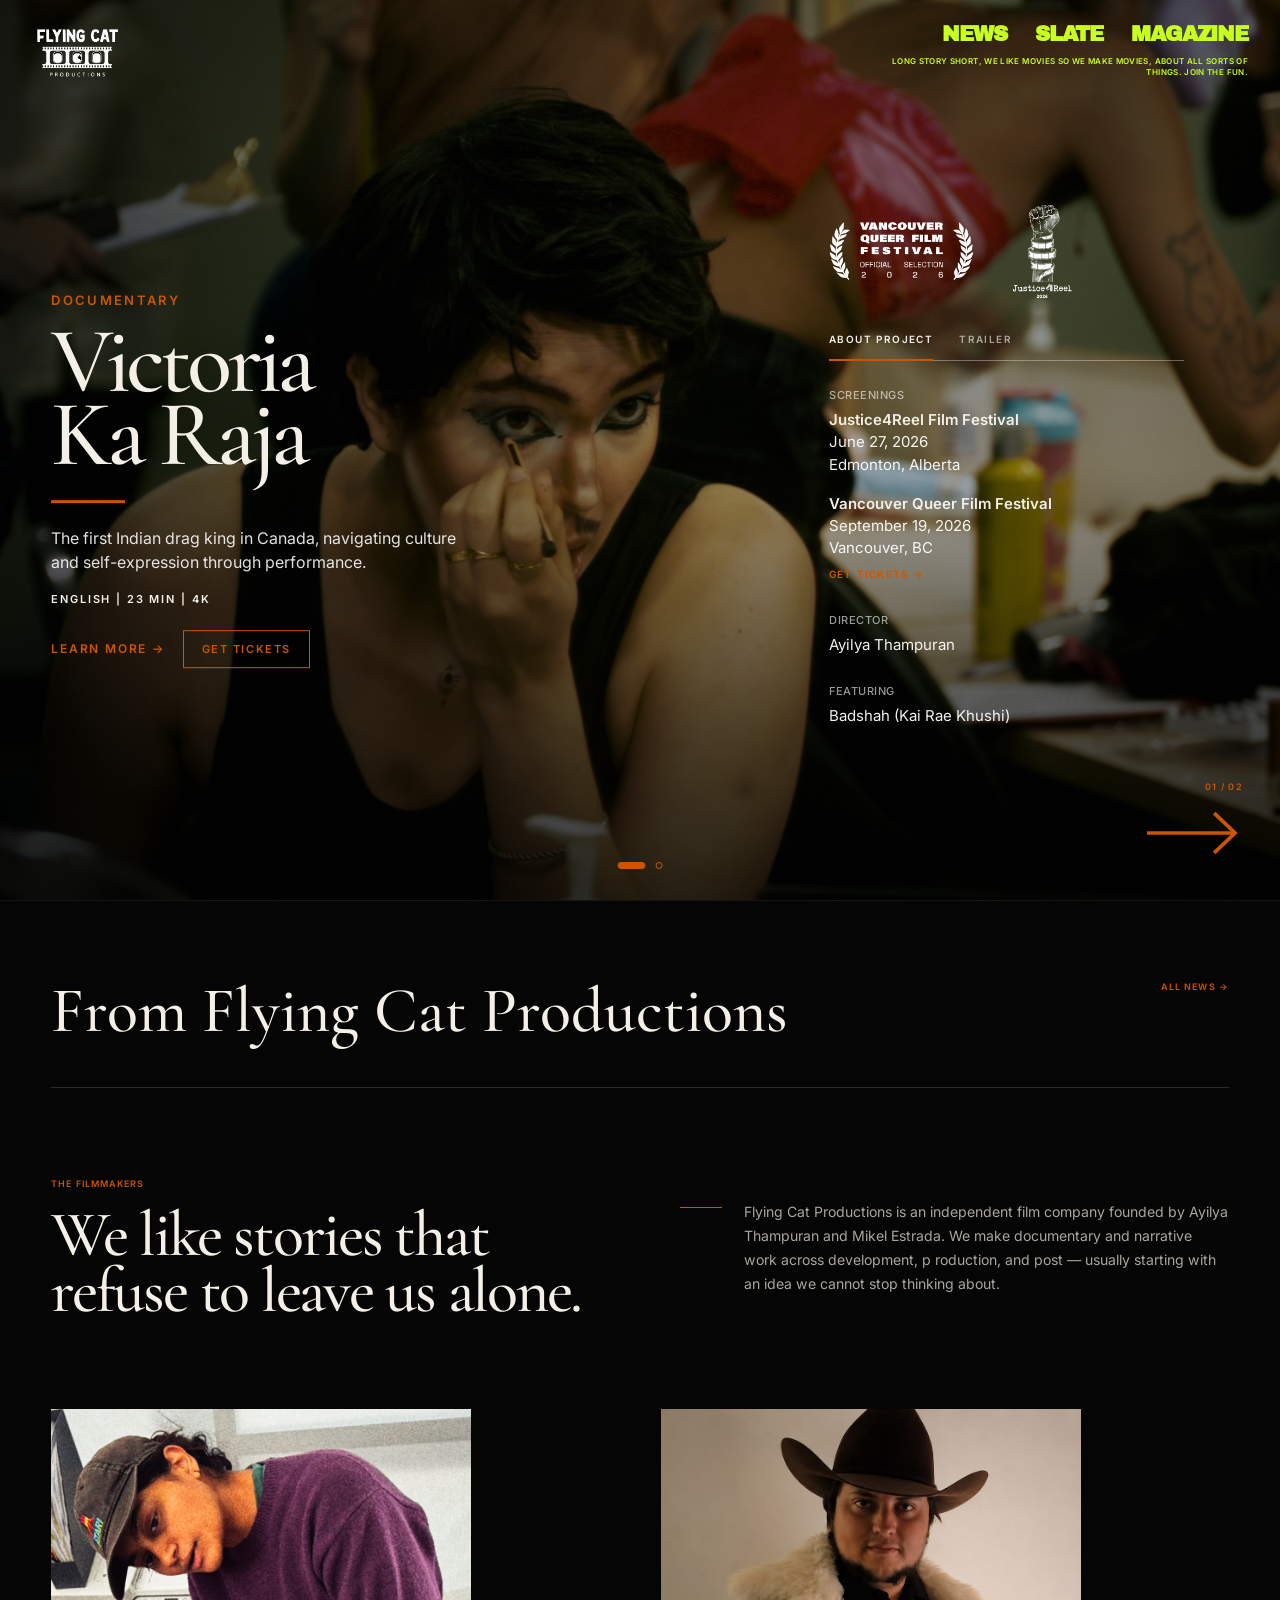
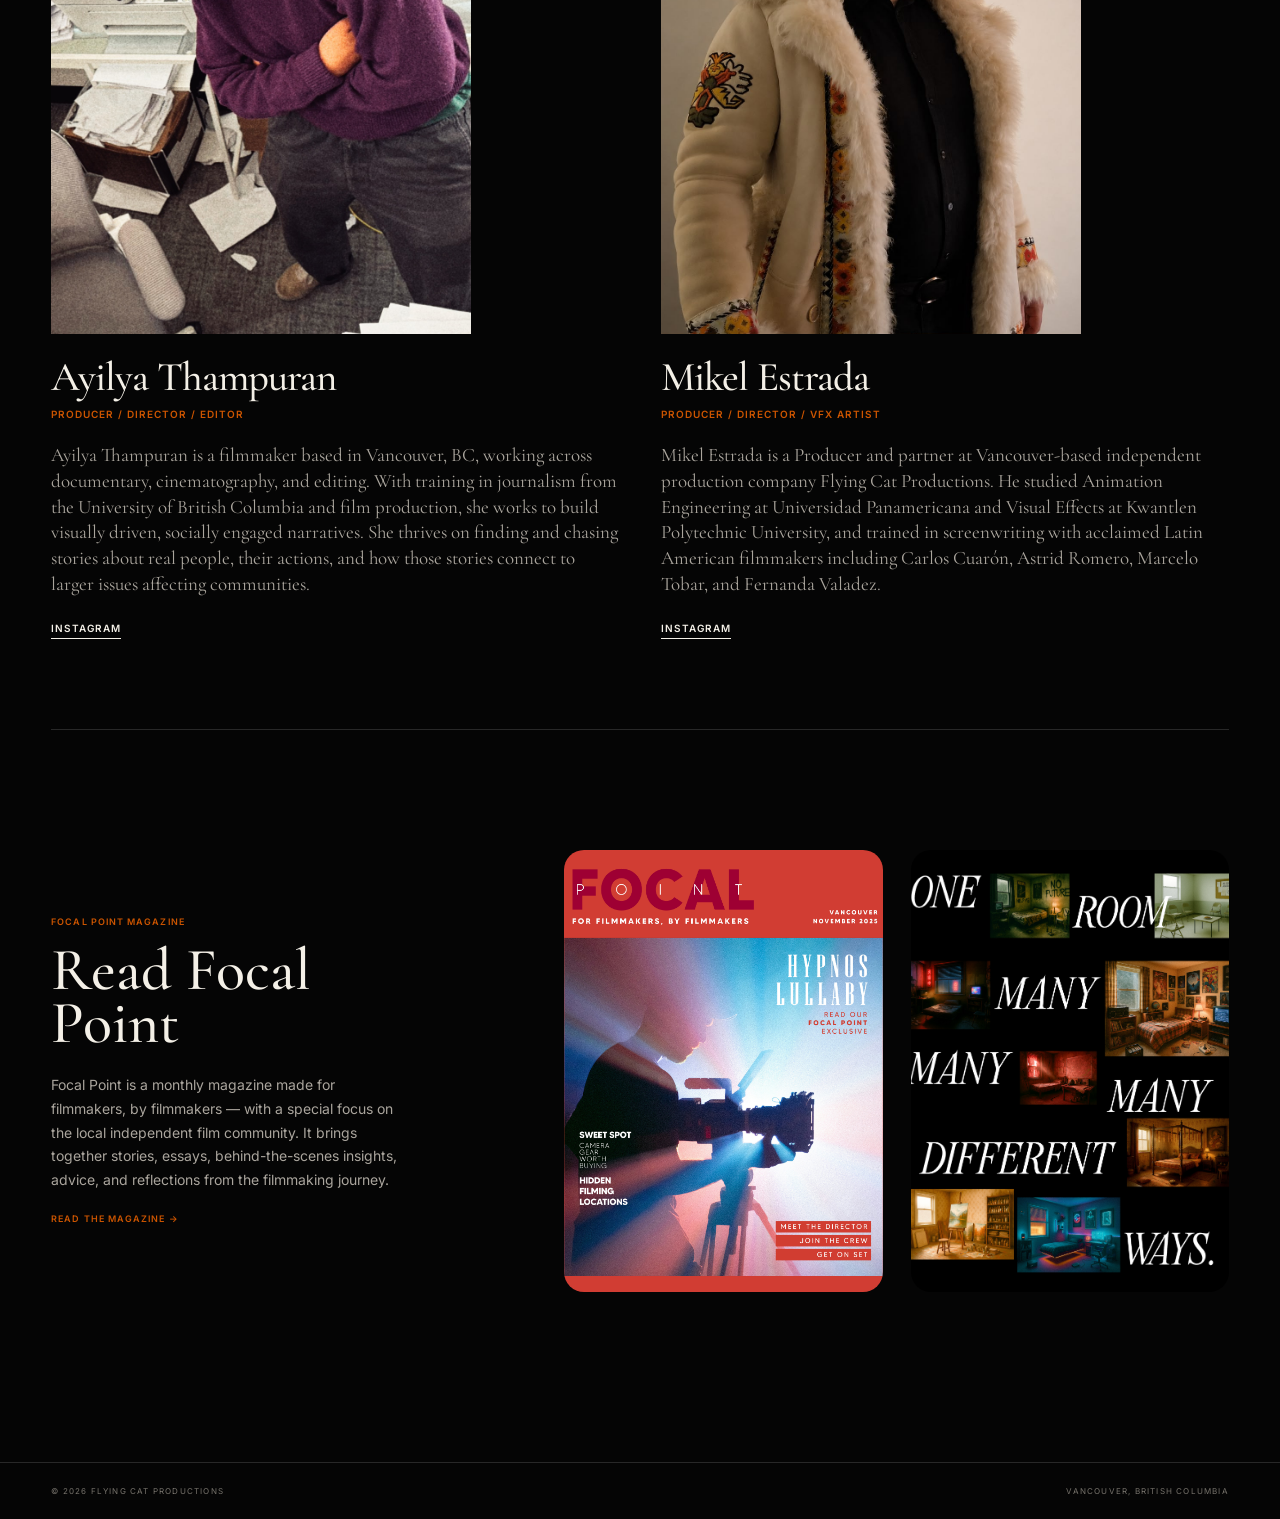
==== index.html @ 4da54241 "Fix homepage ticket CTA and Hypnos mobile text" ====
<!DOCTYPE html>
<html lang="en">

<head>
    <meta charset="UTF-8">
    <meta name="viewport" content="width=device-width, initial-scale=1.0">

    <title>Flying Cat Productions</title>
<link
    rel="icon"
    type="image/png"
    href="assets/favicon.png"
>
    <link rel="preconnect" href="https://fonts.googleapis.com">
    <link rel="preconnect" href="https://fonts.gstatic.com" crossorigin>

    <link
        href="https://fonts.googleapis.com/css2?family=Archivo+Black&family=Cormorant+Garamond:wght@400;500;600&family=Inter:wght@400;500;600&display=swap"
        rel="stylesheet"
    >

    <!-- SHARED HEADER STYLES -->
    <link rel="stylesheet" href="assets/css/header.css">
      <!-- SHARED MAIN STYLES -->
    <link rel="stylesheet" href="assets/css/main.css">

</head>


<body>


<!-- =========================================================
     HERO
     ========================================================= -->

<section
    class="hero project-victoria"
    id="films"
>


    <div class="hero-image-wrap">

        <img
            src="assets/homepage/victoria-hero.jpg"
            alt=""
            class="hero-image"
            id="heroImage"
        >

    </div>


    <!-- =====================================================
         SHARED GLOBAL HEADER
         ===================================================== -->

    <fcp-header></fcp-header>


    <!-- =====================================================
         LEFT HERO
         ===================================================== -->

    <div class="hero-copy">


        <div
            class="hero-kicker"
            id="heroKicker"
        >
            Documentary
        </div>


        <h1 id="heroTitle">
            Victoria<br>
            Ka Raja
        </h1>


        <div class="hero-rule"></div>


        <p
            class="hero-synopsis"
            id="heroSynopsis"
        >
            The first Indian drag king in Canada,
            navigating culture and self-expression
            through performance.
        </p>


        <div
            class="hero-specs"
            id="heroSpecs"
        >
            English | 23 min | 4K
        </div>

        <div class="mobile-hero-laurels">

    <img
        src="assets/logos/vqff-laurel.png"
        alt="Vancouver Queer Film Festival Official Selection"
        class="mobile-laurel-vqff"
    >

    <img
        src="assets/logos/justice4reel-laurel.png"
        alt="Justice4Reel Film Festival"
        class="mobile-laurel-j4r"
    >

</div>


        <div class="hero-actions">

    <a
        class="view-project"
        id="viewProject"
        href="victoria-ka-raja.html"
    >
        Learn More →
    </a>


    <a
        class="ticket-button"
        id="ticketButton"
        href="https://outonscreen.com/vqff-event/shorts-drag-darlings/"
        target="_blank"
        rel="noopener noreferrer"
    >
        Get Tickets
    </a>

</div>


    </div>


    <!-- =====================================================
         RIGHT PROJECT PANEL
         ===================================================== -->

    <aside
        class="hero-metadata"
        id="heroMetadata"
    >


        <div
            class="hero-laurels"
            id="heroLaurels"
        >


            <div class="hero-laurel-vqff">

                <img
                    src="assets/logos/vqff-laurel.png"
                    alt="Vancouver Queer Film Festival Official Selection"
                >

            </div>


            <div class="hero-laurel-j4r">

                <img
                    src="assets/logos/justice4reel-laurel.png"
                    alt="Justice4Reel Film Festival"
                >

            </div>


        </div>


        <div
            class="project-tabs"
            role="tablist"
            aria-label="Project information"
        >


            <button
                class="project-tab active"
                id="aboutProjectTab"
                type="button"
                role="tab"
                aria-selected="true"
            >
                About Project
            </button>


            <button
                class="project-tab"
                id="trailerTab"
                type="button"
                role="tab"
                aria-selected="false"
            >
                Trailer
            </button>


        </div>


        <div
            class="metadata-panel"
            id="metadataPanel"
        >


            <div
                class="about-panel"
                id="aboutPanel"
            >


                <div
                    class="hero-fact"
                    id="factOne"
                >

                    <span class="hero-fact-label">
                        Screenings
                    </span>


                    <div class="screening-entry">

                        <strong>
                            Justice4Reel Film Festival
                        </strong>

                        <br>

                        June 27, 2026

                        <br>

                        Edmonton, Alberta

                    </div>


                    <div class="screening-entry">

                        <strong>
                            Vancouver Queer Film Festival
                        </strong>

                        <br>

                        September 19, 2026

                        <br>

                        Vancouver, BC

                        <br>


                        <a
                            href="https://outonscreen.com/vqff-event/shorts-drag-darlings/"
                            class="metadata-ticket-link"
                        >
                            Get Tickets →
                        </a>

                    </div>


                </div>


                <div
                    class="hero-fact"
                    id="factTwo"
                >

                    <span class="hero-fact-label">
                        Director
                    </span>

                    Ayilya Thampuran

                </div>


                <div
                    class="hero-fact"
                    id="factThree"
                >

                    <span class="hero-fact-label">
                        Featuring
                    </span>

                    Badshah (Kai Rae Khushi)

                </div>


            </div>


            <div
                class="trailer-panel"
                id="trailerPanel"
            >

                <div
                    id="trailerPlayerHost"
                ></div>


                <div
                    class="trailer-project-title"
                    id="trailerProjectTitle"
                >
                    Victoria Ka Raja — Official Trailer
                </div>


            </div>


        </div>


    </aside>


    <!-- =====================================================
         CAROUSEL CONTROLS
         ===================================================== -->

    <div
        class="carousel-count"
        id="carouselCount"
    >
        01 / 03
    </div>


    <div class="carousel-dots">


        <button
            class="carousel-dot active"
            data-slide="0"
            aria-label="Victoria Ka Raja"
        ></button>


        <button
            class="carousel-dot"
            data-slide="1"
            aria-label="Hypnos Lullaby"
        ></button>


       <!--
<button
    class="carousel-dot"
    data-slide="2"
    aria-label="Or Your Money Back"
></button>
-->


    </div>


    <button
        class="carousel-next"
        id="carouselNext"
        aria-label="Next project"
    >

        <svg
            viewBox="0 0 110 60"
            aria-hidden="true"
        >

            <line
                x1="3"
                y1="30"
                x2="94"
                y2="30"
            />

            <path
                d="M75 10 L96 30 L75 50"
            />

        </svg>

    </button>


</section>



<!-- =========================================================
     NEWS
     ========================================================= -->

<section
    class="section"
    id="news"
>

    <div class="section-inner">


        <div class="section-title">

            <h2>
                From Flying Cat Productions
            </h2>


            <a
                href="news.html"
                class="small-orange-link"
            >
                All News →
            </a>

        </div>


        <div
    class="news-grid"
    id="homepageNews"
></div>


        <!-- =====================================================
     FILMMAKERS
     ===================================================== -->

<section
    class="makers"
    id="about"
>

    <!-- INTRO -->

    <div class="makers-heading">

        <div class="eyebrow">
            The Filmmakers
        </div>

        <h2>
            We like stories that <br>
refuse to leave us alone.
        </h2>

    </div>


    <div class="makers-intro-copy">

        <p>
           Flying Cat Productions is an independent film company 
           founded by Ayilya Thampuran and Mikel Estrada. 
           We make documentary and narrative work across development, p
           roduction, and post — usually starting with an 
           idea we cannot stop thinking about.
        </p>

    </div>



    <!-- PROFILES -->

    <div class="people">


        <!-- AYILYA -->

        <article class="person-card">

            <div class="person-photo">

                <img
                    src="assets/homepage/ayilya.JPG"
                    alt="Ayilya Thampuran"
                >

            </div>


            <div class="person-info">

                <h3>
                    Ayilya Thampuran
                </h3>

                <div class="role">
                    Producer / Director / Editor
                </div>

                <p class="person-bio">
                    Ayilya Thampuran is a filmmaker based in Vancouver, BC, working across documentary, cinematography, and editing. 
                    With training in journalism from the University of British Columbia and film production, she works to build visually driven, 
                    socially engaged narratives.  She thrives on finding and chasing stories about real people, their actions, 
                    and how those stories connect to larger issues affecting communities. 
                </p>

                <a
                    href="https://www.instagram.com/ayi_ayi_captain/"
                    class="person-social"
                >
                    Instagram
                </a>

            </div>

        </article>



        <!-- MIKEL -->

        <article class="person-card">

            <div class="person-photo">

                <img
                    src="assets/homepage/mikel.jpeg"
                    alt="Mikel Estrada"
                >

            </div>


            <div class="person-info">

                <h3>
                    Mikel Estrada
                </h3>

                <div class="role">
                    Producer / Director / VFX Artist
                </div>

                <p class="person-bio">
                    Mikel Estrada is a Producer and partner
                    at Vancouver-based independent production company
                    Flying Cat Productions. He studied Animation
                    Engineering at Universidad Panamericana and Visual
                    Effects at Kwantlen Polytechnic University, and
                    trained in screenwriting with acclaimed Latin
                    American filmmakers including Carlos Cuarón,
                    Astrid Romero, Marcelo Tobar, and Fernanda Valadez.
                </p>

                <a
                    href="https://www.instagram.com/mikelestradada/"
                    class="person-social"
                    target="_blank"
                    rel="noopener noreferrer"
                >
                    Instagram
                </a>

            </div>

        </article>


    </div>

</section>


        <!-- =====================================================
             MAGAZINE
             ===================================================== -->

        <div
            class="magazine"
            id="magazine"
        >


            <div>


                <div class="eyebrow">
                    Focal Point Magazine
                </div>


                <h2>
                    Read Focal<br>
                    Point
                </h2>


                <p class="magazine-copy">

                    Focal Point is a monthly magazine made
    for filmmakers, by filmmakers — with a special focus on
    the local independent film community. It brings together
    stories, essays, behind-the-scenes insights, advice, and
    reflections from the filmmaking journey.
                </p>


                <a
                    href="magazine.html"
                    class="small-orange-link"
                >
                    Read the Magazine →
                </a>


            </div>


            <div class="magazine-covers">


                <div class="magazine-cover">

                    <img
                        src="assets/homepage/focal-cover.jpg"
                        alt="Focal Point Magazine"
                    >

                </div>


                <div class="magazine-cover">

                    <img
                        src="assets/homepage/focal-room.jpg"
                        alt="Focal Point editorial spread"
                    >

                </div>


            </div>


        </div>


    </div>

</section>



<!-- =========================================================
     FOOTER
     ========================================================= -->

<footer class="footer">

    <span>
        © 2026 Flying Cat Productions
    </span>

    <span>
        Vancouver, British Columbia
    </span>

</footer>



<script>


/* =========================================================
   PROJECT DATA
   ========================================================= */

const projects = [


    {
        heroClass:
            "project-victoria",

        title:
            "Victoria<br>Ka Raja",

        kicker:
            "Documentary",

        synopsis:
            "The first Indian drag king in Canada, navigating culture and self-expression through performance.",

        specs:
            "English | 23 min | 4K",

        image:
            "assets/homepage/victoria-hero.jpg",

        trailerId:
            "rZhfV_KAeyo",

        trailerThumbnail:
            "assets/homepage/victoria-trailer-thumb.jpg",

        desktopFocalPoint:
            "37% 50%",

        mobileFocalPoint:
            "37% 50%",

        desktopScale:
            1,

        mobileScale:
            1.08,

        safeCropScale:
            1,

        portraitBoost:
            0.15,

        maxAdaptiveBoost:
            1.10,

        animateImage:
            false,

        link:
    "victoria-ka-raja.html",

        showTickets:
            true,

        showLaurels:
            true,

        factOne:
            `
            <span class="hero-fact-label">
                Screenings
            </span>

            <div class="screening-entry">

                <strong>
                    Justice4Reel Film Festival
                </strong>

                <br>

                June 27, 2026

                <br>

                Edmonton, Alberta

            </div>


            <div class="screening-entry">

                <strong>
                    Vancouver Queer Film Festival
                </strong>

                <br>

                September 19, 2026

                <br>

                Vancouver, BC

                <br>

                <a
                    href="#"
                    class="metadata-ticket-link"
                >
                    Get Tickets →
                </a>

            </div>
            `,

        factTwo:
            `
            <span class="hero-fact-label">
                Director
            </span>

            Ayilya Thampuran
            `,

        factThree:
            `
            <span class="hero-fact-label">
                Featuring
            </span>

            Badshah (Kai Rae Khushi)
            `
    },


    {
        heroClass:
            "project-hypnos",

        title:
            "Hypnos<br>Lullaby",

        kicker:
            "Narrative",

        synopsis:
            "A nocturnal narrative pilot drifting through longing, memory, and the fragile space between waking and dream.",

        specs:
            "English | 37 min | 4K",

        image:
            "assets/homepage/hypnos-hero.png",

        trailerId:
            "B37OvxFMxzE",

        trailerThumbnail:
            "assets/homepage/hypnos-trailer-thumb.jpg",

        desktopFocalPoint:
            "50% 48%",

        mobileFocalPoint:
            "50% 46%",

        desktopScale:
            1,

        mobileScale:
            1,

        safeCropScale:
            1.22,

        portraitBoost:
            0,

        maxAdaptiveBoost:
            1,

        animateImage:
            true,

            link:
        "hypnos-lullaby.html",

    showTickets:
        false,

    showLaurels:
        false,

        factOne:
            `
            <span class="hero-fact-label">
                Status
            </span>

            In Development (Post Production)
            `,

        factTwo:
            `
            <span class="hero-fact-label">
                Director
            </span>

            Mikel Estrada
            `,

        factThree:
            `
            <span class="hero-fact-label">
                Featuring
            </span>

            Tahnee Langshaw as
            <strong>Sarah Maddox</strong>

            <br>

            Mozi Mayaleh as
            <strong>Joseph Reade</strong>

            <br>

            Ryan Minaker as
            <strong>Ethan Bowman</strong>

            <br>

            Rebecca Vado as
            <strong>Silvia Warrenhouse</strong>
            `
    },


    /*
{
    heroClass:
        "project-moneyback",

    title:
        "Or Your<br>Money Back",

    kicker:
        "Dark Comedy",

    synopsis:
        "A dark comedy short navigating the absurdity of promises, expectations, and what happens when satisfaction is anything but guaranteed.",

    specs:
        "English | Short Film | 4K",

    image:
        "assets/homepage/moneyback-hero.png",

    trailerId:
        null,

    trailerThumbnail:
        null,

    desktopFocalPoint:
        "50% 45%",

    mobileFocalPoint:
        "39% 44%",

    desktopScale:
        1,

    mobileScale:
        1,

    safeCropScale:
        1.38,

    portraitBoost:
        0,

    maxAdaptiveBoost:
        1,

    animateImage:
        false,

    link:
        "#",

    showLaurels:
        false,

    factOne:
        `
            <span class="hero-fact-label">
                Status
            </span>

            In Development (Post Production)
        `,

    factTwo:
        `
            <span class="hero-fact-label">
                Director
            </span>

            Ivan Bello
        `,

    factThree:
        `
            <span class="hero-fact-label">
                Featuring
            </span>

            Tasos Karantais as
            <strong>Ash Reynolds</strong>

            <br>

            Christopher Rosario as
            <strong>Terry Terenzi</strong>

            <br>

            Duncan Nicholson as
            <strong>Pizza Boss</strong>

            <br>

            Aaron Peach as
            <strong>Mob Boss</strong>

            <br>

            Elliot Roberts as
            <strong>Mob Boss' Kid</strong>
        `
}
*/

];



/* =========================================================
   ELEMENTS
   ========================================================= */

const hero =
    document.querySelector(
        ".hero"
    );

const heroImage =
    document.getElementById(
        "heroImage"
    );

const heroCopy =
    document.querySelector(
        ".hero-copy"
    );

const heroMetadata =
    document.getElementById(
        "heroMetadata"
    );

const heroKicker =
    document.getElementById(
        "heroKicker"
    );

const heroTitle =
    document.getElementById(
        "heroTitle"
    );

const heroSynopsis =
    document.getElementById(
        "heroSynopsis"
    );

const heroSpecs =
    document.getElementById(
        "heroSpecs"
    );

const viewProject =
    document.getElementById(
        "viewProject"
    );

    const ticketButton =
    document.getElementById(
        "ticketButton"
    );

const heroLaurels =
    document.getElementById(
        "heroLaurels"
    );

const factOne =
    document.getElementById(
        "factOne"
    );

const factTwo =
    document.getElementById(
        "factTwo"
    );

const factThree =
    document.getElementById(
        "factThree"
    );

const aboutProjectTab =
    document.getElementById(
        "aboutProjectTab"
    );

const trailerTab =
    document.getElementById(
        "trailerTab"
    );

const metadataPanel =
    document.getElementById(
        "metadataPanel"
    );

const aboutPanel =
    document.getElementById(
        "aboutPanel"
    );

const trailerPanel =
    document.getElementById(
        "trailerPanel"
    );

const trailerPlayerHost =
    document.getElementById(
        "trailerPlayerHost"
    );

const trailerProjectTitle =
    document.getElementById(
        "trailerProjectTitle"
    );

const carouselCount =
    document.getElementById(
        "carouselCount"
    );

const carouselNext =
    document.getElementById(
        "carouselNext"
    );

const carouselDots =
    document.querySelectorAll(
        ".carousel-dot"
    );

let currentProject =
    0;

let panelTransitionTimer =
    null;



/* =========================================================
   IMAGE FRAMING
   ========================================================= */

function getAdaptiveScaleMultiplier(
    project
) {

    const width =
        window.innerWidth;

    const height =
        window.innerHeight;

    const aspectRatio =
        width / height;

    if (
        aspectRatio >= 1.15
    ) {

        return 1;

    }

    const portraitAmount =
        1.15 -
        aspectRatio;

    const boost =
        1 +
        (
            portraitAmount *
            project.portraitBoost
        );

    return Math.min(
        boost,
        project.maxAdaptiveBoost
    );

}



function getProjectFraming(
    project
) {

    const mobile =
        window.innerWidth <= 700;

    const baseScale =
        mobile
            ? project.mobileScale
            : project.desktopScale;

    const focalPoint =
        mobile
            ? project.mobileFocalPoint
            : project.desktopFocalPoint;

    const adaptiveMultiplier =
        getAdaptiveScaleMultiplier(
            project
        );

    const finalScale =
        baseScale
        *
        adaptiveMultiplier
        *
        project.safeCropScale;

    return {

        focalPoint:
            focalPoint,

        scale:
            finalScale

    };

}



function applyStaticFraming(
    project
) {

    const framing =
        getProjectFraming(
            project
        );

    heroImage.style.objectPosition =
        framing.focalPoint;

    heroImage.style.transform =
        `
        translate(-50%, -50%)
        scale(${framing.scale})
        `;

}



function applyHypnosMotion(
    project
) {

    const framing =
        getProjectFraming(
            project
        );

    heroImage.style.objectPosition =
        framing.focalPoint;

    const startScale =
        framing.scale;

    const endScale =
        framing.scale + 0.018;

    heroImage.classList.remove(
        "hypnos-motion"
    );

    heroImage.style.transform =
        `
        translate(-50%, -50%)
        scale(${startScale})
        `;

    void heroImage.offsetWidth;

    heroImage.classList.add(
        "hypnos-motion"
    );

    requestAnimationFrame(
        () => {

            requestAnimationFrame(
                () => {

                    heroImage.style.transform =
                        `
                        translate(-50%, -50%)
                        scale(${endScale})
                        `;

                }
            );

        }
    );

}



/* =========================================================
   TRAILER
   ========================================================= */

function clearTrailerPlayer() {

    trailerPlayerHost.innerHTML =
        "";

}



function buildTrailerPreview(
    project
) {

    clearTrailerPlayer();

    if (
        !project.trailerId
    ) {

        trailerPlayerHost.innerHTML =
            `
            <div class="trailer-coming-soon">
                <span>
                    Trailer Coming Soon
                </span>
            </div>
            `;

        return;

    }

    const player =
        document.createElement(
            "div"
        );

    player.className =
        "trailer-player";

    const startButton =
        document.createElement(
            "button"
        );

    startButton.type =
        "button";

    startButton.className =
        "trailer-start";

    startButton.setAttribute(
        "aria-label",
        `Play ${project.title.replace("<br>", " ")} trailer`
    );

    startButton.innerHTML =
        `
        <img
            class="trailer-thumbnail"
            src="${project.trailerThumbnail}"
            alt=""
        >

        <span class="trailer-play-icon"></span>

        <span class="trailer-start-label">
            Play Trailer
        </span>
        `;

    startButton.addEventListener(
        "click",
        () => {

            const iframe =
                document.createElement(
                    "iframe"
                );

            iframe.src =
                `https://www.youtube-nocookie.com/embed/${project.trailerId}?autoplay=1&controls=1&rel=0&modestbranding=1&playsinline=1&iv_load_policy=3`;

            iframe.title =
                `${project.title.replace("<br>", " ")} Trailer`;

            iframe.allow =
                "autoplay; encrypted-media; picture-in-picture; fullscreen";

            iframe.allowFullscreen =
                true;

            player.innerHTML =
                "";

            player.appendChild(
                iframe
            );

        }
    );

    player.appendChild(
        startButton
    );

    trailerPlayerHost.appendChild(
        player
    );

}



/* =========================================================
   ABOUT / TRAILER PANEL
   ========================================================= */

function applyProjectPanel(
    panelName
) {

    const project =
        projects[
            currentProject
        ];

    const showTrailer =
        panelName ===
        "trailer";

    aboutProjectTab.classList.toggle(
        "active",
        !showTrailer
    );

    trailerTab.classList.toggle(
        "active",
        showTrailer
    );

    aboutProjectTab.setAttribute(
        "aria-selected",
        String(
            !showTrailer
        )
    );

    trailerTab.setAttribute(
        "aria-selected",
        String(
            showTrailer
        )
    );

    aboutPanel.classList.toggle(
        "hidden",
        showTrailer
    );

    trailerPanel.classList.toggle(
        "active",
        showTrailer
    );

    if (
        showTrailer
    ) {

        buildTrailerPreview(
            project
        );

        if (
            project.trailerId
        ) {

            trailerProjectTitle.textContent =
                project.title
                    .replace(
                        "<br>",
                        " "
                    )
                +
                " — Official Trailer";

        } else {

            trailerProjectTitle.textContent =
                project.title
                    .replace(
                        "<br>",
                        " "
                    );

        }

    } else {

        clearTrailerPlayer();

    }

}



function setProjectPanel(
    panelName,
    animate = true
) {

    clearTimeout(
        panelTransitionTimer
    );

    if (
        !animate
    ) {

        metadataPanel.classList.remove(
            "panel-leaving",
            "panel-entering"
        );

        applyProjectPanel(
            panelName
        );

        return;

    }

    metadataPanel.classList.remove(
        "panel-entering"
    );

    metadataPanel.classList.add(
        "panel-leaving"
    );

    panelTransitionTimer =
        setTimeout(
            () => {

                applyProjectPanel(
                    panelName
                );

                metadataPanel.classList.remove(
                    "panel-leaving"
                );

                metadataPanel.classList.add(
                    "panel-entering"
                );

                void metadataPanel.offsetWidth;

                requestAnimationFrame(
                    () => {

                        requestAnimationFrame(
                            () => {

                                metadataPanel.classList.remove(
                                    "panel-entering"
                                );

                            }
                        );

                    }
                );

            },
            280
        );

}



aboutProjectTab.addEventListener(
    "click",
    () => {

        if (
            aboutProjectTab.classList.contains(
                "active"
            )
        ) {

            return;

        }

        setProjectPanel(
            "about"
        );

    }
);



trailerTab.addEventListener(
    "click",
    () => {

        if (
            trailerTab.classList.contains(
                "active"
            )
        ) {

            return;

        }

        setProjectPanel(
            "trailer"
        );

    }
);



/* =========================================================
   CAROUSEL
   ========================================================= */

function showProject(
    index
) {

    clearTimeout(
        panelTransitionTimer
    );

    currentProject =
        (
            index +
            projects.length
        )
        %
        projects.length;

    const project =
        projects[
            currentProject
        ];

    heroImage.classList.remove(
        "hypnos-motion"
    );

    heroImage.style.opacity =
        "0";

    heroCopy.classList.remove(
        "text-entering"
    );

    heroCopy.classList.add(
        "text-leaving"
    );

    heroMetadata.classList.remove(
        "metadata-entering"
    );

    heroMetadata.classList.add(
        "metadata-leaving"
    );

    setTimeout(
        () => {

            hero.classList.remove(
                "project-victoria",
                "project-hypnos",
                "project-moneyback"
            );

            hero.classList.add(
                project.heroClass
            );

            heroImage.src =
                project.image;

            heroKicker.textContent =
                project.kicker;

            heroTitle.innerHTML =
                project.title;

            heroSynopsis.textContent =
                project.synopsis;

            heroSpecs.textContent =
                project.specs;

            viewProject.href =
                project.link;

                ticketButton.classList.toggle(
    "hidden",
    !project.showTickets
);

            factOne.innerHTML =
                project.factOne;

            factTwo.innerHTML =
                project.factTwo;

            factThree.innerHTML =
                project.factThree;

            setProjectPanel(
                "about",
                false
            );

            heroLaurels.classList.toggle(
                "hidden",
                !project.showLaurels
            );

            carouselCount.textContent =
                String(
                    currentProject + 1
                )
                .padStart(
                    2,
                    "0"
                )
                +
                " / "
                +
                String(
                    projects.length
                )
                .padStart(
                    2,
                    "0"
                );

            carouselDots.forEach(
                (
                    dot,
                    dotIndex
                ) => {

                    dot.classList.toggle(
                        "active",
                        dotIndex ===
                        currentProject
                    );

                }
            );

            if (
                project.animateImage
            ) {

                applyHypnosMotion(
                    project
                );

            } else {

                applyStaticFraming(
                    project
                );

            }

            heroCopy.classList.remove(
                "text-leaving"
            );

            heroCopy.classList.add(
                "text-entering"
            );

            heroMetadata.classList.remove(
                "metadata-leaving"
            );

            heroMetadata.classList.add(
                "metadata-entering"
            );

            void heroCopy.offsetWidth;
            void heroMetadata.offsetWidth;

            heroImage.style.opacity =
                "1";

            requestAnimationFrame(
                () => {

                    requestAnimationFrame(
                        () => {

                            heroCopy.classList.remove(
                                "text-entering"
                            );

                            heroMetadata.classList.remove(
                                "metadata-entering"
                            );

                        }
                    );

                }
            );

        },
        280
    );

}



carouselNext.addEventListener(
    "click",
    () => {

        showProject(
            currentProject + 1
        );

    }
);



carouselDots.forEach(
    dot => {

        dot.addEventListener(
            "click",
            () => {

                showProject(
                    Number(
                        dot.dataset.slide
                    )
                );

            }
        );

    }
);



/* =========================================================
   RESIZE
   ========================================================= */

let resizeFrame;

window.addEventListener(
    "resize",
    () => {

        cancelAnimationFrame(
            resizeFrame
        );

        resizeFrame =
            requestAnimationFrame(
                () => {

                    const project =
                        projects[
                            currentProject
                        ];

                    heroImage.classList.remove(
                        "hypnos-motion"
                    );

                    applyStaticFraming(
                        project
                    );

                }
            );

    }
);

/* =========================================================
   HOMEPAGE NEWS — STRAPI
   ========================================================= */

const STRAPI_URL =
    "https://strapi-cms-focal-point-magazine-production.up.railway.app";


function escapeNewsHtml(value) {

    return String(value ?? "")
        .replace(/&/g, "&amp;")
        .replace(/</g, "&lt;")
        .replace(/>/g, "&gt;")
        .replace(/"/g, "&quot;")
        .replace(/'/g, "&#039;");

}


function formatHomepageNewsDate(date) {

    if (!date) {
        return "";
    }

    const parsed =
        new Date(`${date}T12:00:00`);

    if (
        Number.isNaN(
            parsed.getTime()
        )
    ) {
        return date;
    }

    return new Intl.DateTimeFormat(
        "en-CA",
        {
            month: "long",
            day: "numeric",
            year: "numeric"
        }
    )
    .format(parsed);

}


async function loadHomepageNews() {

    const newsGrid =
        document.getElementById(
            "homepageNews"
        );

    if (!newsGrid) {
        return;
    }


    try {

        const params =
            new URLSearchParams();

        params.set(
            "pagination[pageSize]",
            "2"
        );

        params.set(
            "sort[0]",
            "publicationDate:desc"
        );

        params.set(
            "sort[1]",
            "order:asc"
        );


        const response =
            await fetch(
                `${STRAPI_URL}/api/news-articles?${params.toString()}`
            );


        if (!response.ok) {

            throw new Error(
                `News API returned ${response.status}`
            );

        }


        const payload =
            await response.json();


        const articles =
            (
                payload.data
                ||
                []
            )

            .map(
                entry =>
                    entry.attributes
                    ?
                    {
                        ...entry.attributes,
                        id: entry.id,
                        documentId:
                            entry.documentId
                    }
                    :
                    entry
            );


        newsGrid.innerHTML =
            articles

            .map(
                article => {

                    const url =
                        `news.html?article=${encodeURIComponent(
                            article.slug
                        )}`;


                    return `
                        <a
                            href="${escapeNewsHtml(url)}"
                            class="news-card"
                        >

                            <div class="eyebrow">

                                ${escapeNewsHtml(
                                    article.category
                                    ||
                                    "News"
                                )}

                                /

                                ${escapeNewsHtml(
                                    formatHomepageNewsDate(
                                        article.publicationDate
                                    )
                                )}

                            </div>


                            <h3>
                                ${escapeNewsHtml(
                                    article.title
                                    ||
                                    "Untitled"
                                )}
                            </h3>


                            <p>
                                ${escapeNewsHtml(
                                    article.excerpt
                                    ||
                                    article.subtitle
                                    ||
                                    ""
                                )}
                            </p>

                        </a>
                    `;

                }
            )

            .join("");

    }

    catch (error) {

        console.error(
            "Could not load homepage news:",
            error
        );

    }

}


loadHomepageNews();


/* =========================================================
   MOBILE SWIPE — HERO CAROUSEL
   ========================================================= */

let touchStartX =
    0;

let touchEndX =
    0;

const SWIPE_THRESHOLD =
    50;


hero.addEventListener(
    "touchstart",
    event => {

        touchStartX =
            event.changedTouches[0].screenX;

    },
    {
        passive: true
    }
);


hero.addEventListener(
    "touchend",
    event => {

        touchEndX =
            event.changedTouches[0].screenX;


        const swipeDistance =
            touchEndX
            -
            touchStartX;


        /* Swipe left = next project */

        if (
            swipeDistance <
            -SWIPE_THRESHOLD
        ) {

            showProject(
                currentProject + 1
            );

        }


        /* Swipe right = previous project */

        else if (
            swipeDistance >
            SWIPE_THRESHOLD
        ) {

            showProject(
                currentProject - 1
            );

        }

    },
    {
        passive: true
    }
);


showProject(0);

</script>


<!-- =========================================================
     SHARED GLOBAL HEADER SCRIPT
     ========================================================= -->

<script src="assets/js/header.js"></script>


</body>

</html>
---- assets/css/header.css ----
/* =========================================================
   FLYING CAT — GLOBAL HEADER
   ========================================================= */

:root {
    --fcp-header-green: #C8FF20;
    --fcp-header-orange: #CC5500;
}


/* =========================================================
   HEADER
   ========================================================= */

.fcp-site-header {
    position: relative;

    z-index: 100;

    width: 100%;

    min-height: 100px;

    display: flex;

    align-items: flex-start;

    justify-content: space-between;

    gap: 40px;

    padding:
        24px
        32px;

    pointer-events: none;
}


/* =========================================================
   LOGO
   ========================================================= */

.fcp-home-logo {
    width: 90px;

    flex: 0 0 auto;

    pointer-events: auto;
}


.fcp-home-logo img {
    display: block;

    width: 100%;

    height: auto;
}


/* =========================================================
   RIGHT SIDE
   ========================================================= */

.fcp-header-right {
    width:
        min(
            560px,
            48vw
        );

    display: flex;

    flex-direction: column;

    align-items: flex-end;

    pointer-events: auto;
}


/* =========================================================
   NAVIGATION
   ========================================================= */

.fcp-main-nav {
    width: 100%;

    display: flex;

    align-items: baseline;

    justify-content: flex-end;

    gap:
        clamp(
            20px,
            2.2vw,
            36px
        );
}


.fcp-main-nav a {
    position: relative;

    color: var(--fcp-header-green);

    font-family:
        "Archivo Black",
        "Arial Black",
        Helvetica,
        sans-serif;

    font-size:
        clamp(
            18px,
            1.65vw,
            28px
        );

    font-weight: 900;

    line-height: 0.9;

    letter-spacing: -0.055em;

    text-transform: uppercase;

    white-space: nowrap;

    text-decoration: none;

    transition:
        opacity 0.2s ease,
        transform 0.3s cubic-bezier(
            0.22,
            1,
            0.36,
            1
        );
}


.fcp-main-nav a:hover {
    opacity: 0.64;

    transform:
        translateY(-2px);
}


.fcp-main-nav a.active {
    color: var(--fcp-header-orange);
}


/* =========================================================
   MANIFESTO
   ========================================================= */

.fcp-header-manifesto {
    width:
        min(
            390px,
            100%
        );

    margin:
        13px
        0
        0;

    color: var(--fcp-header-green);

    font-family:
        "Inter",
        Arial,
        sans-serif;

    font-size: 8px;

    font-weight: 600;

    line-height: 1.4;

    letter-spacing: 0.045em;

    text-transform: uppercase;

    text-align: right;
}
/* =========================================================
   MOBILE ELEMENT DEFAULTS
   ========================================================= */


.fcp-menu-toggle {
    display: none;
}

.fcp-mobile-menu {
    display: none;
}

/* =========================================================
   MOBILE
   ========================================================= */

@media (max-width: 800px) {

    .fcp-site-header {
        position: relative;

        min-height: 78px;

        padding:
            16px
            17px;

        gap: 16px;
    }


    .fcp-home-logo {
        width: 66px;
    }


    .fcp-header-right {
        width: auto;

        flex: 1;

        display: flex;

        align-items: flex-end;

        justify-content: flex-start;
    }


    /* HIDE DESKTOP ELEMENTS */

    .fcp-main-nav {
        display: none;
    }


    .fcp-header-manifesto {
        display: none;
    }


    /* =====================================================
       HAMBURGER
       ===================================================== */

    .fcp-menu-toggle {
        display: flex;

        width: 32px;
        height: 28px;

        flex-direction: column;

        justify-content: center;

        gap: 5px;

        padding: 0;

        margin-left: auto;

        border: 0;

        background: transparent;

        cursor: pointer;
    }


    .fcp-menu-toggle span {
        display: block;

        width: 100%;
        height: 2px;

        background:
            var(--fcp-header-green);

        transform-origin: center;

        transition:
            transform .25s ease,
            opacity .2s ease;
    }


    /* X STATE */

    .fcp-menu-toggle.open span:nth-child(1) {
        transform:
            translateY(7px)
            rotate(45deg);
    }


    .fcp-menu-toggle.open span:nth-child(2) {
        opacity: 0;
    }


    .fcp-menu-toggle.open span:nth-child(3) {
        transform:
            translateY(-7px)
            rotate(-45deg);
    }


    /* =====================================================
       MOBILE DROPDOWN
       ===================================================== */

    .fcp-mobile-menu {
        position: absolute;

        top: 100%;
        left: 0;

        z-index: 999;

        width: 100%;

        display: none;

        flex-direction: column;

        padding:
            22px
            17px
            28px;

        background: #050505;

        border-top:
            1px solid
            rgba(255,255,255,.12);

        border-bottom:
            1px solid
            rgba(255,255,255,.12);

        pointer-events: auto;
    }


    .fcp-mobile-menu.open {
        display: flex;
    }


    .fcp-mobile-menu a {
        display: block;

        padding:
            15px
            0;

        color:
            var(--fcp-header-green);

        font-family:
            "Archivo Black",
            "Arial Black",
            Helvetica,
            sans-serif;

        font-size:
            clamp(
                34px,
                11vw,
                50px
            );

        font-weight: 900;

        line-height: .9;

        letter-spacing: -.055em;

        text-transform: uppercase;

        text-decoration: none;

        border-bottom:
            1px solid
            rgba(255,255,255,.10);
    }


    .fcp-mobile-menu a:last-child {
        border-bottom: 0;
    }


    .fcp-mobile-menu a.active {
        color:
            var(--fcp-header-orange);
    }

}
---- assets/css/main.css ----
:root {
    --black: #050505;
    --white: #f4f0e7;
    --muted: #aaa59d;
    --line: rgba(255,255,255,0.14);
    --accent: #CC5500;
    --header-green: #C8FF20;
}


/* =========================================================
    RESET
    ========================================================= */

* {
    box-sizing: border-box;
}

html {
    scroll-behavior: smooth;
    background: var(--black);
}

html,
body {
    margin: 0;
    width: 100%;
}

body {
    background: var(--black);
    color: var(--white);

    font-family:
        "Inter",
        Arial,
        sans-serif;

    -webkit-font-smoothing: antialiased;
}

a {
    color: inherit;
    text-decoration: none;
}

button {
    font: inherit;
}

img {
    display: block;
    max-width: 100%;
}


/* =========================================================
    GRAIN
    ========================================================= */

body::after {
    content: "";

    position: fixed;
    inset: 0;

    z-index: 9999;

    pointer-events: none;

    opacity: 0.025;

    background-image:
        url("data:image/svg+xml,%3Csvg viewBox='0 0 180 180' xmlns='http://www.w3.org/2000/svg'%3E%3Cfilter id='noise'%3E%3CfeTurbulence type='fractalNoise' baseFrequency='.9' numOctaves='4' stitchTiles='stitch'/%3E%3C/filter%3E%3Crect width='100%25' height='100%25' filter='url(%23noise)' opacity='.4'/%3E%3C/svg%3E");
}


/* =========================================================
    HERO
    ========================================================= */

.hero {
    position: relative;

    width: 100%;
    height: 100vh;
    min-height: 760px;

    overflow: hidden;

    background: #050505;
}


/* =========================================================
    SHARED HEADER POSITION ON HOMEPAGE
    ========================================================= */

fcp-header {
    position: absolute;

    top: 0;
    left: 0;

    z-index: 30;

    width: 100%;

    display: block;
}


/* =========================================================
    HERO IMAGE
    ========================================================= */

.hero-image-wrap {
    position: absolute;
    inset: 0;

    z-index: 0;

    overflow: hidden;

    background: #050505;
}

.hero-image {
    position: absolute;

    left: 50%;
    top: 50%;

    width: 100%;
    height: 100%;

    max-width: none;

    object-fit: cover;

    object-position: 37% 50%;

    transform:
        translate(-50%, -50%)
        scale(1);

    transform-origin: center center;

    transition:
        opacity 0.35s ease;
}

.hero-image.hypnos-motion {
    transition:
        opacity 0.35s ease,
        transform 1.4s cubic-bezier(
            0.22,
            1,
            0.36,
            1
        );
}


/* =========================================================
    IMAGE OVERLAY
    ========================================================= */

.hero-image-wrap::after {
    content: "";

    position: absolute;
    inset: 0;

    z-index: 1;

    pointer-events: none;

    background:

        linear-gradient(
            90deg,
            rgba(0,0,0,0.68) 0%,
            rgba(0,0,0,0.40) 21%,
            rgba(0,0,0,0.08) 55%,
            rgba(0,0,0,0.34) 100%
        ),

        linear-gradient(
            0deg,
            rgba(0,0,0,0.72) 0%,
            rgba(0,0,0,0.02) 48%,
            rgba(0,0,0,0.14) 100%
        );
}


/* =========================================================
    LEFT HERO COPY
    ========================================================= */

.hero-copy {
    position: absolute;

    z-index: 5;

    left:
        clamp(
            28px,
            4vw,
            72px
        );

    top: 50%;

    width:
        min(
            510px,
            38vw
        );

    opacity: 1;

    transform:
        translateY(-42%);

    transition:
        opacity 0.45s ease,
        transform 0.65s cubic-bezier(
            0.22,
            1,
            0.36,
            1
        );
}

.hero-copy.text-leaving {
    opacity: 0;

    transform:
        translateY(-36%);
}

.hero-copy.text-entering {
    opacity: 0;

    transform:
        translateY(-48%);
}

.hero-kicker {
    margin-bottom: 18px;

    color: var(--accent);

    font-size: 13px;
    font-weight: 600;

    letter-spacing: 0.18em;

    text-transform: uppercase;
}


/* =========================================================
    PROJECT TITLE
    ========================================================= */

.hero-copy h1 {
    margin: 0;

    font-family:
        "Cormorant Garamond",
        Georgia,
        serif;

    font-size:
        clamp(
            82px,
            7.3vw,
            122px
        );

    font-weight: 500;

    line-height: 0.78;

    letter-spacing: -0.05em;

    color: var(--white);
}

.hero-rule {
    width: 74px;
    height: 3px;

    margin:
        28px
        0
        23px;

    background: var(--accent);
}

.hero-synopsis {
    max-width: 420px;

    margin:
        0
        0
        18px;

    color:
        rgba(255,255,255,0.88);

    font-size: 16px;

    line-height: 1.52;
}

.hero-specs {
    color: var(--white);

    font-size: 11px;
    font-weight: 600;

    letter-spacing: 0.17em;

    line-height: 1.4;

    text-transform: uppercase;
}

.view-project {
    display: inline-flex;
    align-items: center;

    gap: 8px;

    margin-top: 22px;

    color: var(--accent);

    font-size: 12px;
    font-weight: 600;

    letter-spacing: 0.15em;

    text-transform: uppercase;

    transition:
        gap 0.2s ease,
        opacity 0.2s ease;
}

.view-project:hover {
    gap: 13px;

    opacity: 0.8;
}

/* =========================================================
   HERO ACTIONS
   ========================================================= */

.hero-actions {
    display: flex;
    align-items: center;
    gap: 18px;

    margin-top: 22px;
}


.hero-actions .view-project {
    margin-top: 0;
}


.ticket-button {
    display: inline-flex;
    align-items: center;
    justify-content: center;

    min-height: 38px;

    padding:
        0
        18px;

    border:
        1px solid
        var(--accent);

    color:
        var(--accent);

    font-family:
        "Inter",
        Arial,
        sans-serif;

    font-size: 11px;
    font-weight: 600;

    letter-spacing: 0.14em;

    text-transform: uppercase;

    text-decoration: none;

    transition:
        background 0.2s ease,
        color 0.2s ease,
        opacity 0.2s ease;
}


.ticket-button:hover {
    background:
        var(--accent);

    color:
        var(--white);
}


.ticket-button.hidden {
    display: none;
}

/* =========================================================
    RIGHT PROJECT PANEL
    ========================================================= */

.hero-metadata {
    position: absolute;

    z-index: 6;

    right: 7.5%;

    width: 355px;

    color: var(--white);

    opacity: 1;

    transform:
        translateY(0);

    transition:
        top 0.65s cubic-bezier(
            0.22,
            1,
            0.36,
            1
        ),
        opacity 0.45s ease,
        transform 0.65s cubic-bezier(
            0.22,
            1,
            0.36,
            1
        );
}

.hero.project-victoria .hero-metadata {
    top: 22%;
}

.hero.project-hypnos .hero-metadata {
    top: 33%;
}

.hero.project-moneyback .hero-metadata {
    top: 33%;
}

.hero-metadata.metadata-leaving {
    opacity: 0;

    transform:
        translateY(16px);
}

.hero-metadata.metadata-entering {
    opacity: 0;

    transform:
        translateY(-16px);
}


/* =========================================================
    LAURELS
    ========================================================= */

.hero-laurels {
    display: flex;
    align-items: center;

    gap: 34px;

    width: 100%;

    min-height: 105px;

    margin-bottom: 30px;
}

.hero-laurels.hidden {
    display: none;
}

.hero-laurel-vqff {
    width: 145px;
}

.hero-laurel-j4r {
    width: 68px;
}

.hero-laurels img {
    width: 100%;
    height: auto;

    object-fit: contain;
}


/* =========================================================
    PROJECT TABS
    ========================================================= */

.project-tabs {
    display: flex;
    align-items: center;

    gap: 26px;

    width: 100%;

    padding-bottom: 15px;

    margin-bottom: 26px;

    border-bottom:
        1px solid
        rgba(255,255,255,0.34);
}

.project-tab {
    position: relative;

    padding: 0;

    border: 0;

    background: transparent;

    color:
        rgba(255,255,255,0.58);

    font-size: 10px;
    font-weight: 600;

    letter-spacing: 0.14em;

    text-transform: uppercase;

    cursor: pointer;

    transition:
        color 0.3s ease,
        opacity 0.3s ease;
}

.project-tab:hover {
    color: var(--white);
}

.project-tab.active {
    color: var(--white);
}

.project-tab.active::after {
    content: "";

    position: absolute;

    left: 0;
    right: 0;

    bottom: -16px;

    height: 2px;

    background: var(--accent);

    transform-origin:
        left center;

    animation:
        tabIndicatorIn
        0.4s
        cubic-bezier(
            0.22,
            1,
            0.36,
            1
        );
}

@keyframes tabIndicatorIn {

    from {
        transform:
            scaleX(0);

        opacity: 0;
    }

    to {
        transform:
            scaleX(1);

        opacity: 1;
    }

}


/* =========================================================
    PANEL TRANSITIONS
    ========================================================= */

.metadata-panel {
    opacity: 1;

    transform:
        translateY(0);

    transition:
        opacity 0.42s ease,
        transform 0.58s cubic-bezier(
            0.22,
            1,
            0.36,
            1
        );
}

.metadata-panel.panel-leaving {
    opacity: 0;

    transform:
        translateY(10px);
}

.metadata-panel.panel-entering {
    opacity: 0;

    transform:
        translateY(-10px);
}


/* =========================================================
    ABOUT PANEL
    ========================================================= */

.about-panel {
    display: block;
}

.about-panel.hidden {
    display: none;
}


/* =========================================================
    TRAILER
    ========================================================= */

.trailer-panel {
    display: none;
}

.trailer-panel.active {
    display: block;
}

.trailer-player {
    position: relative;

    width: 100%;

    aspect-ratio:
        16 / 9;

    overflow: hidden;

    background: #080808;

    border:
        1px solid
        rgba(255,255,255,0.16);
}

.trailer-player iframe {
    position: absolute;

    inset: 0;

    width: 100%;
    height: 100%;

    border: 0;
}

.trailer-start {
    position: absolute;

    inset: 0;

    width: 100%;
    height: 100%;

    display: flex;
    flex-direction: column;
    align-items: center;
    justify-content: center;

    gap: 14px;

    padding: 0;

    border: 0;

    background:
        transparent;

    color:
        var(--white);

    cursor: pointer;

    overflow: hidden;
}

.trailer-thumbnail {
    position: absolute;

    inset: 0;

    width: 100%;
    height: 100%;

    object-fit: cover;

    z-index: 0;

    transform:
        scale(1);

    transition:
        transform 0.8s cubic-bezier(
            0.22,
            1,
            0.36,
            1
        );
}

.trailer-start::after {
    content: "";

    position: absolute;

    inset: 0;

    z-index: 1;

    pointer-events: none;

    background:

        linear-gradient(
            0deg,
            rgba(0,0,0,0.62) 0%,
            rgba(0,0,0,0.12) 55%,
            rgba(0,0,0,0.18) 100%
        ),

        linear-gradient(
            90deg,
            rgba(0,0,0,0.18),
            transparent 55%
        );
}

.trailer-start:hover .trailer-thumbnail {
    transform:
        scale(1.025);
}

.trailer-play-icon {
    position: relative;

    z-index: 2;

    width: 58px;
    height: 58px;

    display: grid;
    place-items: center;

    border:
        2px solid
        var(--accent);

    border-radius: 50%;

    background:
        rgba(0,0,0,0.18);

    backdrop-filter:
        blur(2px);

    transition:
        transform 0.22s ease,
        background 0.22s ease;
}

.trailer-start:hover .trailer-play-icon {
    transform:
        scale(1.06);

    background:
        rgba(204,85,0,0.16);
}

.trailer-play-icon::before {
    content: "";

    display: block;

    margin-left: 4px;

    width: 0;
    height: 0;

    border-top:
        8px solid
        transparent;

    border-bottom:
        8px solid
        transparent;

    border-left:
        13px solid
        var(--accent);
}

.trailer-start-label {
    position: relative;

    z-index: 2;

    color:
        rgba(255,255,255,0.84);

    font-size: 9px;
    font-weight: 600;

    letter-spacing: 0.16em;

    text-transform: uppercase;

    text-shadow:
        0
        2px
        9px
        rgba(0,0,0,0.55);
}

.trailer-coming-soon {
    position: relative;

    width: 100%;

    aspect-ratio:
        16 / 9;

    display: grid;
    place-items: center;

    overflow: hidden;

    border:
        1px solid
        rgba(255,255,255,0.16);

    background:
        rgba(0,0,0,0.48);

    color:
        rgba(255,255,255,0.64);

    font-size: 10px;
    font-weight: 600;

    letter-spacing: 0.16em;

    text-transform: uppercase;
}

.trailer-coming-soon::before {
    content: "";

    position: absolute;
    inset: 0;

    opacity: 0.26;

    background:
        linear-gradient(
            120deg,
            transparent 20%,
            rgba(204,85,0,0.15) 50%,
            transparent 80%
        );
}

.trailer-project-title {
    margin-top: 15px;

    color:
        rgba(255,255,255,0.68);

    font-size: 10px;
    font-weight: 600;

    letter-spacing: 0.12em;

    text-transform: uppercase;
}


/* =========================================================
    METADATA
    ========================================================= */

.hero-fact {
    margin-bottom: 27px;

    color:
        rgba(255,255,255,0.94);

    font-size: 15px;

    line-height: 1.48;
}

.hero-fact:last-child {
    margin-bottom: 0;
}

.hero-fact-label {
    display: block;

    margin-bottom: 6px;

    color:
        rgba(255,255,255,0.60);

    font-size: 11px;
    font-weight: 500;

    letter-spacing: 0.05em;

    text-transform: uppercase;
}

.hero-fact strong {
    color:
        var(--white);

    font-weight: 600;
}

.screening-entry {
    margin-bottom: 17px;
}

.screening-entry:last-child {
    margin-bottom: 0;
}

.metadata-ticket-link {
    display: inline-flex;
    align-items: center;

    gap: 6px;

    margin-top: 8px;

    color:
        var(--accent);

    font-size: 10px;
    font-weight: 600;

    letter-spacing: 0.12em;

    text-transform: uppercase;

    transition:
        gap 0.2s ease,
        opacity 0.2s ease;
}

.metadata-ticket-link:hover {
    gap: 10px;

    opacity: 0.75;
}


/* =========================================================
    CAROUSEL
    ========================================================= */

.carousel-next {
    position: absolute;

    z-index: 12;

    right: 32px;
    bottom: 34px;

    width: 112px;
    height: 66px;

    display: flex;
    align-items: center;
    justify-content: flex-end;

    padding: 0;

    border: 0;

    background:
        transparent;

    cursor: pointer;

    transition:
        transform 0.22s ease;
}

.carousel-next:hover {
    transform:
        translateX(7px);
}

.carousel-next svg {
    width: 102px;
    height: 58px;

    overflow: visible;
}

.carousel-next line,
.carousel-next path {
    stroke:
        var(--accent);

    stroke-width: 4;

    fill: none;

    stroke-linecap: square;
    stroke-linejoin: miter;
}

.carousel-count {
    position: absolute;

    z-index: 10;

    right: 37px;
    bottom: 108px;

    color:
        var(--accent);

    font-size: 9px;
    font-weight: 600;

    letter-spacing: 0.15em;
}

.carousel-dots {
    position: absolute;

    z-index: 10;

    left: 50%;
    bottom: 31px;

    transform:
        translateX(-50%);

    display: flex;
    align-items: center;

    gap: 10px;
}

.carousel-dot {
    width: 7px;
    height: 7px;

    padding: 0;

    border:
        1px solid
        var(--accent);

    border-radius: 50%;

    background:
        transparent;

    cursor: pointer;
}

.carousel-dot.active {
    width: 28px;

    border-radius: 10px;

    background:
        var(--accent);
}


/* =========================================================
    LOWER SITE
    ========================================================= */

.section {
    padding:
        80px
        4vw;

    background:
        var(--black);

    border-top:
        1px solid
        #151515;
}

.section-inner {
    max-width: 1450px;

    margin: auto;
}

.section-title {
    display: flex;
    align-items: flex-start;
    justify-content: space-between;

    gap: 30px;

    margin-bottom: 45px;
}

.section-title h2 {
    margin: 0;

    font-family:
        "Cormorant Garamond",
        Georgia,
        serif;

    font-size:
        clamp(
            45px,
            5vw,
            70px
        );

    font-weight: 500;

    line-height: 0.95;
}

.small-orange-link {
    color:
        var(--accent);

    font-size: 9px;
    font-weight: 600;

    letter-spacing: 0.12em;

    text-transform: uppercase;
}


/* =========================================================
    NEWS
    ========================================================= */

.news-grid {
    display: grid;

    grid-template-columns:
        repeat(
            2,
            1fr
        );

    gap: 30px;
}

.news-card {
    padding:
        28px
        0
        30px;

    border-top:
        1px solid
        var(--line);

    border-bottom:
        1px solid
        var(--line);
}

.eyebrow {
    color:
        var(--accent);

    font-size: 9px;
    font-weight: 600;

    letter-spacing: 0.12em;

    text-transform: uppercase;
}

.news-card h3 {
    max-width: 580px;

    margin:
        15px
        0
        14px;

    font-family:
        "Cormorant Garamond",
        Georgia,
        serif;

    font-size: 35px;
    font-weight: 500;

    line-height: 0.98;
}

.news-card p {
    max-width: 560px;

    margin: 0;

    color:
        var(--muted);

    font-size: 14px;

    line-height: 1.65;
}


/* =========================================================
   FILMMAKERS
   ========================================================= */

.makers {
    display: grid;

    grid-template-columns:
        minmax(0, 1fr)
        minmax(0, 1fr);

    column-gap: 80px;
    row-gap: 80px;

    align-items: start;

    padding:
        90px
        0
        90px;

    border-top:
        1px solid var(--line);

    border-bottom:
        1px solid var(--line);
}


/* INTRO LEFT */

.makers-heading {
    align-self: start;
}

.makers-heading h2 {
    max-width: 650px;

    margin:
        18px
        0
        0;

    font-family:
        "Cormorant Garamond",
        Georgia,
        serif;

    font-size:
        clamp(
            48px,
            5vw,
            82px
        );

    font-weight: 500;

    line-height: .88;

    letter-spacing: -.035em;
}

.makers-intro-copy::before {
    content: "";

    display: block;

    width: 42px;
    height: 1px;

    margin:
        7px
        22px
        0
        0;

    flex: 0 0 auto;

    background: var(--accent);
}
/* INTRO RIGHT */

.makers-intro-copy {
    display: flex;
    align-items: flex-start;

    padding-top: 22px;
}

.makers-intro-copy p {
    max-width: 590px;

    margin: 0;

    color: var(--muted);

    font-family:
        "Inter",
        Arial,
        sans-serif;

    font-size:
        clamp(
            14px,
            1.1vw,
            18px
        );

    line-height: 1.7;
}


/* FULL WIDTH PROFILE ROW */

.people {
    grid-column:
        1 / -1;

    display: grid;

    grid-template-columns:
        repeat(
            2,
            minmax(0, 1fr)
        );

    gap: 42px;

    padding-top: 10px;
}


/* INDIVIDUAL PROFILE */

.person-card {
    min-width: 0;
}

.person-photo {
    position: relative;

    width: 78%;
    max-width: 420px;

    aspect-ratio: 4 / 5;

    overflow: hidden;

    background: #111;
}


.person-photo img {
    position: absolute;

    inset: 0;

    width: 100%;
    height: 100%;

    max-width: none;

    object-fit: cover;
    object-position: center center;
}

.person-info {
    padding-top: 24px;
}

.person-card h3 {
    margin: 0;

    font-family:
        "Cormorant Garamond",
        Georgia,
        serif;

    font-size:
        clamp(
            36px,
            3.2vw,
            54px
        );

    font-weight: 500;

    line-height: .95;

    letter-spacing: -.025em;
}

.person-card .role {
    margin-top: 11px;

    color: var(--accent);

    font-family:
        "Inter",
        Arial,
        sans-serif;

    font-size: 10px;

    font-weight: 600;

    letter-spacing: .1em;

    text-transform: uppercase;
}

.person-bio {
    max-width: 620px;

    margin:
        22px
        0
        0;

    color: var(--muted);

    font-family:
        "Cormorant Garamond",
        Georgia,
        serif;

    font-size:
        clamp(
            19px,
            1.45vw,
            24px
        );

    line-height: 1.35;
}

.person-social {
    display: inline-block;

    margin-top: 26px;

    color: var(--white);

    font-family:
        "Inter",
        Arial,
        sans-serif;

    font-size: 10px;

    font-weight: 600;

    letter-spacing: .1em;

    text-transform: uppercase;

    text-decoration: none;

    border-bottom:
        1px solid currentColor;

    padding-bottom: 4px;
}

.person-social:hover {
    color: var(--accent);
}


/* =========================================================
    MAGAZINE
    ========================================================= */

.magazine {
    display: grid;

    grid-template-columns:
        0.8fr
        1.2fr;

    gap: 70px;

    align-items: center;

    padding-top: 120px;
    padding-bottom: 90px;
}

.magazine h2 {
    margin:
        17px
        0
        23px;

    font-family:
        "Cormorant Garamond",
        Georgia,
        serif;

    font-size: 60px;

    font-weight: 500;

    line-height: 0.88;
}

.magazine-copy {
    max-width: 350px;

    color:
        var(--muted);

    font-size: 14px;

    line-height: 1.7;
}

.magazine-covers {
    display: grid;

    grid-template-columns:
        repeat(
            2,
            minmax(
                0,
                1fr
            )
        );

    gap: 28px;
}

.magazine-cover {
    aspect-ratio:
        0.72;

    overflow: hidden;

    border-radius: 20px;

    background:
        #181818;
}

.magazine-cover img {
    width: 100%;
    height: 100%;

    object-fit: cover;
}


/* =========================================================
    FOOTER
    ========================================================= */

.footer {
    display: flex;
    align-items: center;
    justify-content: space-between;

    gap: 20px;

    padding:
        23px
        4vw;

    border-top:
        1px solid
        var(--line);

    background:
        var(--black);

    color:
        #77736c;

    font-size: 8px;

    letter-spacing: 0.15em;

    text-transform: uppercase;
}


/* =========================================================
    TABLET
    ========================================================= */

@media (max-width: 1050px) {

    .hero-copy {
        width: 43vw;
    }

    .hero-copy h1 {
        font-size:
            clamp(
                72px,
                9vw,
                100px
            );
    }

    .hero-synopsis {
        font-size: 14px;
    }

    .hero-metadata {
        right: 3%;
        width: 300px;
    }

    .hero.project-victoria .hero-metadata {
        top: 21%;
    }

    .hero.project-hypnos .hero-metadata,
    .hero.project-moneyback .hero-metadata {
        top: 31%;
    }

    .hero-fact {
        font-size: 13px;
        margin-bottom: 22px;
    }

    .hero-fact-label {
        font-size: 10px;
    }

    .hero-laurel-vqff {
        width: 120px;
    }

    .hero-laurel-j4r {
        width: 58px;
    }

    .makers,
    .magazine {
        grid-template-columns: 1fr;

        gap: 55px;
    }

}


/* =========================================================
    MOBILE
    ========================================================= */

@media (max-width: 700px) {

    .hero {
        width: 100%;

        height: 100svh;

        min-height: 720px;
    }

    .hero-image {
        width: 100%;
        height: 100%;

        object-fit: cover;
    }

    .hero-image-wrap::after {
        background:

            linear-gradient(
                90deg,
                rgba(0,0,0,0.58) 0%,
                rgba(0,0,0,0.20) 45%,
                rgba(0,0,0,0.04) 100%
            ),

            linear-gradient(
                0deg,
                rgba(0,0,0,0.88) 0%,
                rgba(0,0,0,0.19) 42%,
                rgba(0,0,0,0.03) 76%
            );
    }

    .hero-copy {
        left: 20px;
        right: 20px;

        top: auto;
        bottom: 155px;

        width: auto;

        max-width: 315px;

        transform: none;
    }

    .hero-copy.text-leaving {
        opacity: 0;

        transform:
            translateY(12px);
    }

    .hero-copy.text-entering {
        opacity: 0;

        transform:
            translateY(-12px);
    }

    .hero-kicker {
        margin-bottom: 12px;

        font-size: 10px;

        letter-spacing: 0.18em;
    }

    .hero-copy h1 {
        max-width: 310px;

        font-size:
            clamp(
                55px,
                15vw,
                66px
            );

        line-height: 0.82;
    }

    .hero-rule {
        width: 64px;
        height: 3px;

        margin:
            20px
            0
            17px;
    }

    .hero-synopsis {
        max-width: 295px;

        margin-bottom: 15px;

        font-size: 13px;

        line-height: 1.48;
    }

    .hero-specs {
        font-size: 8px;

        letter-spacing: 0.16em;
    }

    .view-project {
        margin-top: 17px;

        font-size: 9px;
    }
.hero-actions {
    gap: 12px;

    margin-top: 17px;

    flex-wrap: wrap;
}


.hero-actions .view-project {
    margin-top: 0;
}


.ticket-button {
    min-height: 34px;

    padding:
        0
        13px;

    font-size: 8px;

    letter-spacing: 0.12em;
}
    .hero-metadata {
        display: none;
    }

    .carousel-next {
        right: 15px;
        bottom: 20px;

        width: 78px;
        height: 45px;
    }

    .carousel-next svg {
        width: 72px;
        height: 42px;
    }

    .carousel-count {
        right: 18px;
        bottom: 73px;
    }

    .carousel-dots {
        left: 17px;
        bottom: 29px;

        transform: none;
    }

    .section {
        padding:
            55px
            20px;
    }

    .news-grid {
        grid-template-columns: 1fr;
    }

    .makers,
    .magazine {
        grid-template-columns: 1fr;
    }

    .magazine-covers {
        grid-template-columns: 1fr;
    }

    .magazine-cover:nth-child(2) {
        display: none;
    }

}

/* =========================================================
   MOBILE HOMEPAGE REFINEMENTS
   ========================================================= */

@media (max-width: 700px) {

    /* =====================================================
       FILMMAKERS — ONE COLUMN
       ===================================================== */

    .makers {
        display: block;
    }

    .makers-heading,
    .makers-intro-copy {
        width: 100%;
    }

    .makers-intro-copy {
        margin-top: 28px;
    }

    .people {
        display: block;
        width: 100%;
        margin-top: 54px;
    }

    .person-card {
        display: block;
        width: 100%;
        margin: 0 0 72px;
    }

    .person-card:last-child {
        margin-bottom: 0;
    }

    .person-photo,
    .person-info {
        width: 100%;
        max-width: none;
        margin-left: 0 !important;
    }

    .person-photo {
        aspect-ratio: 4 / 5;
        margin-bottom: 24px;
    }

    .person-info {
        padding-top: 0;
    }

}

/* =========================================================
   MOBILE — NEWS HEADING
   ========================================================= */

@media (max-width: 700px) {

    .section-title {
        display: flex;
        flex-direction: column;
        align-items: flex-start;
        gap: 20px;
    }

    .section-title .small-orange-link {
        margin: 0;
        align-self: flex-start;
    }

}

/* HIDDEN OUTSIDE MOBILE */

.mobile-hero-laurels {
    display: none;
}


@media (max-width: 700px) {

    .mobile-hero-laurels {
        display: none;
    }

    /*
       Only Victoria Ka Raja gets these laurels.
       When the carousel changes to Hypnos,
       they disappear automatically.
    */

    .project-victoria .mobile-hero-laurels {
        display: flex;

        align-items: center;

        gap: 18px;

        width: 100%;

        margin:
            23px
            0
            5px;
    }

    .mobile-laurel-vqff {
        width: 105px;
        height: auto;
    }

    .mobile-laurel-j4r {
        width: 52px;
        height: auto;
    }

}

@media (max-width: 700px) {

    /* =====================================================
       VKR MOBILE FOCAL POINT
       Keep Badshah's face clear of the copy
       ===================================================== */

    .project-victoria .hero-image {
        object-fit: cover;

        /*
           Shows more of the LEFT side of the source image,
           which pushes Badshah further toward the right
           side of the phone composition.
        */

        object-position: 34% center;
    }


    .project-victoria .hero-copy {
        left: 5%;

        width: 48%;

        max-width: 350px;
    }


    .project-victoria .hero-copy h1 {
        font-size:
            clamp(
                54px,
                15vw,
                78px
            );

        line-height: .88;
    }


    .project-victoria .hero-synopsis {
        width: 100%;

        max-width: 310px;

        font-size: 16px;

        line-height: 1.45;
    }

    /* =========================================================
   MOBILE CAROUSEL — PROJECT CONSISTENCY
   ========================================================= */

@media (max-width: 700px) {

    /* =====================================================
       GET TICKETS — VKR ONLY
       ===================================================== */

    .project-hypnos .ticket-button,
    .project-moneyback .ticket-button {
        display: none !important;
    }

    .project-victoria .ticket-button {
        display: inline-flex;
    }


    /* =====================================================
       MATCH HYPNOS TYPOGRAPHY TO VKR
       ===================================================== */

    .project-hypnos .hero-copy h1 {
        font-size:
            clamp(
                54px,
                15vw,
                78px
            );

        line-height: .88;
    }


    .project-hypnos .hero-synopsis {
        width: 100%;

        max-width: 310px;

        font-size: 16px;

        line-height: 1.45;
    }

}
}
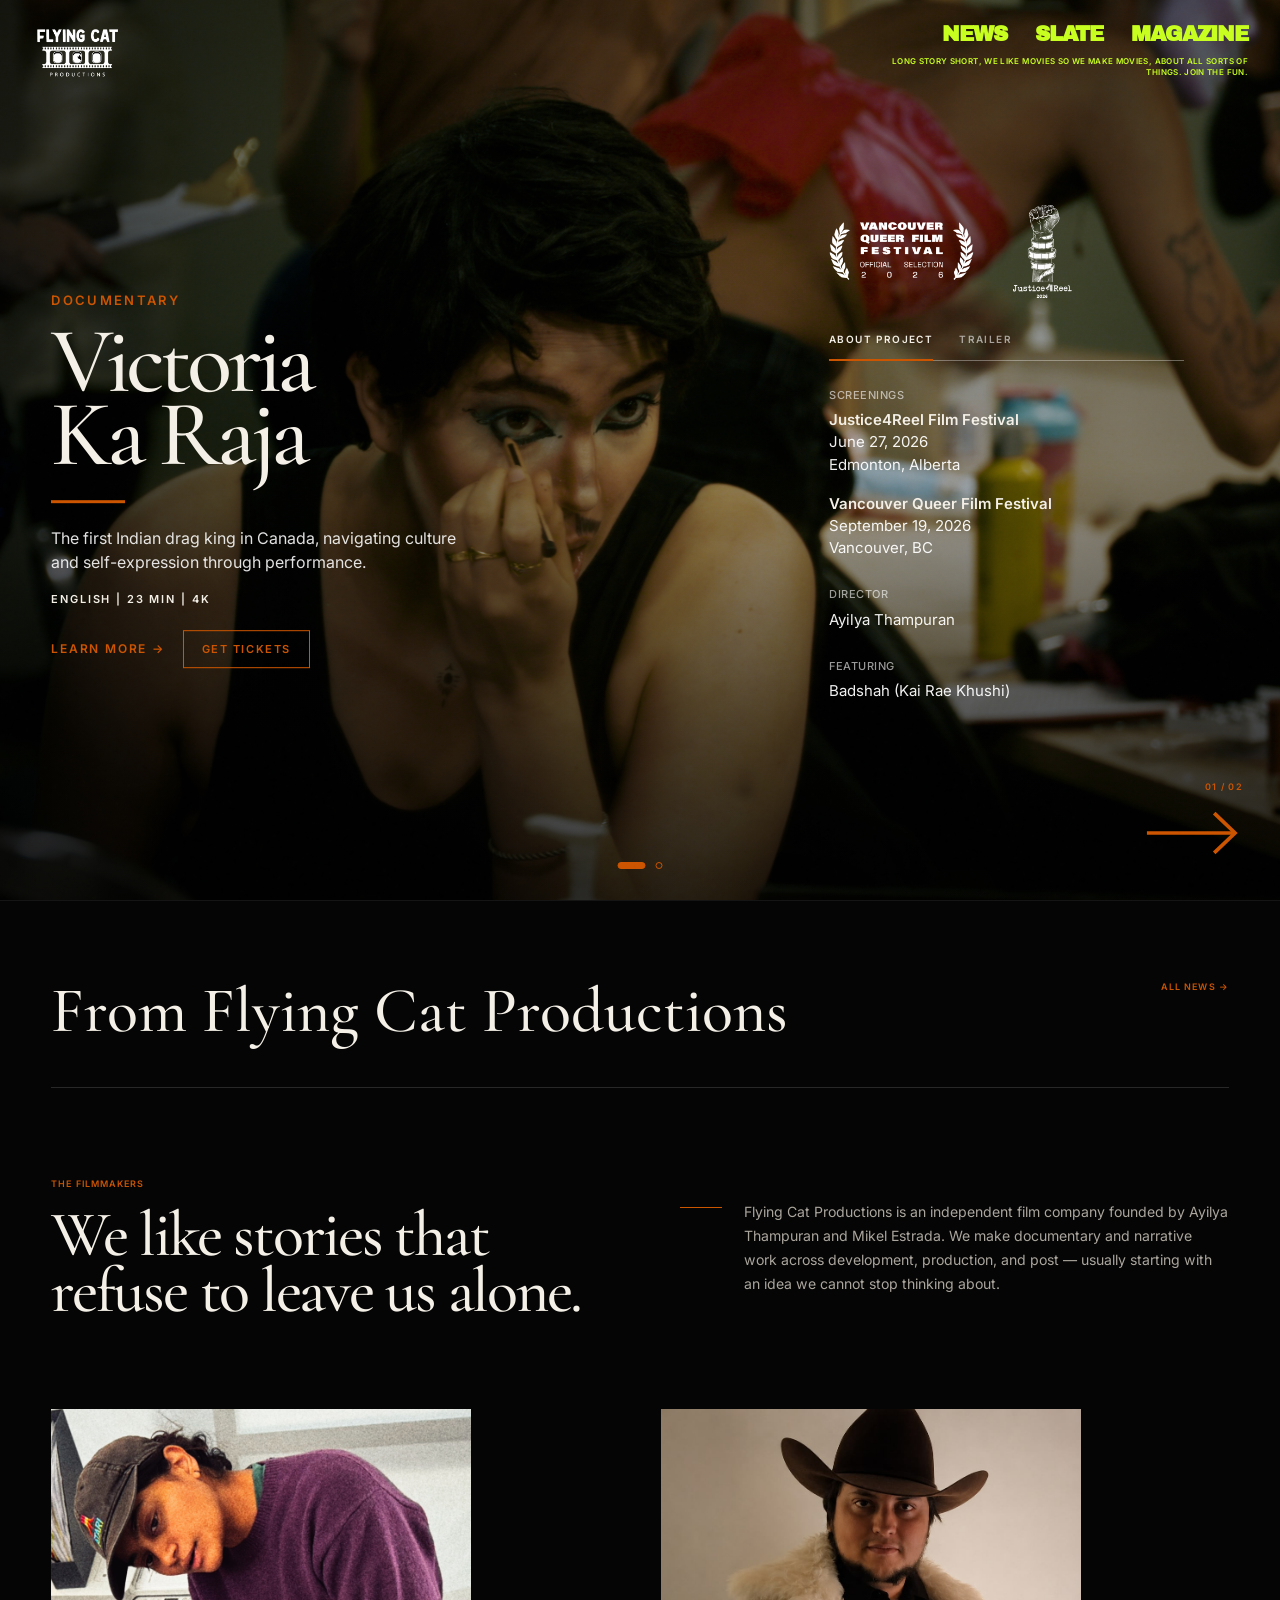
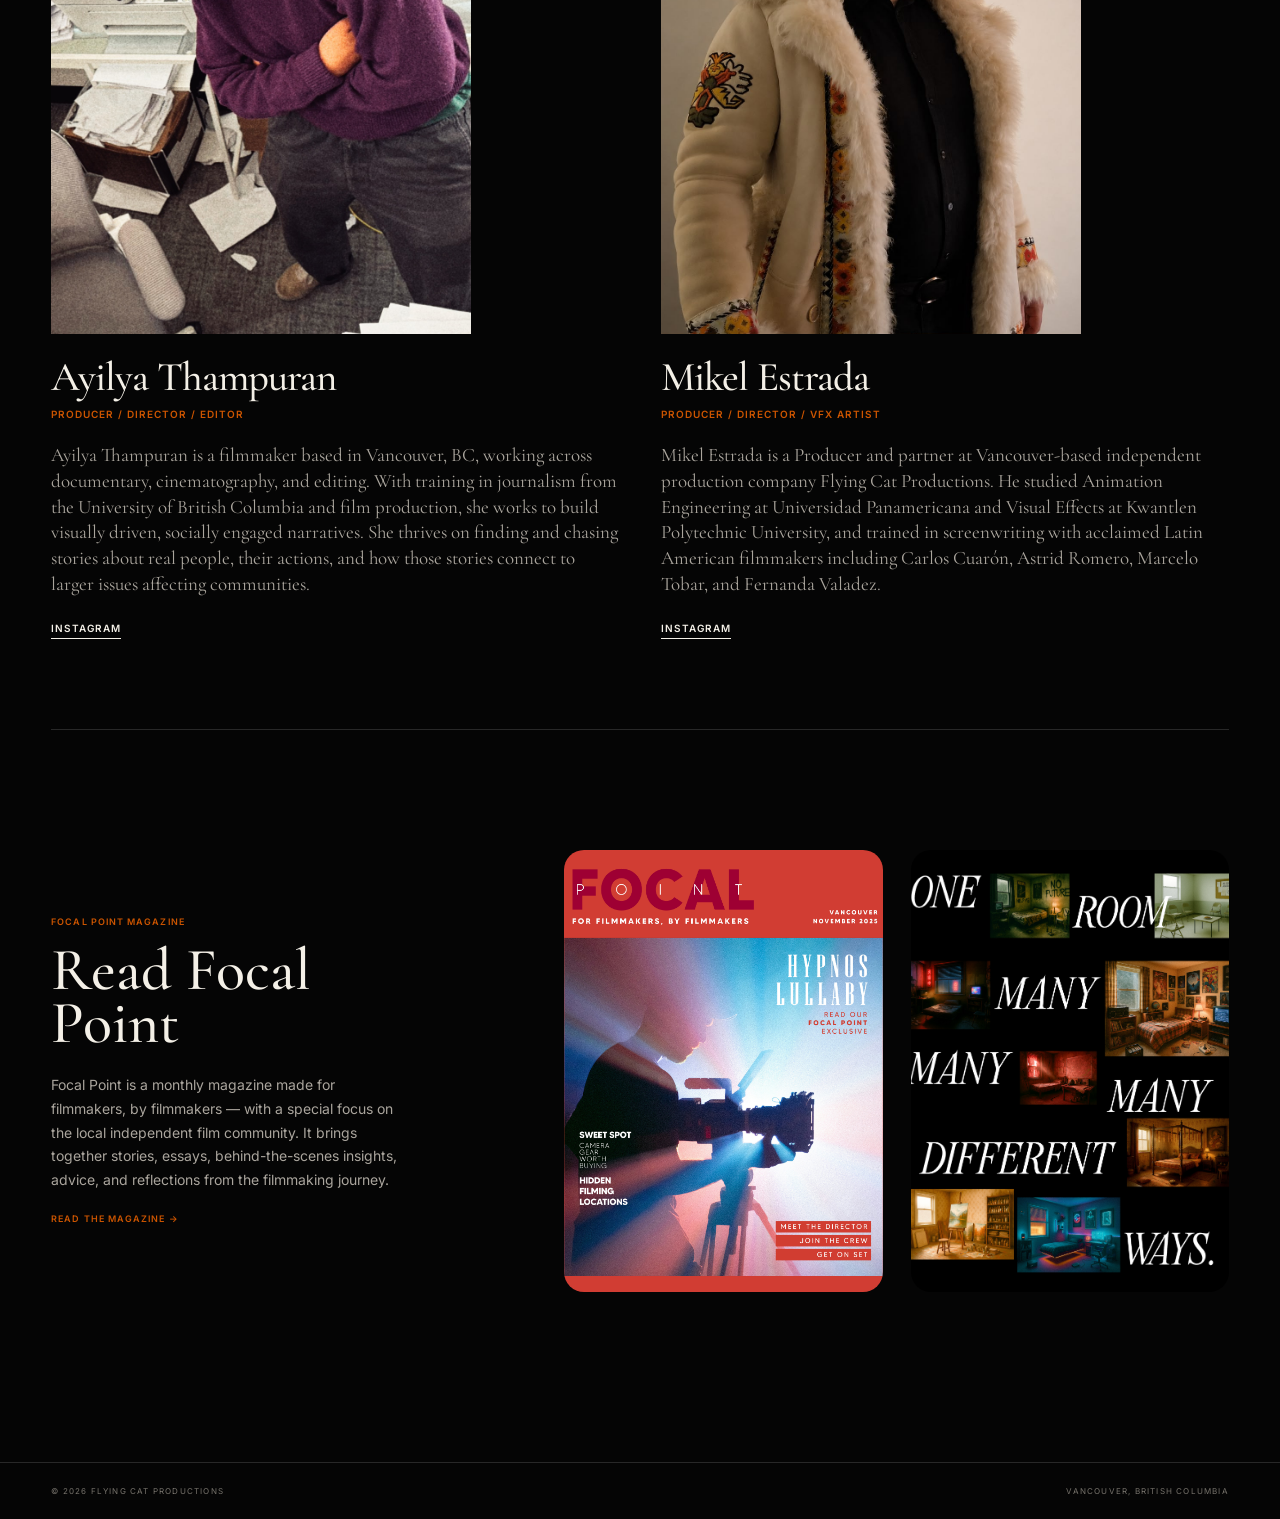
==== commit 648850d9: "Add Slate ticket links for VKR and Chandrakaal" ====
--- a/index.html
+++ b/index.html
@@ -271,12 +271,7 @@
                         <br>
 
 
-                        <a
-                            href="https://outonscreen.com/vqff-event/shorts-drag-darlings/"
-                            class="metadata-ticket-link"
-                        >
-                            Get Tickets →
-                        </a>
+                        
 
                     </div>
 
@@ -479,8 +474,8 @@
         <p>
            Flying Cat Productions is an independent film company 
            founded by Ayilya Thampuran and Mikel Estrada. 
-           We make documentary and narrative work across development, p
-           roduction, and post — usually starting with an 
+           We make documentary and narrative work across development, 
+           production, and post — usually starting with an 
            idea we cannot stop thinking about.
         </p>
 
@@ -796,12 +791,7 @@
 
                 <br>
 
-                <a
-                    href="#"
-                    class="metadata-ticket-link"
-                >
-                    Get Tickets →
-                </a>
+                
 
             </div>
             `,
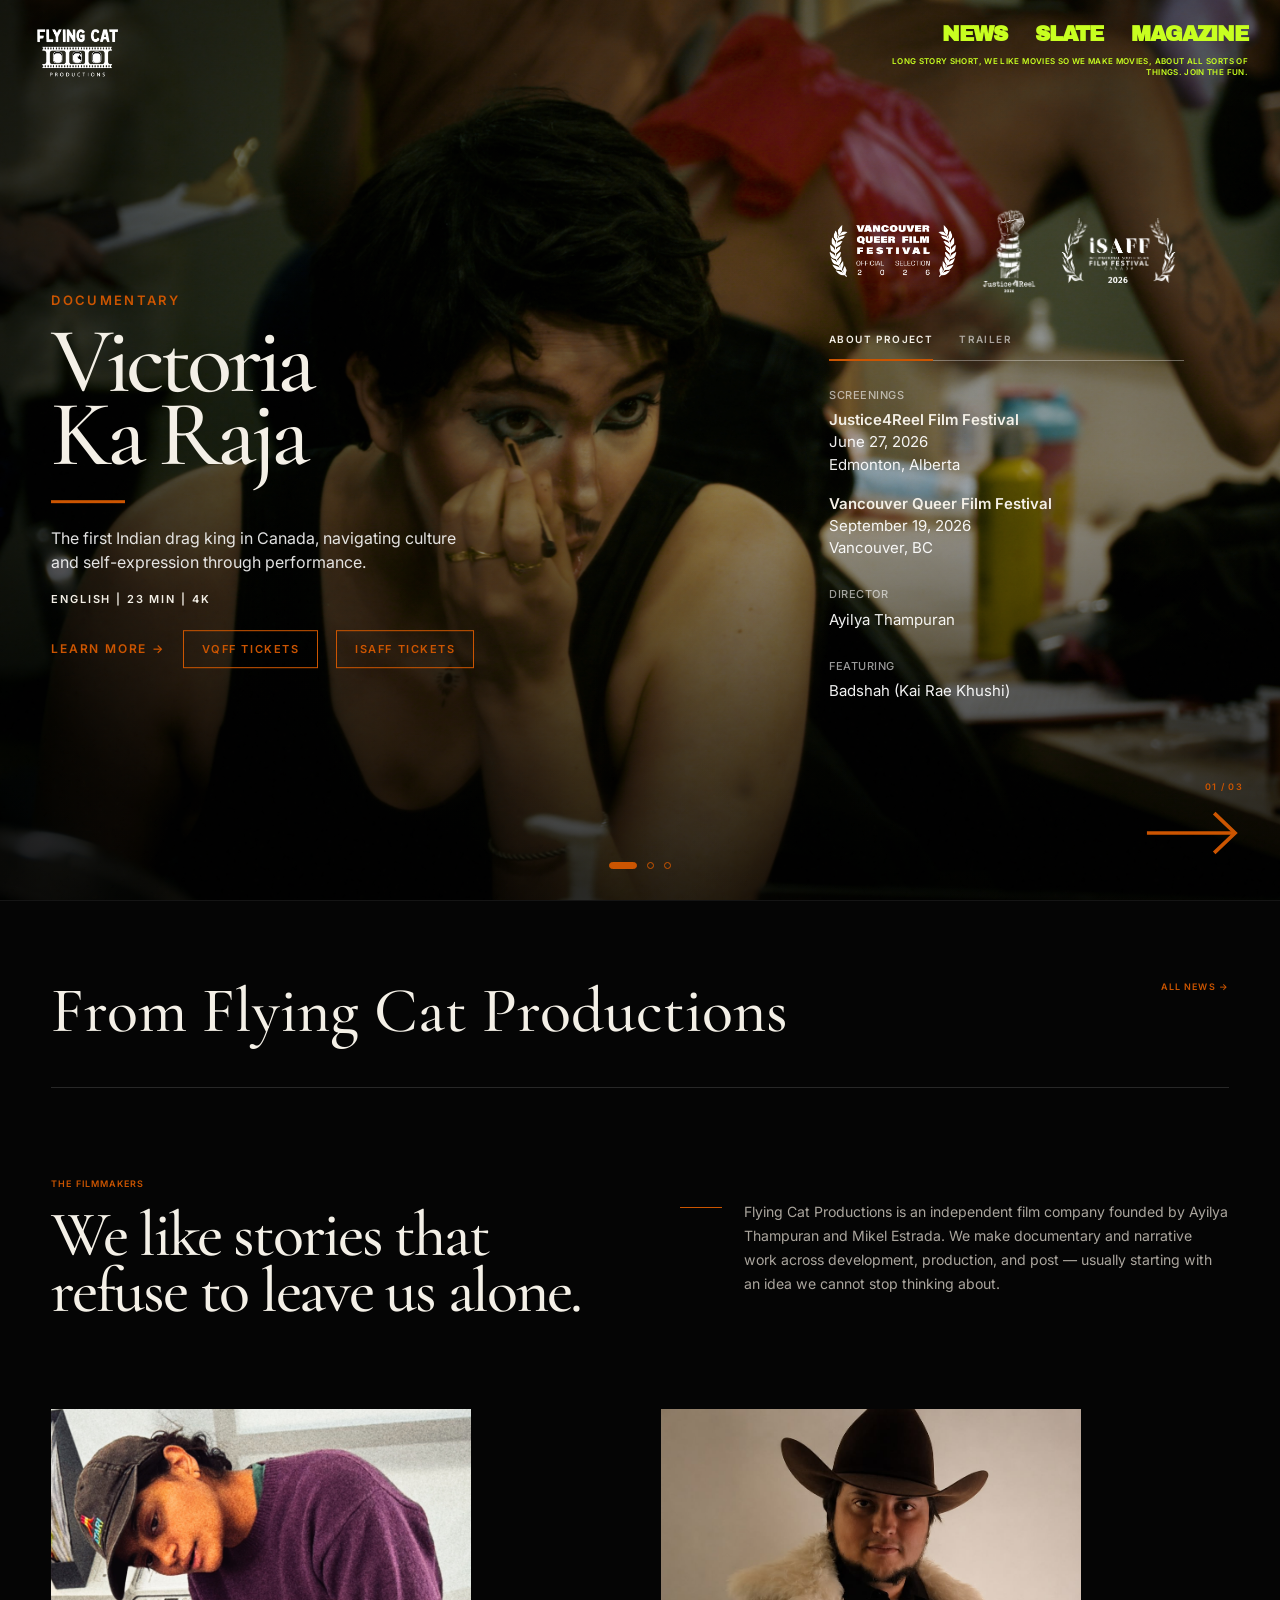
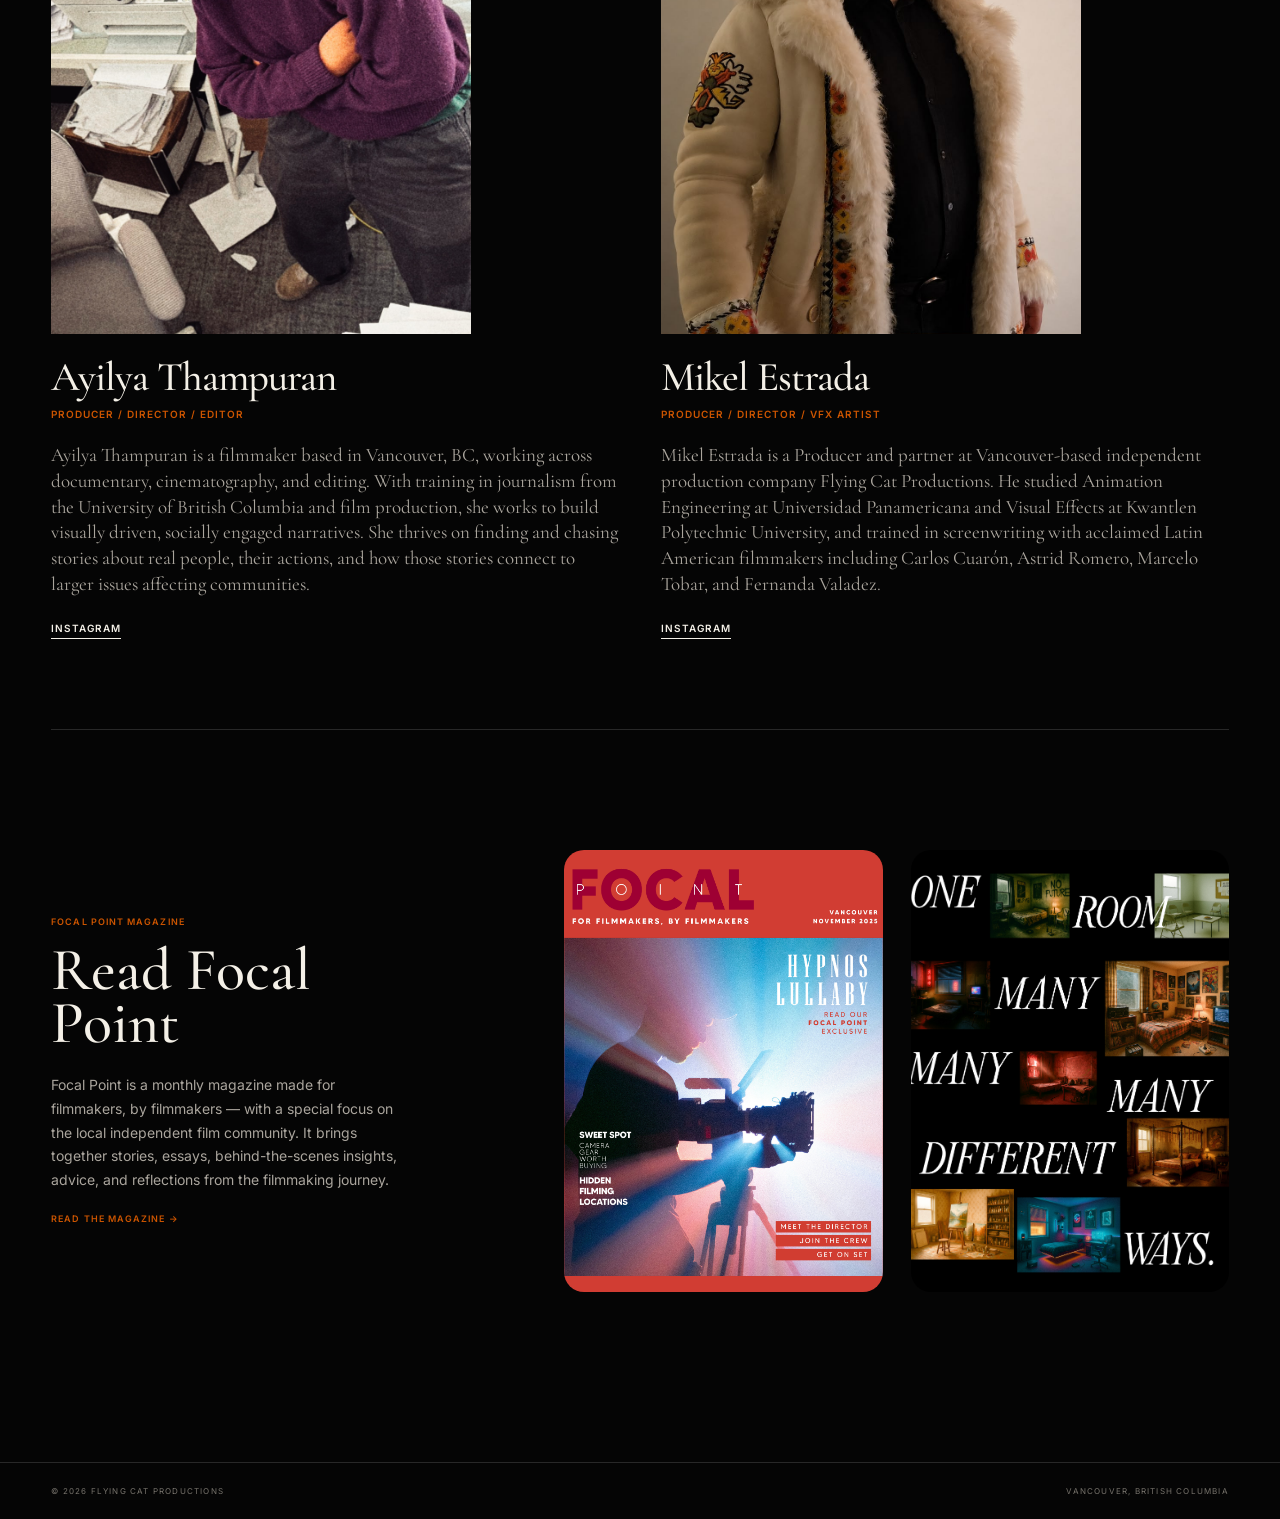
==== commit 6b333d42: "Add Chandrakaal tickets and Matchmaker production updates" ====
--- a/index.html
+++ b/index.html
@@ -2,27 +2,167 @@
 <html lang="en">
 
 <head>
-    <meta charset="UTF-8">
-    <meta name="viewport" content="width=device-width, initial-scale=1.0">
-
-    <title>Flying Cat Productions</title>
+
+<meta charset="UTF-8">
+
+<meta
+    name="viewport"
+    content="width=device-width, initial-scale=1.0"
+>
+
+<title>
+    Flying Cat Productions — Independent Film Production in Vancouver
+</title>
+
+<meta
+    name="description"
+    content="Flying Cat Productions is a Vancouver-based independent film company creating documentaries, narrative films and original cinematic work across development, production and post-production."
+>
+
+<link
+    rel="canonical"
+    href="https://www.flyingcatproductions.com/"
+>
+
 <link
     rel="icon"
     type="image/png"
     href="assets/favicon.png"
 >
-    <link rel="preconnect" href="https://fonts.googleapis.com">
-    <link rel="preconnect" href="https://fonts.gstatic.com" crossorigin>
-
-    <link
-        href="https://fonts.googleapis.com/css2?family=Archivo+Black&family=Cormorant+Garamond:wght@400;500;600&family=Inter:wght@400;500;600&display=swap"
-        rel="stylesheet"
-    >
-
-    <!-- SHARED HEADER STYLES -->
-    <link rel="stylesheet" href="assets/css/header.css">
-      <!-- SHARED MAIN STYLES -->
-    <link rel="stylesheet" href="assets/css/main.css">
+
+
+<!-- =========================================================
+     OPEN GRAPH
+     ========================================================= -->
+
+<meta
+    property="og:type"
+    content="website"
+>
+
+<meta
+    property="og:title"
+    content="Flying Cat Productions — Independent Film Production in Vancouver"
+>
+
+<meta
+    property="og:description"
+    content="Independent documentary and narrative filmmaking from Vancouver, BC."
+>
+
+<meta
+    property="og:url"
+    content="https://www.flyingcatproductions.com/"
+>
+
+<meta
+    property="og:image"
+    content="https://www.flyingcatproductions.com/assets/homepage/victoria-hero.jpg"
+>
+
+<meta
+    property="og:site_name"
+    content="Flying Cat Productions"
+>
+
+
+<!-- =========================================================
+     TWITTER
+     ========================================================= -->
+
+<meta
+    name="twitter:card"
+    content="summary_large_image"
+>
+
+<meta
+    name="twitter:title"
+    content="Flying Cat Productions — Independent Film Production in Vancouver"
+>
+
+<meta
+    name="twitter:description"
+    content="Independent documentary and narrative filmmaking from Vancouver, BC."
+>
+
+<meta
+    name="twitter:image"
+    content="https://www.flyingcatproductions.com/assets/homepage/victoria-hero.jpg"
+>
+
+
+<!-- =========================================================
+     STRUCTURED DATA
+     ========================================================= -->
+
+<script type="application/ld+json">
+{
+    "@context": "https://schema.org",
+    "@graph": [
+        {
+            "@type": "Organization",
+            "@id": "https://www.flyingcatproductions.com/#organization",
+            "name": "Flying Cat Productions",
+            "url": "https://www.flyingcatproductions.com/",
+            "logo": "https://www.flyingcatproductions.com/assets/homepage/flying-cat-logo.png",
+            "description": "Flying Cat Productions is a Vancouver-based independent film company creating documentary and narrative work across development, production and post-production.",
+            "address": {
+                "@type": "PostalAddress",
+                "addressLocality": "Vancouver",
+                "addressRegion": "British Columbia",
+                "addressCountry": "CA"
+            },
+            "founder": [
+                {
+                    "@type": "Person",
+                    "name": "Ayilya Thampuran"
+                },
+                {
+                    "@type": "Person",
+                    "name": "Mikel Estrada"
+                }
+            ]
+        },
+        {
+            "@type": "WebSite",
+            "@id": "https://www.flyingcatproductions.com/#website",
+            "url": "https://www.flyingcatproductions.com/",
+            "name": "Flying Cat Productions",
+            "publisher": {
+                "@id": "https://www.flyingcatproductions.com/#organization"
+            }
+        }
+    ]
+}
+</script>
+
+
+<link
+    rel="preconnect"
+    href="https://fonts.googleapis.com"
+>
+
+<link
+    rel="preconnect"
+    href="https://fonts.gstatic.com"
+    crossorigin
+>
+
+<link
+    href="https://fonts.googleapis.com/css2?family=Archivo+Black&family=Cormorant+Garamond:wght@400;500;600&family=Inter:wght@400;500;600&display=swap"
+    rel="stylesheet"
+>
+
+
+<link
+    rel="stylesheet"
+    href="assets/css/header.css"
+>
+
+<link
+    rel="stylesheet"
+    href="assets/css/main.css"
+>
 
 </head>
 
@@ -44,7 +184,7 @@
 
         <img
             src="assets/homepage/victoria-hero.jpg"
-            alt=""
+            alt="Badshah in Victoria Ka Raja, a documentary by Flying Cat Productions"
             class="hero-image"
             id="heroImage"
         >
@@ -52,15 +192,13 @@
     </div>
 
 
+    <!-- GLOBAL HEADER -->
+
+    <fcp-header></fcp-header>
+
+
     <!-- =====================================================
-         SHARED GLOBAL HEADER
-         ===================================================== -->
-
-    <fcp-header></fcp-header>
-
-
-    <!-- =====================================================
-         LEFT HERO
+         LEFT HERO COPY
          ===================================================== -->
 
     <div class="hero-copy">
@@ -100,45 +238,103 @@
             English | 23 min | 4K
         </div>
 
+
+        <!-- MOBILE VKR LAURELS -->
+
         <div class="mobile-hero-laurels">
 
-    <img
-        src="assets/logos/vqff-laurel.png"
-        alt="Vancouver Queer Film Festival Official Selection"
-        class="mobile-laurel-vqff"
-    >
-
-    <img
-        src="assets/logos/justice4reel-laurel.png"
-        alt="Justice4Reel Film Festival"
-        class="mobile-laurel-j4r"
-    >
-
-</div>
-
+            <img
+                src="assets/logos/vqff-laurel.png"
+                alt="Vancouver Queer Film Festival Official Selection"
+                class="mobile-laurel-vqff"
+            >
+
+            <img
+                src="assets/logos/justice4reel-laurel.png"
+                alt="Justice4Reel Film Festival"
+                class="mobile-laurel-j4r"
+            >
+
+            <img
+                src="assets/logos/isaff-logo.png"
+                alt="iSAFF"
+                class="mobile-laurel-isaff"
+            >
+
+        </div>
+
+
+        <!-- =================================================
+             HERO ACTIONS
+             ================================================= -->
 
         <div class="hero-actions">
 
-    <a
-        class="view-project"
-        id="viewProject"
-        href="victoria-ka-raja.html"
-    >
-        Learn More →
-    </a>
-
-
-    <a
-        class="ticket-button"
-        id="ticketButton"
-        href="https://outonscreen.com/vqff-event/shorts-drag-darlings/"
-        target="_blank"
-        rel="noopener noreferrer"
-    >
-        Get Tickets
-    </a>
-
-</div>
+
+            <!-- LEARN MORE -->
+
+            <a
+                class="view-project"
+                id="viewProject"
+                href="/victoria-ka-raja"
+            >
+                Learn More →
+            </a>
+
+
+            <!-- VKR — VQFF -->
+
+            <a
+                class="ticket-button"
+                id="vqffTicketButton"
+                href="https://outonscreen.com/vqff-event/shorts-drag-darlings/"
+                target="_blank"
+                rel="noopener noreferrer"
+            >
+                VQFF Tickets
+            </a>
+
+
+            <!-- VKR — iSAFF -->
+
+            <a
+                class="ticket-button"
+                id="isaffTicketButton"
+                href="https://isaff.ca/schedule-2026/"
+                target="_blank"
+                rel="noopener noreferrer"
+            >
+                iSAFF Tickets
+            </a>
+
+
+            <!-- CHANDRAKAAL — SEPTEMBER 17 -->
+
+            <a
+                class="ticket-button hidden"
+                id="chandrakaalTicketButton"
+                href="https://outonscreen.com/vqff-event/the-future-is-queer-shorts-journey-to-you/"
+                target="_blank"
+                rel="noopener noreferrer"
+            >
+                VQFF PREMIERE TICKETS
+            </a>
+
+
+            <!-- CHANDRAKAAL — SEPTEMBER 20 -->
+
+            <a
+                class="ticket-button hidden"
+                id="chandrakaalRelaxedTicketButton"
+                href="https://outonscreen.com/vqff-event/relaxed-screening-shorts-journey-to-you/"
+                target="_blank"
+                rel="noopener noreferrer"
+            >
+                VQFF DAY 2 TICKETS
+            </a>
+
+
+        </div>
 
 
     </div>
@@ -154,6 +350,8 @@
     >
 
 
+        <!-- VKR LAURELS -->
+
         <div
             class="hero-laurels"
             id="heroLaurels"
@@ -180,8 +378,20 @@
             </div>
 
 
+            <div class="hero-laurel-isaff">
+
+                <img
+                    src="assets/logos/isaff-logo.png"
+                    alt="iSAFF"
+                >
+
+            </div>
+
+
         </div>
 
+
+        <!-- PROJECT TABS -->
 
         <div
             class="project-tabs"
@@ -215,6 +425,8 @@
         </div>
 
 
+        <!-- PANEL -->
+
         <div
             class="metadata-panel"
             id="metadataPanel"
@@ -268,11 +480,6 @@
 
                         Vancouver, BC
 
-                        <br>
-
-
-                        
-
                     </div>
 
 
@@ -309,6 +516,8 @@
 
             </div>
 
+
+            <!-- TRAILER PANEL -->
 
             <div
                 class="trailer-panel"
@@ -366,13 +575,11 @@
         ></button>
 
 
-       <!--
-<button
-    class="carousel-dot"
-    data-slide="2"
-    aria-label="Or Your Money Back"
-></button>
--->
+        <button
+            class="carousel-dot"
+            data-slide="2"
+            aria-label="Chandrakaal"
+        ></button>
 
 
     </div>
@@ -429,7 +636,7 @@
 
 
             <a
-                href="news.html"
+                href="/news"
                 class="small-orange-link"
             >
                 All News →
@@ -439,151 +646,155 @@
 
 
         <div
-    class="news-grid"
-    id="homepageNews"
-></div>
+            class="news-grid"
+            id="homepageNews"
+        ></div>
 
 
         <!-- =====================================================
-     FILMMAKERS
-     ===================================================== -->
-
-<section
-    class="makers"
-    id="about"
->
-
-    <!-- INTRO -->
-
-    <div class="makers-heading">
-
-        <div class="eyebrow">
-            The Filmmakers
-        </div>
-
-        <h2>
-            We like stories that <br>
-refuse to leave us alone.
-        </h2>
-
-    </div>
-
-
-    <div class="makers-intro-copy">
-
-        <p>
-           Flying Cat Productions is an independent film company 
-           founded by Ayilya Thampuran and Mikel Estrada. 
-           We make documentary and narrative work across development, 
-           production, and post — usually starting with an 
-           idea we cannot stop thinking about.
-        </p>
-
-    </div>
-
-
-
-    <!-- PROFILES -->
-
-    <div class="people">
-
-
-        <!-- AYILYA -->
-
-        <article class="person-card">
-
-            <div class="person-photo">
-
-                <img
-                    src="assets/homepage/ayilya.JPG"
-                    alt="Ayilya Thampuran"
-                >
+             FILMMAKERS
+             ===================================================== -->
+
+        <section
+            class="makers"
+            id="about"
+        >
+
+
+            <div class="makers-heading">
+
+                <div class="eyebrow">
+                    The Filmmakers
+                </div>
+
+                <h2>
+                    We like stories that <br>
+                    refuse to leave us alone.
+                </h2>
 
             </div>
 
 
-            <div class="person-info">
-
-                <h3>
-                    Ayilya Thampuran
-                </h3>
-
-                <div class="role">
-                    Producer / Director / Editor
-                </div>
-
-                <p class="person-bio">
-                    Ayilya Thampuran is a filmmaker based in Vancouver, BC, working across documentary, cinematography, and editing. 
-                    With training in journalism from the University of British Columbia and film production, she works to build visually driven, 
-                    socially engaged narratives.  She thrives on finding and chasing stories about real people, their actions, 
-                    and how those stories connect to larger issues affecting communities. 
+            <div class="makers-intro-copy">
+
+                <p>
+                    Flying Cat Productions is an independent film company
+                    founded by Ayilya Thampuran and Mikel Estrada.
+                    We make documentary and narrative work across development,
+                    production, and post — usually starting with an
+                    idea we cannot stop thinking about.
                 </p>
 
-                <a
-                    href="https://www.instagram.com/ayi_ayi_captain/"
-                    class="person-social"
-                >
-                    Instagram
-                </a>
-
             </div>
 
-        </article>
-
-
-
-        <!-- MIKEL -->
-
-        <article class="person-card">
-
-            <div class="person-photo">
-
-                <img
-                    src="assets/homepage/mikel.jpeg"
-                    alt="Mikel Estrada"
-                >
+
+            <div class="people">
+
+
+                <!-- AYILYA -->
+
+                <article class="person-card">
+
+                    <div class="person-photo">
+
+                        <img
+                            src="assets/homepage/ayilya.JPG"
+                            alt="Ayilya Thampuran"
+                        >
+
+                    </div>
+
+
+                    <div class="person-info">
+
+                        <h3>
+                            Ayilya Thampuran
+                        </h3>
+
+
+                        <div class="role">
+                            Producer / Director / Editor
+                        </div>
+
+
+                        <p class="person-bio">
+                            Ayilya Thampuran is a filmmaker based in Vancouver, BC, working across documentary, cinematography, and editing.
+                            With training in journalism from the University of British Columbia and film production, she works to build visually driven,
+                            socially engaged narratives. She thrives on finding and chasing stories about real people, their actions,
+                            and how those stories connect to larger issues affecting communities.
+                        </p>
+
+
+                        <a
+                            href="https://www.instagram.com/ayi_ayi_captain/"
+                            class="person-social"
+                            target="_blank"
+                            rel="noopener noreferrer"
+                        >
+                            Instagram
+                        </a>
+
+                    </div>
+
+                </article>
+
+
+                <!-- MIKEL -->
+
+                <article class="person-card">
+
+                    <div class="person-photo">
+
+                        <img
+                            src="assets/homepage/mikel.jpeg"
+                            alt="Mikel Estrada"
+                        >
+
+                    </div>
+
+
+                    <div class="person-info">
+
+                        <h3>
+                            Mikel Estrada
+                        </h3>
+
+
+                        <div class="role">
+                            Producer / Director / VFX Artist
+                        </div>
+
+
+                        <p class="person-bio">
+                            Mikel Estrada is a Producer and partner
+                            at Vancouver-based independent production company
+                            Flying Cat Productions. He studied Animation
+                            Engineering at Universidad Panamericana and Visual
+                            Effects at Kwantlen Polytechnic University, and
+                            trained in screenwriting with acclaimed Latin
+                            American filmmakers including Carlos Cuarón,
+                            Astrid Romero, Marcelo Tobar, and Fernanda Valadez.
+                        </p>
+
+
+                        <a
+                            href="https://www.instagram.com/mikelestradada/"
+                            class="person-social"
+                            target="_blank"
+                            rel="noopener noreferrer"
+                        >
+                            Instagram
+                        </a>
+
+                    </div>
+
+                </article>
+
 
             </div>
 
 
-            <div class="person-info">
-
-                <h3>
-                    Mikel Estrada
-                </h3>
-
-                <div class="role">
-                    Producer / Director / VFX Artist
-                </div>
-
-                <p class="person-bio">
-                    Mikel Estrada is a Producer and partner
-                    at Vancouver-based independent production company
-                    Flying Cat Productions. He studied Animation
-                    Engineering at Universidad Panamericana and Visual
-                    Effects at Kwantlen Polytechnic University, and
-                    trained in screenwriting with acclaimed Latin
-                    American filmmakers including Carlos Cuarón,
-                    Astrid Romero, Marcelo Tobar, and Fernanda Valadez.
-                </p>
-
-                <a
-                    href="https://www.instagram.com/mikelestradada/"
-                    class="person-social"
-                    target="_blank"
-                    rel="noopener noreferrer"
-                >
-                    Instagram
-                </a>
-
-            </div>
-
-        </article>
-
-
-    </div>
-
-</section>
+        </section>
 
 
         <!-- =====================================================
@@ -611,17 +822,16 @@
 
 
                 <p class="magazine-copy">
-
                     Focal Point is a monthly magazine made
-    for filmmakers, by filmmakers — with a special focus on
-    the local independent film community. It brings together
-    stories, essays, behind-the-scenes insights, advice, and
-    reflections from the filmmaking journey.
+                    for filmmakers, by filmmakers — with a special focus on
+                    the local independent film community. It brings together
+                    stories, essays, behind-the-scenes insights, advice, and
+                    reflections from the filmmaking journey.
                 </p>
 
 
                 <a
-                    href="magazine.html"
+                    href="/magazine"
                     class="small-orange-link"
                 >
                     Read the Magazine →
@@ -694,6 +904,10 @@
 const projects = [
 
 
+    /* =====================================================
+       VICTORIA KA RAJA
+       ===================================================== */
+
     {
         heroClass:
             "project-victoria",
@@ -713,6 +927,9 @@
         image:
             "assets/homepage/victoria-hero.jpg",
 
+        imageAlt:
+            "Badshah in Victoria Ka Raja, a documentary by Flying Cat Productions",
+
         trailerId:
             "rZhfV_KAeyo",
 
@@ -744,10 +961,16 @@
             false,
 
         link:
-    "victoria-ka-raja.html",
+            "/victoria-ka-raja",
+
+        showLearnMore:
+            true,
 
         showTickets:
             true,
+
+        showChandrakaalTickets:
+            false,
 
         showLaurels:
             true,
@@ -789,10 +1012,6 @@
 
                 Vancouver, BC
 
-                <br>
-
-                
-
             </div>
             `,
 
@@ -816,6 +1035,10 @@
     },
 
 
+    /* =====================================================
+       HYPNOS LULLABY
+       ===================================================== */
+
     {
         heroClass:
             "project-hypnos",
@@ -827,7 +1050,7 @@
             "Narrative",
 
         synopsis:
-            "A nocturnal narrative pilot drifting through longing, memory, and the fragile space between waking and dream.",
+            "In a world where dreaming is feared, a prison warden uncovers a conspiracy exploiting dreamers while hiding that he is one himself.",
 
         specs:
             "English | 37 min | 4K",
@@ -835,6 +1058,9 @@
         image:
             "assets/homepage/hypnos-hero.png",
 
+        imageAlt:
+            "Hypnos Lullaby, a narrative production by Flying Cat Productions",
+
         trailerId:
             "B37OvxFMxzE",
 
@@ -865,14 +1091,20 @@
         animateImage:
             true,
 
-            link:
-        "hypnos-lullaby.html",
-
-    showTickets:
-        false,
-
-    showLaurels:
-        false,
+        link:
+            "/hypnos-lullaby",
+
+        showLearnMore:
+            true,
+
+        showTickets:
+            false,
+
+        showChandrakaalTickets:
+            false,
+
+        showLaurels:
+            false,
 
         factOne:
             `
@@ -919,111 +1151,128 @@
     },
 
 
-    /*
-{
-    heroClass:
-        "project-moneyback",
-
-    title:
-        "Or Your<br>Money Back",
-
-    kicker:
-        "Dark Comedy",
-
-    synopsis:
-        "A dark comedy short navigating the absurdity of promises, expectations, and what happens when satisfaction is anything but guaranteed.",
-
-    specs:
-        "English | Short Film | 4K",
-
-    image:
-        "assets/homepage/moneyback-hero.png",
-
-    trailerId:
-        null,
-
-    trailerThumbnail:
-        null,
-
-    desktopFocalPoint:
-        "50% 45%",
-
-    mobileFocalPoint:
-        "39% 44%",
-
-    desktopScale:
-        1,
-
-    mobileScale:
-        1,
-
-    safeCropScale:
-        1.38,
-
-    portraitBoost:
-        0,
-
-    maxAdaptiveBoost:
-        1,
-
-    animateImage:
-        false,
-
-    link:
-        "#",
-
-    showLaurels:
-        false,
-
-    factOne:
-        `
+    /* =====================================================
+       CHANDRAKAAL
+       ===================================================== */
+
+    {
+        heroClass:
+            "project-chandrakaal",
+
+        title:
+            "Chandrakaal",
+
+        kicker:
+            "Animation",
+
+        synopsis:
+            "A mythological animated short exploring transformation, identity, and the story of Ila and Sudyumna.",
+
+        specs:
+            "English | 5 min | 4K",
+
+        image:
+            "/assets/projects/chandrakaal/chandrakaal-screengrab.jpg",
+
+        imageAlt:
+            "Chandrakaal, an animated short film by Flying Cat Productions",
+
+        trailerId:
+            null,
+
+        trailerThumbnail:
+            null,
+
+        desktopFocalPoint:
+            "50% 50%",
+
+        mobileFocalPoint:
+            "50% 50%",
+
+        desktopScale:
+            1,
+
+        mobileScale:
+            1,
+
+        safeCropScale:
+            1,
+
+        portraitBoost:
+            0,
+
+        maxAdaptiveBoost:
+            1,
+
+        animateImage:
+            false,
+
+        link:
+            "#",
+
+        showLearnMore:
+            false,
+
+        showTickets:
+            false,
+
+        showChandrakaalTickets:
+            true,
+
+        showLaurels:
+            false,
+
+        factOne:
+            `
             <span class="hero-fact-label">
-                Status
+                Screenings
             </span>
 
-            In Development (Post Production)
-        `,
-
-    factTwo:
-        `
+            <div class="screening-entry">
+
+                <strong>
+                    Vancouver Queer Film Festival
+                </strong>
+
+                <br>
+
+                September 17, 2026
+
+                <br>
+            
+                September 20, 2026
+
+                <br>
+
+                Vancouver, BC
+
+            </div>
+            `,
+
+        factTwo:
+            `
+            <span class="hero-fact-label">
+                Education
+            </span>
+
+            <strong>
+                Out In Schools
+            </strong>
+
+            <br>
+
+            2026–2027 Educational Programme
+            `,
+
+        factThree:
+            `
             <span class="hero-fact-label">
                 Director
             </span>
 
-            Ivan Bello
-        `,
-
-    factThree:
-        `
-            <span class="hero-fact-label">
-                Featuring
-            </span>
-
-            Tasos Karantais as
-            <strong>Ash Reynolds</strong>
-
-            <br>
-
-            Christopher Rosario as
-            <strong>Terry Terenzi</strong>
-
-            <br>
-
-            Duncan Nicholson as
-            <strong>Pizza Boss</strong>
-
-            <br>
-
-            Aaron Peach as
-            <strong>Mob Boss</strong>
-
-            <br>
-
-            Elliot Roberts as
-            <strong>Mob Boss' Kid</strong>
-        `
-}
-*/
+            Ayilya Thampuran
+            `
+    }
 
 ];
 
@@ -1038,123 +1287,166 @@
         ".hero"
     );
 
+
 const heroImage =
     document.getElementById(
         "heroImage"
     );
 
+
 const heroCopy =
     document.querySelector(
         ".hero-copy"
     );
 
+
 const heroMetadata =
     document.getElementById(
         "heroMetadata"
     );
 
+
 const heroKicker =
     document.getElementById(
         "heroKicker"
     );
 
+
 const heroTitle =
     document.getElementById(
         "heroTitle"
     );
 
+
 const heroSynopsis =
     document.getElementById(
         "heroSynopsis"
     );
 
+
 const heroSpecs =
     document.getElementById(
         "heroSpecs"
     );
 
+
 const viewProject =
     document.getElementById(
         "viewProject"
     );
 
-    const ticketButton =
+
+const vqffTicketButton =
     document.getElementById(
-        "ticketButton"
-    );
+        "vqffTicketButton"
+    );
+
+
+const isaffTicketButton =
+    document.getElementById(
+        "isaffTicketButton"
+    );
+
+
+const chandrakaalTicketButton =
+    document.getElementById(
+        "chandrakaalTicketButton"
+    );
+
+
+const chandrakaalRelaxedTicketButton =
+    document.getElementById(
+        "chandrakaalRelaxedTicketButton"
+    );
+
 
 const heroLaurels =
     document.getElementById(
         "heroLaurels"
     );
 
+
 const factOne =
     document.getElementById(
         "factOne"
     );
 
+
 const factTwo =
     document.getElementById(
         "factTwo"
     );
 
+
 const factThree =
     document.getElementById(
         "factThree"
     );
 
+
 const aboutProjectTab =
     document.getElementById(
         "aboutProjectTab"
     );
 
+
 const trailerTab =
     document.getElementById(
         "trailerTab"
     );
 
+
 const metadataPanel =
     document.getElementById(
         "metadataPanel"
     );
 
+
 const aboutPanel =
     document.getElementById(
         "aboutPanel"
     );
 
+
 const trailerPanel =
     document.getElementById(
         "trailerPanel"
     );
 
+
 const trailerPlayerHost =
     document.getElementById(
         "trailerPlayerHost"
     );
 
+
 const trailerProjectTitle =
     document.getElementById(
         "trailerProjectTitle"
     );
 
+
 const carouselCount =
     document.getElementById(
         "carouselCount"
     );
 
+
 const carouselNext =
     document.getElementById(
         "carouselNext"
     );
 
+
 const carouselDots =
     document.querySelectorAll(
         ".carousel-dot"
     );
 
+
 let currentProject =
     0;
+
 
 let panelTransitionTimer =
     null;
@@ -1178,6 +1470,7 @@
     const aspectRatio =
         width / height;
 
+
     if (
         aspectRatio >= 1.15
     ) {
@@ -1186,9 +1479,11 @@
 
     }
 
+
     const portraitAmount =
         1.15 -
         aspectRatio;
+
 
     const boost =
         1 +
@@ -1197,6 +1492,7 @@
             project.portraitBoost
         );
 
+
     return Math.min(
         boost,
         project.maxAdaptiveBoost
@@ -1212,21 +1508,25 @@
 
     const mobile =
         window.innerWidth <= 700;
+
 
     const baseScale =
         mobile
             ? project.mobileScale
             : project.desktopScale;
 
+
     const focalPoint =
         mobile
             ? project.mobileFocalPoint
             : project.desktopFocalPoint;
 
+
     const adaptiveMultiplier =
         getAdaptiveScaleMultiplier(
             project
         );
+
 
     const finalScale =
         baseScale
@@ -1235,6 +1535,7 @@
         *
         project.safeCropScale;
 
+
     return {
 
         focalPoint:
@@ -1258,8 +1559,10 @@
             project
         );
 
+
     heroImage.style.objectPosition =
         framing.focalPoint;
+
 
     heroImage.style.transform =
         `
@@ -1280,18 +1583,23 @@
             project
         );
 
+
     heroImage.style.objectPosition =
         framing.focalPoint;
 
+
     const startScale =
         framing.scale;
 
+
     const endScale =
         framing.scale + 0.018;
 
+
     heroImage.classList.remove(
         "hypnos-motion"
     );
+
 
     heroImage.style.transform =
         `
@@ -1299,11 +1607,14 @@
         scale(${startScale})
         `;
 
+
     void heroImage.offsetWidth;
+
 
     heroImage.classList.add(
         "hypnos-motion"
     );
+
 
     requestAnimationFrame(
         () => {
@@ -1346,6 +1657,7 @@
 
     clearTrailerPlayer();
 
+
     if (
         !project.trailerId
     ) {
@@ -1353,39 +1665,48 @@
         trailerPlayerHost.innerHTML =
             `
             <div class="trailer-coming-soon">
+
                 <span>
                     Trailer Coming Soon
                 </span>
+
             </div>
             `;
 
         return;
 
     }
+
 
     const player =
         document.createElement(
             "div"
         );
 
+
     player.className =
         "trailer-player";
+
 
     const startButton =
         document.createElement(
             "button"
         );
 
+
     startButton.type =
         "button";
 
+
     startButton.className =
         "trailer-start";
+
 
     startButton.setAttribute(
         "aria-label",
         `Play ${project.title.replace("<br>", " ")} trailer`
     );
+
 
     startButton.innerHTML =
         `
@@ -1402,6 +1723,7 @@
         </span>
         `;
 
+
     startButton.addEventListener(
         "click",
         () => {
@@ -1411,20 +1733,26 @@
                     "iframe"
                 );
 
+
             iframe.src =
                 `https://www.youtube-nocookie.com/embed/${project.trailerId}?autoplay=1&controls=1&rel=0&modestbranding=1&playsinline=1&iv_load_policy=3`;
 
+
             iframe.title =
                 `${project.title.replace("<br>", " ")} Trailer`;
 
+
             iframe.allow =
                 "autoplay; encrypted-media; picture-in-picture; fullscreen";
 
+
             iframe.allowFullscreen =
                 true;
 
+
             player.innerHTML =
                 "";
+
 
             player.appendChild(
                 iframe
@@ -1433,9 +1761,11 @@
         }
     );
 
+
     player.appendChild(
         startButton
     );
+
 
     trailerPlayerHost.appendChild(
         player
@@ -1458,19 +1788,23 @@
             currentProject
         ];
 
+
     const showTrailer =
         panelName ===
         "trailer";
 
+
     aboutProjectTab.classList.toggle(
         "active",
         !showTrailer
     );
 
+
     trailerTab.classList.toggle(
         "active",
         showTrailer
     );
+
 
     aboutProjectTab.setAttribute(
         "aria-selected",
@@ -1479,6 +1813,7 @@
         )
     );
 
+
     trailerTab.setAttribute(
         "aria-selected",
         String(
@@ -1486,16 +1821,19 @@
         )
     );
 
+
     aboutPanel.classList.toggle(
         "hidden",
         showTrailer
     );
 
+
     trailerPanel.classList.toggle(
         "active",
         showTrailer
     );
 
+
     if (
         showTrailer
     ) {
@@ -1503,6 +1841,7 @@
         buildTrailerPreview(
             project
         );
+
 
         if (
             project.trailerId
@@ -1517,7 +1856,9 @@
                 +
                 " — Official Trailer";
 
-        } else {
+        }
+
+        else {
 
             trailerProjectTitle.textContent =
                 project.title
@@ -1528,7 +1869,9 @@
 
         }
 
-    } else {
+    }
+
+    else {
 
         clearTrailerPlayer();
 
@@ -1547,6 +1890,7 @@
         panelTransitionTimer
     );
 
+
     if (
         !animate
     ) {
@@ -1556,39 +1900,49 @@
             "panel-entering"
         );
 
+
         applyProjectPanel(
             panelName
         );
 
+
         return;
 
     }
+
 
     metadataPanel.classList.remove(
         "panel-entering"
     );
 
+
     metadataPanel.classList.add(
         "panel-leaving"
     );
+
 
     panelTransitionTimer =
         setTimeout(
             () => {
 
+
                 applyProjectPanel(
                     panelName
                 );
 
+
                 metadataPanel.classList.remove(
                     "panel-leaving"
                 );
 
+
                 metadataPanel.classList.add(
                     "panel-entering"
                 );
 
+
                 void metadataPanel.offsetWidth;
+
 
                 requestAnimationFrame(
                     () => {
@@ -1628,6 +1982,7 @@
 
         }
 
+
         setProjectPanel(
             "about"
         );
@@ -1651,6 +2006,7 @@
 
         }
 
+
         setProjectPanel(
             "trailer"
         );
@@ -1671,6 +2027,7 @@
     clearTimeout(
         panelTransitionTimer
     );
+
 
     currentProject =
         (
@@ -1680,88 +2037,158 @@
         %
         projects.length;
 
+
     const project =
         projects[
             currentProject
         ];
 
+
     heroImage.classList.remove(
         "hypnos-motion"
     );
 
+
     heroImage.style.opacity =
         "0";
 
+
     heroCopy.classList.remove(
         "text-entering"
     );
 
+
     heroCopy.classList.add(
         "text-leaving"
     );
 
+
     heroMetadata.classList.remove(
         "metadata-entering"
     );
 
+
     heroMetadata.classList.add(
         "metadata-leaving"
     );
 
+
     setTimeout(
         () => {
+
+
+            /* HERO CLASS */
 
             hero.classList.remove(
                 "project-victoria",
                 "project-hypnos",
+                "project-chandrakaal",
                 "project-moneyback"
             );
+
 
             hero.classList.add(
                 project.heroClass
             );
 
+
+            /* IMAGE */
+
             heroImage.src =
                 project.image;
 
+
+            heroImage.alt =
+                project.imageAlt;
+
+
+            /* TEXT */
+
             heroKicker.textContent =
                 project.kicker;
 
+
             heroTitle.innerHTML =
                 project.title;
 
+
             heroSynopsis.textContent =
                 project.synopsis;
 
+
             heroSpecs.textContent =
                 project.specs;
 
+
+            /* LEARN MORE */
+
             viewProject.href =
                 project.link;
 
-                ticketButton.classList.toggle(
-    "hidden",
-    !project.showTickets
-);
+
+            viewProject.classList.toggle(
+                "hidden",
+                !project.showLearnMore
+            );
+
+
+            /* VKR TICKETS */
+
+            vqffTicketButton.classList.toggle(
+                "hidden",
+                !project.showTickets
+            );
+
+
+            isaffTicketButton.classList.toggle(
+                "hidden",
+                !project.showTickets
+            );
+
+
+            /* CHANDRAKAAL TICKETS */
+
+            chandrakaalTicketButton.classList.toggle(
+                "hidden",
+                !project.showChandrakaalTickets
+            );
+
+
+            chandrakaalRelaxedTicketButton.classList.toggle(
+                "hidden",
+                !project.showChandrakaalTickets
+            );
+
+
+            /* METADATA */
 
             factOne.innerHTML =
                 project.factOne;
 
+
             factTwo.innerHTML =
                 project.factTwo;
 
+
             factThree.innerHTML =
                 project.factThree;
+
 
             setProjectPanel(
                 "about",
                 false
             );
 
+
+            /* LAURELS */
+
             heroLaurels.classList.toggle(
                 "hidden",
                 !project.showLaurels
             );
+
+
+            /* COUNTER */
 
             carouselCount.textContent =
                 String(
@@ -1782,6 +2209,9 @@
                     "0"
                 );
 
+
+            /* DOTS */
+
             carouselDots.forEach(
                 (
                     dot,
@@ -1797,6 +2227,9 @@
                 }
             );
 
+
+            /* IMAGE FRAMING */
+
             if (
                 project.animateImage
             ) {
@@ -1805,7 +2238,9 @@
                     project
                 );
 
-            } else {
+            }
+
+            else {
 
                 applyStaticFraming(
                     project
@@ -1813,27 +2248,36 @@
 
             }
 
+
+            /* ENTER */
+
             heroCopy.classList.remove(
                 "text-leaving"
             );
 
+
             heroCopy.classList.add(
                 "text-entering"
             );
 
+
             heroMetadata.classList.remove(
                 "metadata-leaving"
             );
 
+
             heroMetadata.classList.add(
                 "metadata-entering"
             );
 
+
             void heroCopy.offsetWidth;
             void heroMetadata.offsetWidth;
 
+
             heroImage.style.opacity =
                 "1";
+
 
             requestAnimationFrame(
                 () => {
@@ -1845,6 +2289,7 @@
                                 "text-entering"
                             );
 
+
                             heroMetadata.classList.remove(
                                 "metadata-entering"
                             );
@@ -1855,6 +2300,7 @@
                 }
             );
 
+
         },
         280
     );
@@ -1862,6 +2308,10 @@
 }
 
 
+
+/* =========================================================
+   NEXT BUTTON
+   ========================================================= */
 
 carouselNext.addEventListener(
     "click",
@@ -1875,6 +2325,10 @@
 );
 
 
+
+/* =========================================================
+   DOT NAVIGATION
+   ========================================================= */
 
 carouselDots.forEach(
     dot => {
@@ -1903,6 +2357,7 @@
 
 let resizeFrame;
 
+
 window.addEventListener(
     "resize",
     () => {
@@ -1910,6 +2365,7 @@
         cancelAnimationFrame(
             resizeFrame
         );
+
 
         resizeFrame =
             requestAnimationFrame(
@@ -1920,10 +2376,12 @@
                             currentProject
                         ];
 
+
                     heroImage.classList.remove(
                         "hypnos-motion"
                     );
 
+
                     applyStaticFraming(
                         project
                     );
@@ -1934,6 +2392,8 @@
     }
 );
 
+
+
 /* =========================================================
    HOMEPAGE NEWS — STRAPI
    ========================================================= */
@@ -1942,46 +2402,88 @@
     "https://strapi-cms-focal-point-magazine-production.up.railway.app";
 
 
-function escapeNewsHtml(value) {
-
-    return String(value ?? "")
-        .replace(/&/g, "&amp;")
-        .replace(/</g, "&lt;")
-        .replace(/>/g, "&gt;")
-        .replace(/"/g, "&quot;")
-        .replace(/'/g, "&#039;");
+
+function escapeNewsHtml(
+    value
+) {
+
+    return String(
+        value ?? ""
+    )
+    .replace(
+        /&/g,
+        "&amp;"
+    )
+    .replace(
+        /</g,
+        "&lt;"
+    )
+    .replace(
+        />/g,
+        "&gt;"
+    )
+    .replace(
+        /"/g,
+        "&quot;"
+    )
+    .replace(
+        /'/g,
+        "&#039;"
+    );
 
 }
 
 
-function formatHomepageNewsDate(date) {
-
-    if (!date) {
+
+function formatHomepageNewsDate(
+    date
+) {
+
+    if (
+        !date
+    ) {
+
         return "";
+
     }
 
+
     const parsed =
-        new Date(`${date}T12:00:00`);
+        new Date(
+            `${date}T12:00:00`
+        );
+
 
     if (
         Number.isNaN(
             parsed.getTime()
         )
     ) {
+
         return date;
+
     }
+
 
     return new Intl.DateTimeFormat(
         "en-CA",
         {
-            month: "long",
-            day: "numeric",
-            year: "numeric"
+            month:
+                "long",
+
+            day:
+                "numeric",
+
+            year:
+                "numeric"
         }
     )
-    .format(parsed);
+    .format(
+        parsed
+    );
 
 }
+
 
 
 async function loadHomepageNews() {
@@ -1991,26 +2493,35 @@
             "homepageNews"
         );
 
-    if (!newsGrid) {
+
+    if (
+        !newsGrid
+    ) {
+
         return;
+
     }
 
 
     try {
+
 
         const params =
             new URLSearchParams();
+
 
         params.set(
             "pagination[pageSize]",
             "2"
         );
 
+
         params.set(
             "sort[0]",
             "publicationDate:desc"
         );
 
+
         params.set(
             "sort[1]",
             "order:asc"
@@ -2023,7 +2534,9 @@
             );
 
 
-        if (!response.ok) {
+        if (
+            !response.ok
+        ) {
 
             throw new Error(
                 `News API returned ${response.status}`
@@ -2042,14 +2555,16 @@
                 ||
                 []
             )
-
             .map(
                 entry =>
                     entry.attributes
                     ?
                     {
                         ...entry.attributes,
-                        id: entry.id,
+
+                        id:
+                            entry.id,
+
                         documentId:
                             entry.documentId
                     }
@@ -2060,12 +2575,12 @@
 
         newsGrid.innerHTML =
             articles
-
             .map(
                 article => {
 
+
                     const url =
-                        `news.html?article=${encodeURIComponent(
+                        `/news/${encodeURIComponent(
                             article.slug
                         )}`;
 
@@ -2096,15 +2611,18 @@
 
 
                             <h3>
+
                                 ${escapeNewsHtml(
                                     article.title
                                     ||
                                     "Untitled"
                                 )}
+
                             </h3>
 
 
                             <p>
+
                                 ${escapeNewsHtml(
                                     article.excerpt
                                     ||
@@ -2112,6 +2630,7 @@
                                     ||
                                     ""
                                 )}
+
                             </p>
 
                         </a>
@@ -2119,12 +2638,16 @@
 
                 }
             )
-
-            .join("");
+            .join(
+                ""
+            );
+
 
     }
 
-    catch (error) {
+    catch (
+        error
+    ) {
 
         console.error(
             "Could not load homepage news:",
@@ -2136,21 +2659,26 @@
 }
 
 
+
 loadHomepageNews();
 
 
+
 /* =========================================================
-   MOBILE SWIPE — HERO CAROUSEL
+   MOBILE SWIPE
    ========================================================= */
 
 let touchStartX =
     0;
 
+
 let touchEndX =
     0;
 
+
 const SWIPE_THRESHOLD =
     50;
+
 
 
 hero.addEventListener(
@@ -2158,21 +2686,28 @@
     event => {
 
         touchStartX =
-            event.changedTouches[0].screenX;
+            event
+                .changedTouches[0]
+                .screenX;
 
     },
     {
-        passive: true
+        passive:
+            true
     }
 );
+
 
 
 hero.addEventListener(
     "touchend",
     event => {
 
+
         touchEndX =
-            event.changedTouches[0].screenX;
+            event
+                .changedTouches[0]
+                .screenX;
 
 
         const swipeDistance =
@@ -2181,7 +2716,7 @@
             touchStartX;
 
 
-        /* Swipe left = next project */
+        /* LEFT = NEXT */
 
         if (
             swipeDistance <
@@ -2195,7 +2730,7 @@
         }
 
 
-        /* Swipe right = previous project */
+        /* RIGHT = PREVIOUS */
 
         else if (
             swipeDistance >
@@ -2208,20 +2743,30 @@
 
         }
 
+
     },
     {
-        passive: true
+        passive:
+            true
     }
 );
 
 
-showProject(0);
+
+/* =========================================================
+   INITIAL PROJECT
+   ========================================================= */
+
+showProject(
+    0
+);
 
 </script>
 
 
+
 <!-- =========================================================
-     SHARED GLOBAL HEADER SCRIPT
+     SHARED HEADER SCRIPT
      ========================================================= -->
 
 <script src="assets/js/header.js"></script>
--- a/assets/css/main.css
+++ b/assets/css/main.css
@@ -1,5 +1,3 @@
-
-
 :root {
     --black: #050505;
     --white: #f4f0e7;
@@ -361,6 +359,11 @@
     opacity: 0.8;
 }
 
+.view-project.hidden {
+    display: none;
+}
+
+
 /* =========================================================
    HERO ACTIONS
    ========================================================= */
@@ -373,11 +376,9 @@
     margin-top: 22px;
 }
 
-
 .hero-actions .view-project {
     margin-top: 0;
 }
-
 
 .ticket-button {
     display: inline-flex;
@@ -417,7 +418,6 @@
         opacity 0.2s ease;
 }
 
-
 .ticket-button:hover {
     background:
         var(--accent);
@@ -426,10 +426,10 @@
         var(--white);
 }
 
-
 .ticket-button.hidden {
     display: none;
 }
+
 
 /* =========================================================
     RIGHT PROJECT PANEL
@@ -475,6 +475,10 @@
     top: 33%;
 }
 
+.hero.project-chandrakaal .hero-metadata {
+    top: 30%;
+}
+
 .hero.project-moneyback .hero-metadata {
     top: 33%;
 }
@@ -502,7 +506,7 @@
     display: flex;
     align-items: center;
 
-    gap: 34px;
+    gap: 22px;
 
     width: 100%;
 
@@ -516,14 +520,23 @@
 }
 
 .hero-laurel-vqff {
-    width: 145px;
+    width: 128px;
+    flex: 0 0 auto;
 }
 
 .hero-laurel-j4r {
-    width: 68px;
+    width: 60px;
+    flex: 0 0 auto;
+}
+
+.hero-laurel-isaff {
+    width: 115px;
+    flex: 0 0 auto;
 }
 
 .hero-laurels img {
+    display: block;
+
     width: 100%;
     height: auto;
 
@@ -1372,6 +1385,8 @@
 
     background: var(--accent);
 }
+
+
 /* INTRO RIGHT */
 
 .makers-intro-copy {
@@ -1442,7 +1457,6 @@
 
     background: #111;
 }
-
 
 .person-photo img {
     position: absolute;
@@ -1705,7 +1719,8 @@
         width: 300px;
     }
 
-    .hero.project-victoria .hero-metadata {
+    .hero.project-victoria .hero-metadata,
+    .hero.project-chandrakaal .hero-metadata {
         top: 21%;
     }
 
@@ -1723,12 +1738,20 @@
         font-size: 10px;
     }
 
+    .hero-laurels {
+        gap: 16px;
+    }
+
     .hero-laurel-vqff {
-        width: 120px;
+        width: 108px;
     }
 
     .hero-laurel-j4r {
-        width: 58px;
+        width: 50px;
+    }
+
+    .hero-laurel-isaff {
+        width: 99px;
     }
 
     .makers,
@@ -1860,31 +1883,31 @@
 
         font-size: 9px;
     }
-.hero-actions {
-    gap: 12px;
-
-    margin-top: 17px;
-
-    flex-wrap: wrap;
-}
-
-
-.hero-actions .view-project {
-    margin-top: 0;
-}
-
-
-.ticket-button {
-    min-height: 34px;
-
-    padding:
-        0
-        13px;
-
-    font-size: 8px;
-
-    letter-spacing: 0.12em;
-}
+
+    .hero-actions {
+        gap: 12px;
+
+        margin-top: 17px;
+
+        flex-wrap: wrap;
+    }
+
+    .hero-actions .view-project {
+        margin-top: 0;
+    }
+
+    .ticket-button {
+        min-height: 34px;
+
+        padding:
+            0
+            13px;
+
+        font-size: 8px;
+
+        letter-spacing: 0.12em;
+    }
+
     .hero-metadata {
         display: none;
     }
@@ -1939,15 +1962,12 @@
 
 }
 
+
 /* =========================================================
    MOBILE HOMEPAGE REFINEMENTS
    ========================================================= */
 
 @media (max-width: 700px) {
-
-    /* =====================================================
-       FILMMAKERS — ONE COLUMN
-       ===================================================== */
 
     .makers {
         display: block;
@@ -1996,6 +2016,7 @@
 
 }
 
+
 /* =========================================================
    MOBILE — NEWS HEADING
    ========================================================= */
@@ -2016,31 +2037,27 @@
 
 }
 
-/* HIDDEN OUTSIDE MOBILE */
+
+/* =========================================================
+   MOBILE LAURELS
+   ========================================================= */
 
 .mobile-hero-laurels {
     display: none;
 }
 
-
 @media (max-width: 700px) {
 
     .mobile-hero-laurels {
         display: none;
     }
 
-    /*
-       Only Victoria Ka Raja gets these laurels.
-       When the carousel changes to Hypnos,
-       they disappear automatically.
-    */
-
     .project-victoria .mobile-hero-laurels {
         display: flex;
 
         align-items: center;
 
-        gap: 18px;
+        gap: 8px;
 
         width: 100%;
 
@@ -2051,36 +2068,38 @@
     }
 
     .mobile-laurel-vqff {
-        width: 105px;
+        width: 78px;
         height: auto;
+        flex: 0 0 auto;
     }
 
     .mobile-laurel-j4r {
-        width: 52px;
+        width: 38px;
         height: auto;
-    }
-
-}
+        flex: 0 0 auto;
+    }
+
+    .mobile-laurel-isaff {
+        width: 78px;
+        height: auto;
+        flex: 0 0 auto;
+    }
+
+}
+
+
+/* =========================================================
+   MOBILE PROJECT-SPECIFIC HERO STYLING
+   ========================================================= */
 
 @media (max-width: 700px) {
 
-    /* =====================================================
-       VKR MOBILE FOCAL POINT
-       Keep Badshah's face clear of the copy
-       ===================================================== */
+    /* VKR focal point */
 
     .project-victoria .hero-image {
         object-fit: cover;
-
-        /*
-           Shows more of the LEFT side of the source image,
-           which pushes Badshah further toward the right
-           side of the phone composition.
-        */
-
         object-position: 34% center;
     }
-
 
     .project-victoria .hero-copy {
         left: 5%;
@@ -2090,53 +2109,7 @@
         max-width: 350px;
     }
 
-
-    .project-victoria .hero-copy h1 {
-        font-size:
-            clamp(
-                54px,
-                15vw,
-                78px
-            );
-
-        line-height: .88;
-    }
-
-
-    .project-victoria .hero-synopsis {
-        width: 100%;
-
-        max-width: 310px;
-
-        font-size: 16px;
-
-        line-height: 1.45;
-    }
-
-    /* =========================================================
-   MOBILE CAROUSEL — PROJECT CONSISTENCY
-   ========================================================= */
-
-@media (max-width: 700px) {
-
-    /* =====================================================
-       GET TICKETS — VKR ONLY
-       ===================================================== */
-
-    .project-hypnos .ticket-button,
-    .project-moneyback .ticket-button {
-        display: none !important;
-    }
-
-    .project-victoria .ticket-button {
-        display: inline-flex;
-    }
-
-
-    /* =====================================================
-       MATCH HYPNOS TYPOGRAPHY TO VKR
-       ===================================================== */
-
+    .project-victoria .hero-copy h1,
     .project-hypnos .hero-copy h1 {
         font-size:
             clamp(
@@ -2148,7 +2121,7 @@
         line-height: .88;
     }
 
-
+    .project-victoria .hero-synopsis,
     .project-hypnos .hero-synopsis {
         width: 100%;
 
@@ -2159,5 +2132,16 @@
         line-height: 1.45;
     }
 
-}
+    /* Tickets are only shown for Victoria */
+
+    .project-hypnos .ticket-button,
+    .project-chandrakaal .ticket-button,
+    .project-moneyback .ticket-button {
+        display: none !important;
+    }
+
+    .project-victoria .ticket-button:not(.hidden) {
+        display: inline-flex;
+    }
+
 }
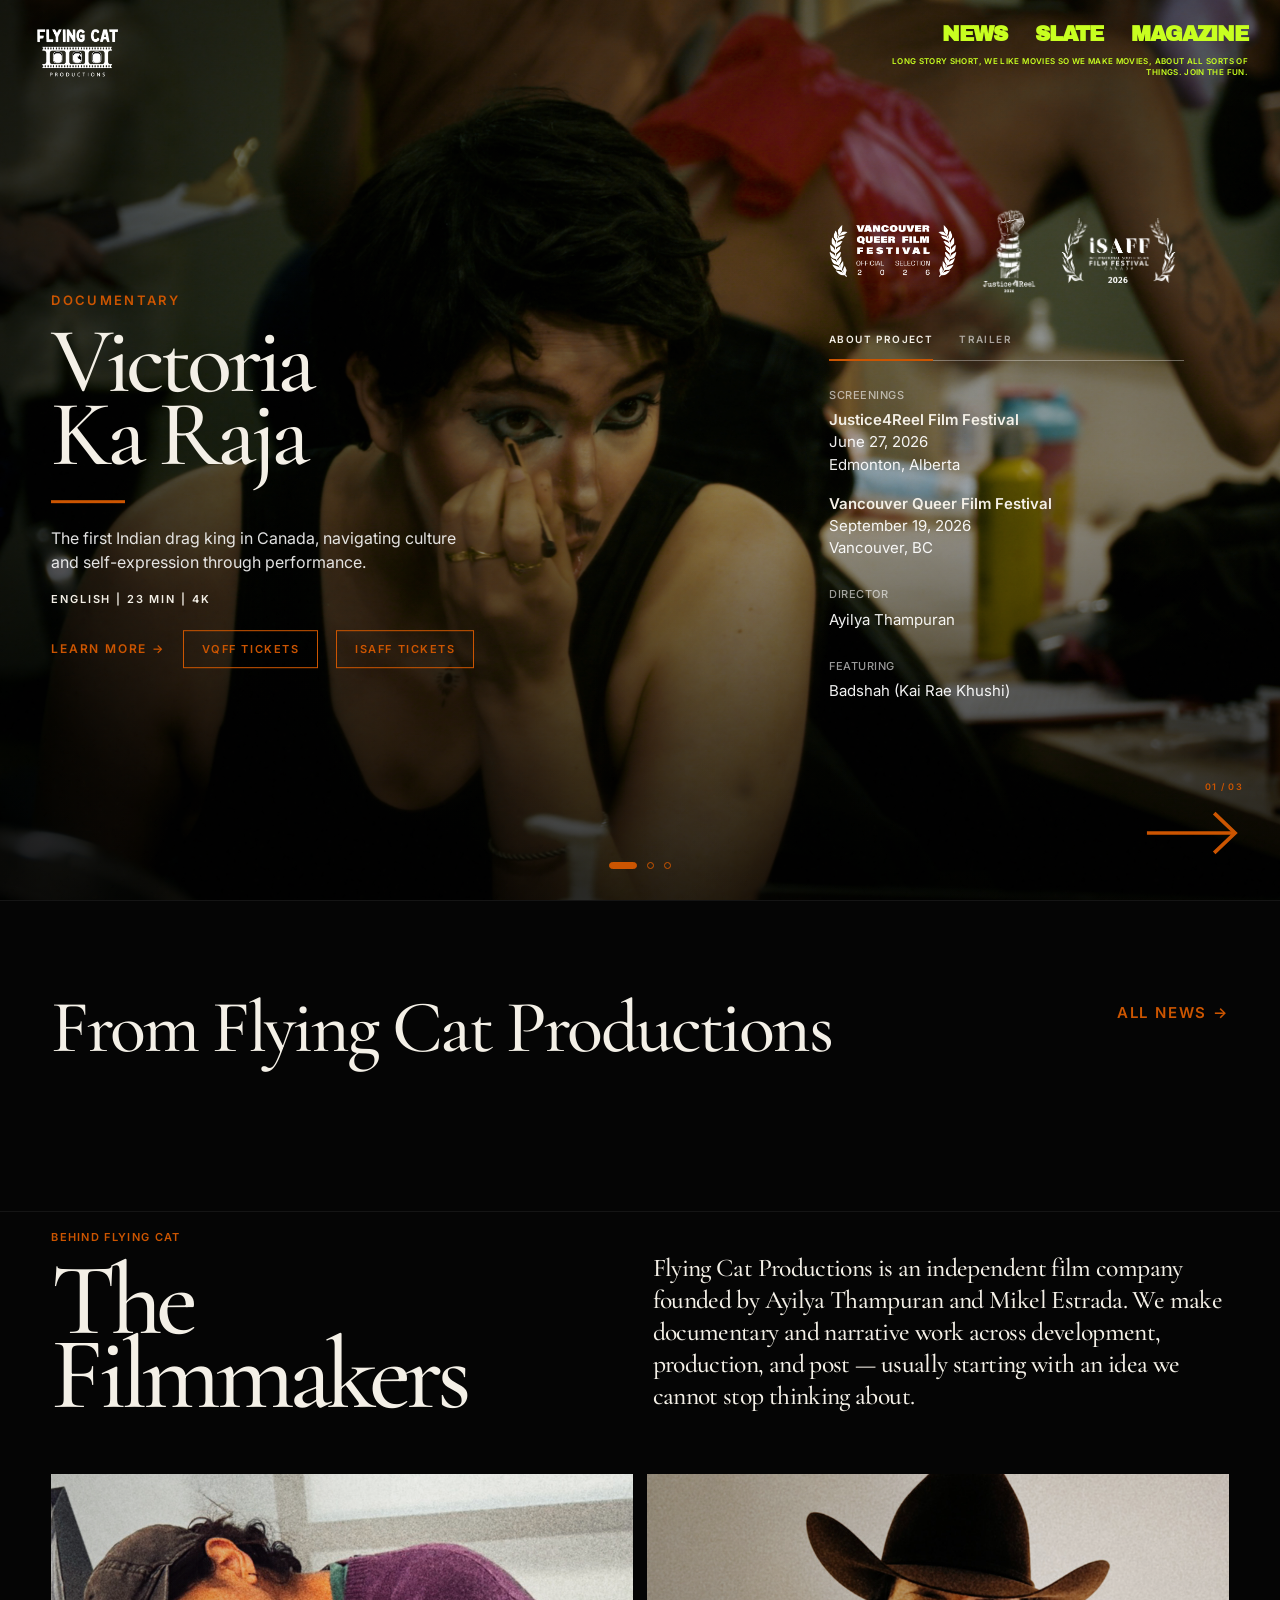
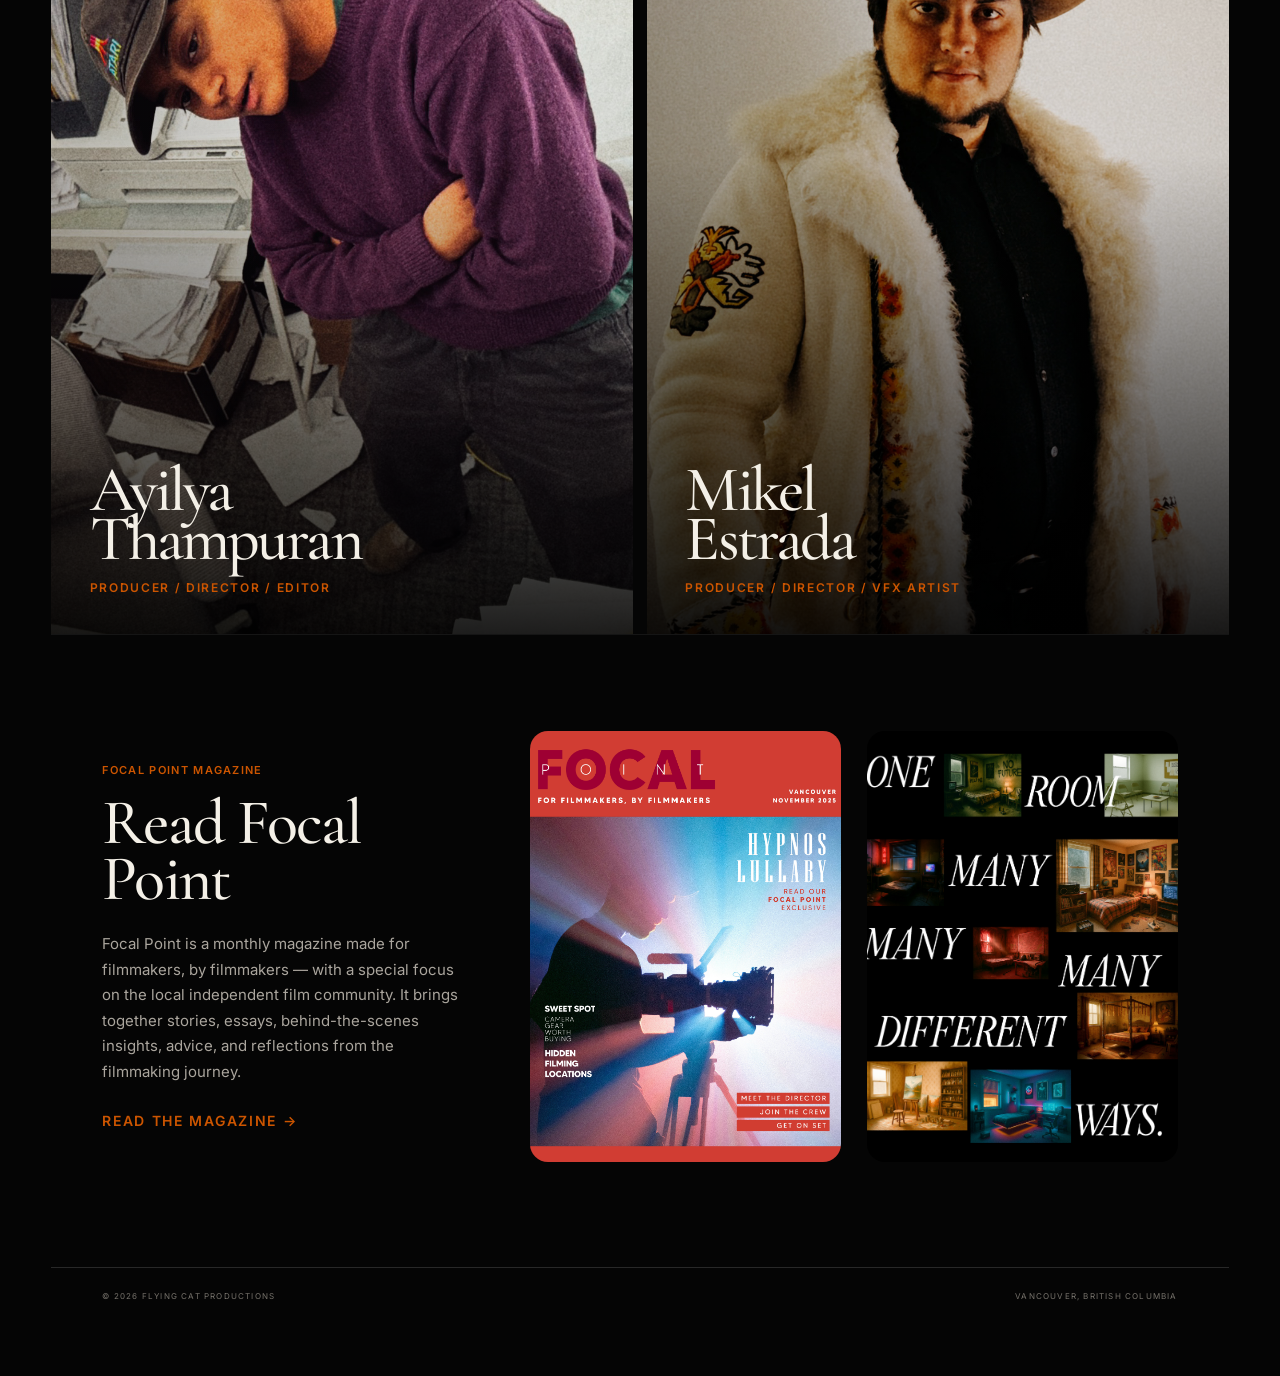
==== commit 06105641: "Refine homepage mobile carousel and filmmakers section" ====
--- a/index.html
+++ b/index.html
@@ -614,14 +614,12 @@
 
 </section>
 
-
-
 <!-- =========================================================
      NEWS
      ========================================================= -->
 
 <section
-    class="section"
+    class="section section-news"
     id="news"
 >
 
@@ -651,163 +649,263 @@
         ></div>
 
 
-        <!-- =====================================================
-             FILMMAKERS
-             ===================================================== -->
-
-        <section
-            class="makers"
-            id="about"
+    </div>
+
+</section>
+
+
+
+<!-- =========================================================
+     FILMMAKERS
+     ========================================================= -->
+
+<section
+    class="section section-makers"
+    id="about"
+>
+
+    <div class="section-inner">
+
+
+        <!-- =================================================
+             INTRO
+             ================================================= -->
+
+        <div class="fcp-makers-intro">
+
+
+            <div class="fcp-makers-heading">
+
+                <div class="eyebrow">
+                    Behind Flying Cat
+                </div>
+
+                <h2>
+                    The<br>
+                    Filmmakers
+                </h2>
+
+            </div>
+
+
+            <div class="fcp-makers-statement">
+
+                <p class="fcp-makers-big-copy">
+                    
+                    Flying Cat Productions is an independent film company
+    founded by Ayilya Thampuran and Mikel Estrada.
+    We make documentary and narrative work across development,
+    production, and post — usually starting with an idea
+    we cannot stop thinking about.
+                </p>
+
+
+            
+
+            </div>
+
+
+        </div>
+
+
+
+        <!-- =================================================
+             EXPANDING PANELS
+             ================================================= -->
+
+        <div
+            class="fcp-makers-panels"
+            id="fcpMakersPanels"
         >
 
 
-            <div class="makers-heading">
-
-                <div class="eyebrow">
-                    The Filmmakers
-                </div>
-
-                <h2>
-                    We like stories that <br>
-                    refuse to leave us alone.
-                </h2>
-
-            </div>
-
-
-            <div class="makers-intro-copy">
-
-                <p>
-                    Flying Cat Productions is an independent film company
-                    founded by Ayilya Thampuran and Mikel Estrada.
-                    We make documentary and narrative work across development,
-                    production, and post — usually starting with an
-                    idea we cannot stop thinking about.
-                </p>
-
-            </div>
-
-
-            <div class="people">
-
-
-                <!-- AYILYA -->
-
-                <article class="person-card">
-
-                    <div class="person-photo">
-
-                        <img
-                            src="assets/homepage/ayilya.JPG"
-                            alt="Ayilya Thampuran"
-                        >
-
+            <!-- =================================================
+                 AYILYA
+                 ================================================= -->
+
+            <article
+                class="fcp-maker-panel"
+                data-maker="ayilya"
+                tabindex="0"
+            >
+
+
+                <img
+                    src="assets/homepage/ayilya.JPG"
+                    alt="Ayilya Thampuran"
+                    class="fcp-maker-image"
+                >
+
+
+                <div class="fcp-maker-shade"></div>
+
+
+                <div class="fcp-maker-content">
+
+
+                    <div class="fcp-maker-number">
+                        01
                     </div>
 
 
-                    <div class="person-info">
+                    <div class="fcp-maker-name-block">
 
                         <h3>
-                            Ayilya Thampuran
+                            Ayilya<br>
+                            Thampuran
                         </h3>
 
-
-                        <div class="role">
+                        <div class="fcp-maker-role">
                             Producer / Director / Editor
                         </div>
 
-
-                        <p class="person-bio">
-                            Ayilya Thampuran is a filmmaker based in Vancouver, BC, working across documentary, cinematography, and editing.
-                            With training in journalism from the University of British Columbia and film production, she works to build visually driven,
-                            socially engaged narratives. She thrives on finding and chasing stories about real people, their actions,
-                            and how those stories connect to larger issues affecting communities.
+                    </div>
+
+
+                    <div class="fcp-maker-expanded">
+
+                        <div class="fcp-maker-line"></div>
+
+
+                        <p>
+                            Ayilya Thampuran is a filmmaker based in Vancouver, BC,
+                            working across documentary, cinematography, and editing.
+                            With training in journalism from the University of British
+                            Columbia and film production, she builds visually driven,
+                            socially engaged narratives.
+                        </p>
+
+
+                        <p>
+                            She thrives on finding and chasing stories about real
+                            people, their actions, and how those stories connect to
+                            larger issues affecting communities.
                         </p>
 
 
                         <a
                             href="https://www.instagram.com/ayi_ayi_captain/"
-                            class="person-social"
                             target="_blank"
                             rel="noopener noreferrer"
+                            class="fcp-maker-link"
                         >
-                            Instagram
+                            Instagram →
                         </a>
 
                     </div>
 
-                </article>
-
-
-                <!-- MIKEL -->
-
-                <article class="person-card">
-
-                    <div class="person-photo">
-
-                        <img
-                            src="assets/homepage/mikel.jpeg"
-                            alt="Mikel Estrada"
-                        >
-
+
+                </div>
+
+
+            </article>
+
+
+
+            <!-- =================================================
+                 MIKEL
+                 ================================================= -->
+
+            <article
+                class="fcp-maker-panel"
+                data-maker="mikel"
+                tabindex="0"
+            >
+
+
+                <img
+                    src="assets/homepage/mikel.jpeg"
+                    alt="Mikel Estrada"
+                    class="fcp-maker-image"
+                >
+
+
+                <div class="fcp-maker-shade"></div>
+
+
+                <div class="fcp-maker-content">
+
+
+                    <div class="fcp-maker-number">
+                        02
                     </div>
 
 
-                    <div class="person-info">
+                    <div class="fcp-maker-name-block">
 
                         <h3>
-                            Mikel Estrada
+                            Mikel<br>
+                            Estrada
                         </h3>
 
-
-                        <div class="role">
+                        <div class="fcp-maker-role">
                             Producer / Director / VFX Artist
                         </div>
 
-
-                        <p class="person-bio">
-                            Mikel Estrada is a Producer and partner
-                            at Vancouver-based independent production company
-                            Flying Cat Productions. He studied Animation
-                            Engineering at Universidad Panamericana and Visual
-                            Effects at Kwantlen Polytechnic University, and
-                            trained in screenwriting with acclaimed Latin
-                            American filmmakers including Carlos Cuarón,
-                            Astrid Romero, Marcelo Tobar, and Fernanda Valadez.
+                    </div>
+
+
+                    <div class="fcp-maker-expanded">
+
+                        <div class="fcp-maker-line"></div>
+
+
+                        <p>
+                            Mikel Estrada is a Producer and partner at Vancouver-based
+                            independent production company Flying Cat Productions.
+                            He studied Animation Engineering at Universidad Panamericana
+                            and Visual Effects at Kwantlen Polytechnic University.
+                        </p>
+
+
+                        <p>
+                            He trained in screenwriting with acclaimed Latin American
+                            filmmakers including Carlos Cuarón, Astrid Romero,
+                            Marcelo Tobar, and Fernanda Valadez.
                         </p>
 
 
                         <a
                             href="https://www.instagram.com/mikelestradada/"
-                            class="person-social"
                             target="_blank"
                             rel="noopener noreferrer"
+                            class="fcp-maker-link"
                         >
-                            Instagram
+                            Instagram →
                         </a>
 
                     </div>
 
-                </article>
-
-
-            </div>
-
-
-        </section>
-
-
-        <!-- =====================================================
-             MAGAZINE
-             ===================================================== -->
-
-        <div
-            class="magazine"
-            id="magazine"
-        >
-
-
-            <div>
+
+                </div>
+
+
+            </article>
+
+
+        </div>
+
+
+
+        
+
+
+<!-- =========================================================
+     MAGAZINE
+     ========================================================= -->
+
+<section
+    class="section section-magazine"
+    id="magazine"
+>
+
+    <div class="section-inner">
+
+
+        <div class="magazine">
+
+
+            <div class="magazine-text">
 
 
                 <div class="eyebrow">
@@ -841,6 +939,7 @@
             </div>
 
 
+
             <div class="magazine-covers">
 
 
@@ -873,8 +972,6 @@
     </div>
 
 </section>
-
-
 
 <!-- =========================================================
      FOOTER
@@ -1187,7 +1284,7 @@
             "50% 50%",
 
         mobileFocalPoint:
-            "50% 50%",
+    "10% 50%",
 
         desktopScale:
             1,
@@ -2400,7 +2497,6 @@
 
 const STRAPI_URL =
     "https://strapi-cms-focal-point-magazine-production.up.railway.app";
-
 
 
 function escapeNewsHtml(
@@ -2516,6 +2612,14 @@
         );
 
 
+        /* LOAD ARTICLE THUMBNAILS */
+
+        params.set(
+            "populate[thumbnail]",
+            "true"
+        );
+
+
         params.set(
             "sort[0]",
             "publicationDate:desc"
@@ -2585,53 +2689,134 @@
                         )}`;
 
 
+                    /* =========================================
+                       THUMBNAIL
+                       Supports Strapi media response formats
+                       ========================================= */
+
+                    const thumbnail =
+                        article.thumbnail?.data?.attributes
+                        ||
+                        article.thumbnail?.data
+                        ||
+                        article.thumbnail
+                        ||
+                        null;
+
+
+                    const thumbnailPath =
+                        thumbnail?.formats?.large?.url
+                        ||
+                        thumbnail?.formats?.medium?.url
+                        ||
+                        thumbnail?.formats?.small?.url
+                        ||
+                        thumbnail?.url
+                        ||
+                        "";
+
+
+                    const thumbnailUrl =
+                        thumbnailPath
+                        ?
+                        (
+                            thumbnailPath.startsWith(
+                                "http"
+                            )
+                                ?
+                                thumbnailPath
+                                :
+                                `${STRAPI_URL}${thumbnailPath}`
+                        )
+                        :
+                        "";
+
+
+                    const thumbnailAlt =
+                        thumbnail?.alternativeText
+                        ||
+                        article.title
+                        ||
+                        "Flying Cat Productions news article";
+
+
                     return `
                         <a
                             href="${escapeNewsHtml(url)}"
                             class="news-card"
                         >
 
-                            <div class="eyebrow">
-
-                                ${escapeNewsHtml(
-                                    article.category
-                                    ||
-                                    "News"
-                                )}
-
-                                /
-
-                                ${escapeNewsHtml(
-                                    formatHomepageNewsDate(
-                                        article.publicationDate
-                                    )
-                                )}
+                            ${
+                                thumbnailUrl
+                                ?
+                                `
+                                <div class="news-card-image">
+
+                                    <img
+                                        src="${escapeNewsHtml(
+                                            thumbnailUrl
+                                        )}"
+                                        alt="${escapeNewsHtml(
+                                            thumbnailAlt
+                                        )}"
+                                        loading="lazy"
+                                    >
+
+                                </div>
+                                `
+                                :
+                                ""
+                            }
+
+
+                            <div class="news-card-copy">
+
+
+                                <div class="eyebrow">
+
+                                    ${escapeNewsHtml(
+                                        article.category
+                                        ||
+                                        "News"
+                                    )}
+
+                                    /
+
+                                    ${escapeNewsHtml(
+                                        formatHomepageNewsDate(
+                                            article.publicationDate
+                                        )
+                                    )}
+
+                                </div>
+
+
+                                <h3>
+
+                                    ${escapeNewsHtml(
+                                        article.title
+                                        ||
+                                        "Untitled"
+                                    )}
+
+                                </h3>
+
+
+                                <p>
+
+                                    ${escapeNewsHtml(
+                                        article.excerpt
+                                        ||
+                                        article.subtitle
+                                        ||
+                                        ""
+                                    )}
+
+                                </p>
+
 
                             </div>
 
-
-                            <h3>
-
-                                ${escapeNewsHtml(
-                                    article.title
-                                    ||
-                                    "Untitled"
-                                )}
-
-                            </h3>
-
-
-                            <p>
-
-                                ${escapeNewsHtml(
-                                    article.excerpt
-                                    ||
-                                    article.subtitle
-                                    ||
-                                    ""
-                                )}
-
-                            </p>
 
                         </a>
                     `;
--- a/assets/css/main.css
+++ b/assets/css/main.css
@@ -2,15 +2,15 @@
     --black: #050505;
     --white: #f4f0e7;
     --muted: #aaa59d;
-    --line: rgba(255,255,255,0.14);
+    --line: rgba(255, 255, 255, 0.14);
     --accent: #CC5500;
     --header-green: #C8FF20;
 }
 
 
 /* =========================================================
-    RESET
-    ========================================================= */
+   RESET
+   ========================================================= */
 
 * {
     box-sizing: border-box;
@@ -55,8 +55,8 @@
 
 
 /* =========================================================
-    GRAIN
-    ========================================================= */
+   GRAIN
+   ========================================================= */
 
 body::after {
     content: "";
@@ -76,14 +76,15 @@
 
 
 /* =========================================================
-    HERO
-    ========================================================= */
+   HERO
+   ========================================================= */
 
 .hero {
     position: relative;
 
     width: 100%;
     height: 100vh;
+
     min-height: 760px;
 
     overflow: hidden;
@@ -93,8 +94,8 @@
 
 
 /* =========================================================
-    SHARED HEADER POSITION ON HOMEPAGE
-    ========================================================= */
+   HEADER
+   ========================================================= */
 
 fcp-header {
     position: absolute;
@@ -111,8 +112,8 @@
 
 
 /* =========================================================
-    HERO IMAGE
-    ========================================================= */
+   HERO IMAGE
+   ========================================================= */
 
 .hero-image-wrap {
     position: absolute;
@@ -163,8 +164,8 @@
 
 
 /* =========================================================
-    IMAGE OVERLAY
-    ========================================================= */
+   HERO IMAGE OVERLAY
+   ========================================================= */
 
 .hero-image-wrap::after {
     content: "";
@@ -177,27 +178,26 @@
     pointer-events: none;
 
     background:
-
         linear-gradient(
             90deg,
-            rgba(0,0,0,0.68) 0%,
-            rgba(0,0,0,0.40) 21%,
-            rgba(0,0,0,0.08) 55%,
-            rgba(0,0,0,0.34) 100%
+            rgba(0, 0, 0, 0.68) 0%,
+            rgba(0, 0, 0, 0.40) 21%,
+            rgba(0, 0, 0, 0.08) 55%,
+            rgba(0, 0, 0, 0.34) 100%
         ),
 
         linear-gradient(
             0deg,
-            rgba(0,0,0,0.72) 0%,
-            rgba(0,0,0,0.02) 48%,
-            rgba(0,0,0,0.14) 100%
+            rgba(0, 0, 0, 0.72) 0%,
+            rgba(0, 0, 0, 0.02) 48%,
+            rgba(0, 0, 0, 0.14) 100%
         );
 }
 
 
 /* =========================================================
-    LEFT HERO COPY
-    ========================================================= */
+   LEFT HERO COPY
+   ========================================================= */
 
 .hero-copy {
     position: absolute;
@@ -263,8 +263,8 @@
 
 
 /* =========================================================
-    PROJECT TITLE
-    ========================================================= */
+   HERO TITLE
+   ========================================================= */
 
 .hero-copy h1 {
     margin: 0;
@@ -311,7 +311,7 @@
         18px;
 
     color:
-        rgba(255,255,255,0.88);
+        rgba(255, 255, 255, 0.88);
 
     font-size: 16px;
 
@@ -330,6 +330,11 @@
 
     text-transform: uppercase;
 }
+
+
+/* =========================================================
+   VIEW PROJECT
+   ========================================================= */
 
 .view-project {
     display: inline-flex;
@@ -371,6 +376,7 @@
 .hero-actions {
     display: flex;
     align-items: center;
+
     gap: 18px;
 
     margin-top: 22px;
@@ -382,6 +388,7 @@
 
 .ticket-button {
     display: inline-flex;
+
     align-items: center;
     justify-content: center;
 
@@ -432,8 +439,8 @@
 
 
 /* =========================================================
-    RIGHT PROJECT PANEL
-    ========================================================= */
+   RIGHT HERO METADATA
+   ========================================================= */
 
 .hero-metadata {
     position: absolute;
@@ -499,8 +506,8 @@
 
 
 /* =========================================================
-    LAURELS
-    ========================================================= */
+   LAURELS
+   ========================================================= */
 
 .hero-laurels {
     display: flex;
@@ -521,17 +528,29 @@
 
 .hero-laurel-vqff {
     width: 128px;
-    flex: 0 0 auto;
+
+    flex:
+        0
+        0
+        auto;
 }
 
 .hero-laurel-j4r {
     width: 60px;
-    flex: 0 0 auto;
+
+    flex:
+        0
+        0
+        auto;
 }
 
 .hero-laurel-isaff {
     width: 115px;
-    flex: 0 0 auto;
+
+    flex:
+        0
+        0
+        auto;
 }
 
 .hero-laurels img {
@@ -545,8 +564,8 @@
 
 
 /* =========================================================
-    PROJECT TABS
-    ========================================================= */
+   PROJECT TABS
+   ========================================================= */
 
 .project-tabs {
     display: flex;
@@ -562,7 +581,7 @@
 
     border-bottom:
         1px solid
-        rgba(255,255,255,0.34);
+        rgba(255, 255, 255, 0.34);
 }
 
 .project-tab {
@@ -575,7 +594,7 @@
     background: transparent;
 
     color:
-        rgba(255,255,255,0.58);
+        rgba(255, 255, 255, 0.58);
 
     font-size: 10px;
     font-weight: 600;
@@ -647,8 +666,8 @@
 
 
 /* =========================================================
-    PANEL TRANSITIONS
-    ========================================================= */
+   PANEL TRANSITIONS
+   ========================================================= */
 
 .metadata-panel {
     opacity: 1;
@@ -682,8 +701,8 @@
 
 
 /* =========================================================
-    ABOUT PANEL
-    ========================================================= */
+   ABOUT PANEL
+   ========================================================= */
 
 .about-panel {
     display: block;
@@ -695,8 +714,8 @@
 
 
 /* =========================================================
-    TRAILER
-    ========================================================= */
+   TRAILER
+   ========================================================= */
 
 .trailer-panel {
     display: none;
@@ -716,11 +735,12 @@
 
     overflow: hidden;
 
-    background: #080808;
+    background:
+        #080808;
 
     border:
         1px solid
-        rgba(255,255,255,0.16);
+        rgba(255, 255, 255, 0.16);
 }
 
 .trailer-player iframe {
@@ -743,7 +763,9 @@
     height: 100%;
 
     display: flex;
+
     flex-direction: column;
+
     align-items: center;
     justify-content: center;
 
@@ -800,17 +822,16 @@
     pointer-events: none;
 
     background:
-
         linear-gradient(
             0deg,
-            rgba(0,0,0,0.62) 0%,
-            rgba(0,0,0,0.12) 55%,
-            rgba(0,0,0,0.18) 100%
+            rgba(0, 0, 0, 0.62) 0%,
+            rgba(0, 0, 0, 0.12) 55%,
+            rgba(0, 0, 0, 0.18) 100%
         ),
 
         linear-gradient(
             90deg,
-            rgba(0,0,0,0.18),
+            rgba(0, 0, 0, 0.18),
             transparent 55%
         );
 }
@@ -829,6 +850,7 @@
     height: 58px;
 
     display: grid;
+
     place-items: center;
 
     border:
@@ -838,7 +860,7 @@
     border-radius: 50%;
 
     background:
-        rgba(0,0,0,0.18);
+        rgba(0, 0, 0, 0.18);
 
     backdrop-filter:
         blur(2px);
@@ -853,7 +875,7 @@
         scale(1.06);
 
     background:
-        rgba(204,85,0,0.16);
+        rgba(204, 85, 0, 0.16);
 }
 
 .trailer-play-icon::before {
@@ -885,7 +907,7 @@
     z-index: 2;
 
     color:
-        rgba(255,255,255,0.84);
+        rgba(255, 255, 255, 0.84);
 
     font-size: 9px;
     font-weight: 600;
@@ -898,7 +920,7 @@
         0
         2px
         9px
-        rgba(0,0,0,0.55);
+        rgba(0, 0, 0, 0.55);
 }
 
 .trailer-coming-soon {
@@ -916,13 +938,13 @@
 
     border:
         1px solid
-        rgba(255,255,255,0.16);
+        rgba(255, 255, 255, 0.16);
 
     background:
-        rgba(0,0,0,0.48);
+        rgba(0, 0, 0, 0.48);
 
     color:
-        rgba(255,255,255,0.64);
+        rgba(255, 255, 255, 0.64);
 
     font-size: 10px;
     font-weight: 600;
@@ -936,6 +958,7 @@
     content: "";
 
     position: absolute;
+
     inset: 0;
 
     opacity: 0.26;
@@ -944,7 +967,7 @@
         linear-gradient(
             120deg,
             transparent 20%,
-            rgba(204,85,0,0.15) 50%,
+            rgba(204, 85, 0, 0.15) 50%,
             transparent 80%
         );
 }
@@ -953,7 +976,7 @@
     margin-top: 15px;
 
     color:
-        rgba(255,255,255,0.68);
+        rgba(255, 255, 255, 0.68);
 
     font-size: 10px;
     font-weight: 600;
@@ -965,14 +988,14 @@
 
 
 /* =========================================================
-    METADATA
-    ========================================================= */
+   METADATA
+   ========================================================= */
 
 .hero-fact {
     margin-bottom: 27px;
 
     color:
-        rgba(255,255,255,0.94);
+        rgba(255, 255, 255, 0.94);
 
     font-size: 15px;
 
@@ -989,7 +1012,7 @@
     margin-bottom: 6px;
 
     color:
-        rgba(255,255,255,0.60);
+        rgba(255, 255, 255, 0.60);
 
     font-size: 11px;
     font-weight: 500;
@@ -1000,8 +1023,7 @@
 }
 
 .hero-fact strong {
-    color:
-        var(--white);
+    color: var(--white);
 
     font-weight: 600;
 }
@@ -1045,8 +1067,8 @@
 
 
 /* =========================================================
-    CAROUSEL
-    ========================================================= */
+   CAROUSEL
+   ========================================================= */
 
 .carousel-next {
     position: absolute;
@@ -1060,6 +1082,7 @@
     height: 66px;
 
     display: flex;
+
     align-items: center;
     justify-content: flex-end;
 
@@ -1130,6 +1153,7 @@
         translateX(-50%);
 
     display: flex;
+
     align-items: center;
 
     gap: 10px;
@@ -1164,12 +1188,14 @@
 
 
 /* =========================================================
-    LOWER SITE
-    ========================================================= */
+   LOWER SITE
+   ========================================================= */
 
 .section {
+    width: 100%;
+
     padding:
-        80px
+        92px
         4vw;
 
     background:
@@ -1181,22 +1207,85 @@
 }
 
 .section-inner {
+    width: 100%;
+
     max-width: 1450px;
 
-    margin: auto;
+    margin:
+        0
+        auto;
+}
+
+
+/* =========================================================
+   SHARED LOWER-SITE ELEMENTS
+   ========================================================= */
+
+.eyebrow {
+    color:
+        var(--accent);
+
+    font-family:
+        "Inter",
+        Arial,
+        sans-serif;
+
+    font-size: 11px;
+    font-weight: 600;
+
+    letter-spacing: 0.12em;
+
+    text-transform: uppercase;
+}
+
+.small-orange-link {
+    color:
+        var(--accent);
+
+    font-family:
+        "Inter",
+        Arial,
+        sans-serif;
+
+    font-size: 14px;
+    font-weight: 600;
+
+    letter-spacing: 0.12em;
+
+    text-transform: uppercase;
+
+    transition:
+        opacity 0.2s ease;
+}
+
+.small-orange-link:hover {
+    opacity: 0.7;
+}
+
+
+/* =========================================================
+   NEWS
+   ========================================================= */
+
+.section-news {
+    padding-top: 92px;
+    padding-bottom: 100px;
 }
 
 .section-title {
     display: flex;
+
     align-items: flex-start;
     justify-content: space-between;
 
-    gap: 30px;
-
-    margin-bottom: 45px;
+    gap: 40px;
+
+    margin-bottom: 50px;
 }
 
 .section-title h2 {
+    max-width: 1000px;
+
     margin: 0;
 
     font-family:
@@ -1206,424 +1295,30 @@
 
     font-size:
         clamp(
-            45px,
-            5vw,
-            70px
+            54px,
+            5.8vw,
+            88px
         );
 
     font-weight: 500;
 
-    line-height: 0.95;
-}
-
-.small-orange-link {
-    color:
-        var(--accent);
-
-    font-size: 9px;
-    font-weight: 600;
-
-    letter-spacing: 0.12em;
-
-    text-transform: uppercase;
-}
-
-
-/* =========================================================
-    NEWS
-    ========================================================= */
+    line-height: 0.92;
+
+    letter-spacing: -0.035em;
+}
+
+.section-title .small-orange-link {
+    flex:
+        0
+        0
+        auto;
+
+    margin-top: 10px;
+
+    font-size: 15px;
+}
 
 .news-grid {
-    display: grid;
-
-    grid-template-columns:
-        repeat(
-            2,
-            1fr
-        );
-
-    gap: 30px;
-}
-
-.news-card {
-    padding:
-        28px
-        0
-        30px;
-
-    border-top:
-        1px solid
-        var(--line);
-
-    border-bottom:
-        1px solid
-        var(--line);
-}
-
-.eyebrow {
-    color:
-        var(--accent);
-
-    font-size: 9px;
-    font-weight: 600;
-
-    letter-spacing: 0.12em;
-
-    text-transform: uppercase;
-}
-
-.news-card h3 {
-    max-width: 580px;
-
-    margin:
-        15px
-        0
-        14px;
-
-    font-family:
-        "Cormorant Garamond",
-        Georgia,
-        serif;
-
-    font-size: 35px;
-    font-weight: 500;
-
-    line-height: 0.98;
-}
-
-.news-card p {
-    max-width: 560px;
-
-    margin: 0;
-
-    color:
-        var(--muted);
-
-    font-size: 14px;
-
-    line-height: 1.65;
-}
-
-
-/* =========================================================
-   FILMMAKERS
-   ========================================================= */
-
-.makers {
-    display: grid;
-
-    grid-template-columns:
-        minmax(0, 1fr)
-        minmax(0, 1fr);
-
-    column-gap: 80px;
-    row-gap: 80px;
-
-    align-items: start;
-
-    padding:
-        90px
-        0
-        90px;
-
-    border-top:
-        1px solid var(--line);
-
-    border-bottom:
-        1px solid var(--line);
-}
-
-
-/* INTRO LEFT */
-
-.makers-heading {
-    align-self: start;
-}
-
-.makers-heading h2 {
-    max-width: 650px;
-
-    margin:
-        18px
-        0
-        0;
-
-    font-family:
-        "Cormorant Garamond",
-        Georgia,
-        serif;
-
-    font-size:
-        clamp(
-            48px,
-            5vw,
-            82px
-        );
-
-    font-weight: 500;
-
-    line-height: .88;
-
-    letter-spacing: -.035em;
-}
-
-.makers-intro-copy::before {
-    content: "";
-
-    display: block;
-
-    width: 42px;
-    height: 1px;
-
-    margin:
-        7px
-        22px
-        0
-        0;
-
-    flex: 0 0 auto;
-
-    background: var(--accent);
-}
-
-
-/* INTRO RIGHT */
-
-.makers-intro-copy {
-    display: flex;
-    align-items: flex-start;
-
-    padding-top: 22px;
-}
-
-.makers-intro-copy p {
-    max-width: 590px;
-
-    margin: 0;
-
-    color: var(--muted);
-
-    font-family:
-        "Inter",
-        Arial,
-        sans-serif;
-
-    font-size:
-        clamp(
-            14px,
-            1.1vw,
-            18px
-        );
-
-    line-height: 1.7;
-}
-
-
-/* FULL WIDTH PROFILE ROW */
-
-.people {
-    grid-column:
-        1 / -1;
-
-    display: grid;
-
-    grid-template-columns:
-        repeat(
-            2,
-            minmax(0, 1fr)
-        );
-
-    gap: 42px;
-
-    padding-top: 10px;
-}
-
-
-/* INDIVIDUAL PROFILE */
-
-.person-card {
-    min-width: 0;
-}
-
-.person-photo {
-    position: relative;
-
-    width: 78%;
-    max-width: 420px;
-
-    aspect-ratio: 4 / 5;
-
-    overflow: hidden;
-
-    background: #111;
-}
-
-.person-photo img {
-    position: absolute;
-
-    inset: 0;
-
-    width: 100%;
-    height: 100%;
-
-    max-width: none;
-
-    object-fit: cover;
-    object-position: center center;
-}
-
-.person-info {
-    padding-top: 24px;
-}
-
-.person-card h3 {
-    margin: 0;
-
-    font-family:
-        "Cormorant Garamond",
-        Georgia,
-        serif;
-
-    font-size:
-        clamp(
-            36px,
-            3.2vw,
-            54px
-        );
-
-    font-weight: 500;
-
-    line-height: .95;
-
-    letter-spacing: -.025em;
-}
-
-.person-card .role {
-    margin-top: 11px;
-
-    color: var(--accent);
-
-    font-family:
-        "Inter",
-        Arial,
-        sans-serif;
-
-    font-size: 10px;
-
-    font-weight: 600;
-
-    letter-spacing: .1em;
-
-    text-transform: uppercase;
-}
-
-.person-bio {
-    max-width: 620px;
-
-    margin:
-        22px
-        0
-        0;
-
-    color: var(--muted);
-
-    font-family:
-        "Cormorant Garamond",
-        Georgia,
-        serif;
-
-    font-size:
-        clamp(
-            19px,
-            1.45vw,
-            24px
-        );
-
-    line-height: 1.35;
-}
-
-.person-social {
-    display: inline-block;
-
-    margin-top: 26px;
-
-    color: var(--white);
-
-    font-family:
-        "Inter",
-        Arial,
-        sans-serif;
-
-    font-size: 10px;
-
-    font-weight: 600;
-
-    letter-spacing: .1em;
-
-    text-transform: uppercase;
-
-    text-decoration: none;
-
-    border-bottom:
-        1px solid currentColor;
-
-    padding-bottom: 4px;
-}
-
-.person-social:hover {
-    color: var(--accent);
-}
-
-
-/* =========================================================
-    MAGAZINE
-    ========================================================= */
-
-.magazine {
-    display: grid;
-
-    grid-template-columns:
-        0.8fr
-        1.2fr;
-
-    gap: 70px;
-
-    align-items: center;
-
-    padding-top: 120px;
-    padding-bottom: 90px;
-}
-
-.magazine h2 {
-    margin:
-        17px
-        0
-        23px;
-
-    font-family:
-        "Cormorant Garamond",
-        Georgia,
-        serif;
-
-    font-size: 60px;
-
-    font-weight: 500;
-
-    line-height: 0.88;
-}
-
-.magazine-copy {
-    max-width: 350px;
-
-    color:
-        var(--muted);
-
-    font-size: 14px;
-
-    line-height: 1.7;
-}
-
-.magazine-covers {
     display: grid;
 
     grid-template-columns:
@@ -1635,16 +1330,229 @@
             )
         );
 
-    gap: 28px;
+    column-gap: 32px;
+    row-gap: 40px;
+}
+
+.news-card {
+    display: block;
+
+    width: 100%;
+
+    min-width: 0;
+
+    padding:
+        0
+        0
+        34px;
+
+    border-top:
+        1px solid
+        var(--line);
+
+    border-bottom:
+        1px solid
+        var(--line);
+}
+
+.news-card-image {
+    position: relative;
+
+    width: 100%;
+
+    aspect-ratio:
+        2.1 / 1;
+
+    margin-bottom: 25px;
+
+    overflow: hidden;
+
+    background:
+        #111;
+}
+
+.news-card-image img {
+    width: 100%;
+    height: 100%;
+
+    max-width: none;
+
+    object-fit: cover;
+
+    transform:
+        scale(1);
+
+    transition:
+        transform 0.7s cubic-bezier(
+            0.22,
+            1,
+            0.36,
+            1
+        );
+}
+
+.news-card:hover
+.news-card-image img {
+    transform:
+        scale(1.025);
+}
+
+.news-card-copy {
+    width: 100%;
+}
+
+.news-card .eyebrow {
+    font-size: 13px;
+}
+
+.news-card h3 {
+    width: 100%;
+
+    max-width: 680px;
+
+    margin:
+        18px
+        0
+        15px;
+
+    font-family:
+        "Cormorant Garamond",
+        Georgia,
+        serif;
+
+    font-size:
+        clamp(
+            32px,
+            3vw,
+            46px
+        );
+
+    font-weight: 500;
+
+    line-height: 0.97;
+
+    letter-spacing: -0.02em;
+}
+
+.news-card p {
+    width: 100%;
+
+    max-width: 650px;
+
+    margin: 0;
+
+    color:
+        var(--muted);
+
+    font-family:
+        "Inter",
+        Arial,
+        sans-serif;
+
+    font-size: 15px;
+
+    line-height: 1.65;
+}
+
+
+/* =========================================================
+   MAGAZINE
+   ========================================================= */
+
+.section-magazine {
+    padding-top: 96px;
+    padding-bottom: 105px;
+}
+
+.magazine {
+    display: grid;
+
+    grid-template-columns:
+        minmax(
+            280px,
+            0.72fr
+        )
+        minmax(
+            0,
+            1.28fr
+        );
+
+    gap: 64px;
+
+    align-items: center;
+}
+
+.magazine-text {
+    max-width: 430px;
+}
+
+.magazine h2 {
+    margin:
+        18px
+        0
+        24px;
+
+    font-family:
+        "Cormorant Garamond",
+        Georgia,
+        serif;
+
+    font-size:
+        clamp(
+            54px,
+            5vw,
+            76px
+        );
+
+    font-weight: 500;
+
+    line-height: 0.88;
+
+    letter-spacing: -0.03em;
+}
+
+.magazine-copy {
+    max-width: 410px;
+
+    margin:
+        0
+        0
+        26px;
+
+    color:
+        var(--muted);
+
+    font-family:
+        "Inter",
+        Arial,
+        sans-serif;
+
+    font-size: 15px;
+
+    line-height: 1.7;
+}
+
+.magazine-covers {
+    display: grid;
+
+    grid-template-columns:
+        repeat(
+            2,
+            minmax(
+                0,
+                1fr
+            )
+        );
+
+    gap: 26px;
 }
 
 .magazine-cover {
-    aspect-ratio:
-        0.72;
+    aspect-ratio: 0.72;
 
     overflow: hidden;
 
-    border-radius: 20px;
+    border-radius: 18px;
 
     background:
         #181818;
@@ -1659,11 +1567,1161 @@
 
 
 /* =========================================================
-    FOOTER
-    ========================================================= */
+   LOWER SITE — TABLET
+   ========================================================= */
+
+@media (max-width: 1050px) {
+
+    .section {
+        padding-left: 32px;
+        padding-right: 32px;
+    }
+
+    .news-grid {
+        column-gap: 24px;
+    }
+
+    .magazine {
+        gap: 42px;
+    }
+
+}
+
+
+/* =========================================================
+   LOWER SITE — MOBILE
+   ========================================================= */
+
+@media (max-width: 700px) {
+
+    .section {
+        padding:
+            68px
+            20px;
+    }
+
+    .section-title {
+        flex-direction: column;
+
+        align-items: flex-start;
+
+        gap: 20px;
+
+        margin-bottom: 38px;
+    }
+
+    .section-title h2 {
+        font-size:
+            clamp(
+                46px,
+                14vw,
+                64px
+            );
+    }
+
+    .section-title .small-orange-link {
+        margin-top: 0;
+
+        font-size: 12px;
+    }
+
+    .news-grid {
+        grid-template-columns:
+            1fr;
+
+        gap: 44px;
+    }
+
+    .news-card {
+        padding-bottom: 28px;
+    }
+
+    .news-card-image {
+        aspect-ratio:
+            16 / 9;
+
+        margin-bottom: 21px;
+    }
+
+    .news-card .eyebrow {
+        font-size: 11px;
+    }
+
+    .news-card h3 {
+        max-width: none;
+
+        font-size: 34px;
+    }
+
+    .news-card p {
+        max-width: none;
+
+        font-size: 14px;
+    }
+
+}
+
+/* =========================================================
+   FILMMAKERS — EXPANDING PANELS
+   ========================================================= */
+
+.section-makers {
+    padding-top: 18px;
+    padding-bottom: 52px;
+
+    overflow: hidden;
+}
+
+
+/* =========================================================
+   FILMMAKERS INTRO
+   ========================================================= */
+
+.fcp-makers-intro {
+    display: grid;
+
+    grid-template-columns:
+        minmax(0, 0.95fr)
+        minmax(0, 1.05fr);
+
+    gap: 80px;
+
+    align-items: end;
+
+    margin-bottom: 62px;
+}
+
+
+.fcp-makers-heading .eyebrow {
+    margin-bottom: 20px;
+}
+
+
+.fcp-makers-heading h2 {
+    margin: 0;
+
+    font-family:
+        "Cormorant Garamond",
+        Georgia,
+        serif;
+
+    font-size:
+        clamp(
+            76px,
+            8vw,
+            126px
+        );
+
+    font-weight: 500;
+
+    line-height: 0.72;
+
+    letter-spacing: -0.055em;
+
+    color:
+        var(--white);
+}
+
+
+.fcp-makers-statement {
+    max-width: 650px;
+
+    padding-bottom: 0;
+
+    align-self: end;
+}
+
+
+.fcp-makers-big-copy {
+    margin: 0;
+
+    color:
+        var(--white);
+
+    font-family:
+        "Cormorant Garamond",
+        Georgia,
+        serif;
+
+    font-size:
+        clamp(
+            23px,
+            2vw,
+            32px
+        );
+
+    font-weight: 500;
+
+    line-height: 1.25;
+
+    letter-spacing: -0.025em;
+}
+
+
+/* =========================================================
+   EXPANDING PANELS
+   ========================================================= */
+
+.fcp-makers-panels {
+    display: flex;
+
+    width: 100%;
+
+    height:
+        clamp(
+            520px,
+            63vw,
+            760px
+        );
+
+    gap: 14px;
+
+    overflow: hidden;
+}
+
+
+/* =========================================================
+   INDIVIDUAL PANEL
+   ========================================================= */
+
+.fcp-maker-panel {
+    position: relative;
+
+    flex:
+        1
+        1
+        0;
+
+    min-width: 0;
+
+    overflow: hidden;
+
+    background:
+        #111;
+
+    cursor: pointer;
+
+    outline: none;
+
+    transition:
+        flex 0.65s cubic-bezier(
+            0.22,
+            1,
+            0.36,
+            1
+        );
+}
+
+
+/* =========================================================
+   MAKER IMAGE
+   ========================================================= */
+
+.fcp-maker-image {
+    position: absolute;
+
+    inset: 0;
+
+    width: 100%;
+    height: 100%;
+
+    max-width: none;
+
+    object-fit: cover;
+
+    transform:
+        scale(1.01);
+
+    transition:
+        transform 0.8s cubic-bezier(
+            0.22,
+            1,
+            0.36,
+            1
+        ),
+        object-position 0.65s cubic-bezier(
+            0.22,
+            1,
+            0.36,
+            1
+        ),
+        filter 0.5s ease;
+}
+
+
+/* =========================================================
+   DEFAULT IMAGE FRAMING
+   ========================================================= */
+
+.fcp-maker-panel[data-maker="ayilya"]
+.fcp-maker-image {
+    object-position:
+        30% 24%;
+}
+
+
+.fcp-maker-panel[data-maker="mikel"]
+.fcp-maker-image {
+    object-position:
+        50% 28%;
+}
+
+
+/* =========================================================
+   IMAGE SHADE
+   ========================================================= */
+
+.fcp-maker-shade {
+    position: absolute;
+
+    inset: 0;
+
+    z-index: 1;
+
+    background:
+        linear-gradient(
+            180deg,
+            rgba(0, 0, 0, 0.03) 8%,
+            rgba(0, 0, 0, 0.08) 37%,
+            rgba(0, 0, 0, 0.88) 100%
+        ),
+
+        linear-gradient(
+            90deg,
+            rgba(0, 0, 0, 0.18),
+            transparent 62%
+        );
+
+    transition:
+        background 0.5s ease;
+}
+
+
+/* =========================================================
+   MAKER CONTENT
+   ========================================================= */
+
+.fcp-maker-content {
+    position: absolute;
+
+    inset: 0;
+
+    z-index: 2;
+
+    display: flex;
+
+    flex-direction: column;
+
+    justify-content: flex-end;
+
+    padding:
+        clamp(
+            28px,
+            3vw,
+            46px
+        );
+
+    color:
+        var(--white);
+}
+
+
+/* =========================================================
+   REMOVE 01 / 02
+   ========================================================= */
+
+.fcp-maker-number {
+    display: none;
+}
+
+
+/* =========================================================
+   MAKER NAME
+   ========================================================= */
+
+.fcp-maker-name-block {
+    max-width: 560px;
+
+    transition:
+        transform 0.6s cubic-bezier(
+            0.22,
+            1,
+            0.36,
+            1
+        );
+}
+
+
+.fcp-maker-name-block h3 {
+    margin: 0;
+
+    font-family:
+        "Cormorant Garamond",
+        Georgia,
+        serif;
+
+    font-size:
+        clamp(
+            48px,
+            5vw,
+            78px
+        );
+
+    font-weight: 500;
+
+    line-height: 0.78;
+
+    letter-spacing: -0.045em;
+}
+
+
+/* =========================================================
+   MAKER ROLE
+   ========================================================= */
+
+.fcp-maker-role {
+    margin-top: 16px;
+
+    color:
+        var(--accent);
+
+    font-family:
+        "Inter",
+        Arial,
+        sans-serif;
+
+    font-size: 12px;
+
+    font-weight: 600;
+
+    letter-spacing: 0.14em;
+
+    text-transform: uppercase;
+}
+
+
+/* =========================================================
+   EXPANDED BIO
+   ========================================================= */
+
+.fcp-maker-expanded {
+    width: 100%;
+
+    max-width: 560px;
+
+    max-height: 0;
+
+    margin-top: 0;
+
+    overflow: hidden;
+
+    opacity: 0;
+
+    transform:
+        translateY(18px);
+
+    transition:
+        opacity 0.3s ease,
+
+        transform 0.55s cubic-bezier(
+            0.22,
+            1,
+            0.36,
+            1
+        ),
+
+        max-height 0.55s cubic-bezier(
+            0.22,
+            1,
+            0.36,
+            1
+        ),
+
+        margin-top 0.55s cubic-bezier(
+            0.22,
+            1,
+            0.36,
+            1
+        );
+}
+
+
+.fcp-maker-line {
+    width: 100%;
+
+    height: 1px;
+
+    margin-bottom: 20px;
+
+    background:
+        rgba(255, 255, 255, 0.48);
+}
+
+
+.fcp-maker-expanded p {
+    margin:
+        0
+        0
+        15px;
+
+    color:
+        rgba(255, 255, 255, 0.86);
+
+    font-family:
+        "Inter",
+        Arial,
+        sans-serif;
+
+    font-size: 15px;
+
+    line-height: 1.65;
+}
+
+
+/* =========================================================
+   INSTAGRAM LINK
+   ========================================================= */
+
+.fcp-maker-link {
+    display: inline-block;
+
+    margin-top: 10px;
+
+    color:
+        var(--accent);
+
+    font-family:
+        "Inter",
+        Arial,
+        sans-serif;
+
+    font-size: 12px;
+
+    font-weight: 600;
+
+    letter-spacing: 0.13em;
+
+    text-transform: uppercase;
+
+    transition:
+        opacity 0.2s ease;
+}
+
+
+.fcp-maker-link:hover {
+    opacity: 0.65;
+}
+
+
+/* =========================================================
+   DESKTOP HOVER INTERACTION
+   ========================================================= */
+
+@media (hover: hover) and (pointer: fine) {
+
+    .fcp-makers-panels:hover
+.fcp-maker-panel {
+    flex:
+        0.75
+        1
+        0;
+}
+
+
+.fcp-makers-panels
+.fcp-maker-panel:hover {
+    flex:
+        1.4
+        1
+        0;
+}
+
+
+    .fcp-maker-panel:hover
+    .fcp-maker-shade {
+        background:
+            linear-gradient(
+                180deg,
+                rgba(0, 0, 0, 0.01) 0%,
+                rgba(0, 0, 0, 0.05) 30%,
+                rgba(0, 0, 0, 0.91) 100%
+            ),
+
+            linear-gradient(
+                90deg,
+                rgba(0, 0, 0, 0.28),
+                rgba(0, 0, 0, 0.06) 46%,
+                transparent 72%
+            );
+    }
+
+
+    .fcp-maker-panel:hover
+    .fcp-maker-expanded {
+        max-height: 470px;
+
+        margin-top: 26px;
+
+        opacity: 1;
+
+        transform:
+            translateY(0);
+    }
+
+}
+
+
+/* =========================================================
+   AYILYA — EXPANDED FRAMING
+   ========================================================= */
+
+/*
+   Keep the image almost at its original scale.
+   Only shift the focal point slightly so the face has more
+   breathing room beside the copy.
+*/
+
+.fcp-maker-panel[data-maker="ayilya"]:hover
+.fcp-maker-image,
+.fcp-maker-panel[data-maker="ayilya"].is-active
+.fcp-maker-image {
+    object-position:
+        18% 16%;
+
+    transform:
+        scale(1.00);
+}
+
+
+/* =========================================================
+   AYILYA — EXPANDED SHADE
+   ========================================================= */
+
+.fcp-maker-panel[data-maker="ayilya"]:hover
+.fcp-maker-shade,
+.fcp-maker-panel[data-maker="ayilya"].is-active
+.fcp-maker-shade {
+    background:
+        linear-gradient(
+            180deg,
+            rgba(0, 0, 0, 0.00) 0%,
+            rgba(0, 0, 0, 0.02) 36%,
+            rgba(0, 0, 0, 0.22) 55%,
+            rgba(0, 0, 0, 0.88) 100%
+        ),
+
+        linear-gradient(
+            90deg,
+            rgba(0, 0, 0, 0.28) 0%,
+            rgba(0, 0, 0, 0.07) 48%,
+            transparent 72%
+        );
+}
+
+
+/* =========================================================
+   MIKEL — EXPANDED FRAMING
+   ========================================================= */
+
+.fcp-maker-panel[data-maker="mikel"]:hover
+.fcp-maker-image,
+.fcp-maker-panel[data-maker="mikel"].is-active
+.fcp-maker-image {
+    object-position:
+        50% 16%;
+
+    transform:
+        scale(1.035);
+}
+
+
+/* =========================================================
+   CLICK / TOUCH ACTIVE STATE
+   ========================================================= */
+
+.fcp-makers-panels.has-active
+.fcp-maker-panel {
+    flex:
+        0.75
+        1
+        0;
+}
+
+
+.fcp-makers-panels.has-active
+.fcp-maker-panel.is-active {
+    flex:
+        1.4
+        1
+        0;
+}
+
+
+.fcp-maker-panel.is-active
+.fcp-maker-expanded {
+    max-height: 470px;
+
+    margin-top: 26px;
+
+    opacity: 1;
+
+    transform:
+        translateY(0);
+}
+
+
+/* =========================================================
+   KEYBOARD FOCUS
+   ========================================================= */
+
+.fcp-maker-panel:focus-visible {
+    outline:
+        2px solid
+        var(--accent);
+
+    outline-offset:
+        -2px;
+}
+
+
+/* =========================================================
+   TABLET
+   ========================================================= */
+
+@media (max-width: 1050px) {
+
+    .fcp-makers-intro {
+        gap: 48px;
+    }
+
+
+    .fcp-maker-name-block h3 {
+        font-size:
+            clamp(
+                45px,
+                6vw,
+                68px
+            );
+    }
+
+
+    .fcp-makers-panels {
+        height: 620px;
+    }
+
+
+    .fcp-maker-expanded p {
+        font-size: 15px;
+    }
+
+}
+
+/* =========================================================
+   FILMMAKERS — MOBILE
+   Static cards: name + role on image, bio underneath
+   ========================================================= */
+
+@media (max-width: 700px) {
+
+    .section-makers {
+        padding-top: 66px;
+        padding-bottom: 70px;
+
+        overflow: visible;
+    }
+
+
+    /* =====================================================
+       INTRO
+       ===================================================== */
+
+    .fcp-makers-intro {
+        grid-template-columns: 1fr;
+
+        gap: 34px;
+
+        margin-bottom: 42px;
+    }
+
+
+    .fcp-makers-heading h2 {
+        font-size:
+            clamp(
+                64px,
+                20vw,
+                90px
+            );
+    }
+
+
+    .fcp-makers-big-copy {
+        max-width: none;
+
+        font-size: 30px;
+
+        line-height: 1.08;
+    }
+
+
+    /* =====================================================
+       STACK MAKERS
+       ===================================================== */
+
+    .fcp-makers-panels {
+        display: flex;
+
+        flex-direction: column;
+
+        width: 100%;
+        height: auto;
+
+        gap: 48px;
+
+        overflow: visible;
+    }
+
+
+    .fcp-maker-panel,
+    .fcp-makers-panels:hover .fcp-maker-panel,
+    .fcp-makers-panels .fcp-maker-panel:hover,
+    .fcp-makers-panels.has-active .fcp-maker-panel,
+    .fcp-makers-panels.has-active .fcp-maker-panel.is-active {
+        position: relative;
+
+        display: grid;
+
+        grid-template-columns: 1fr;
+
+        grid-template-rows:
+            420px
+            auto;
+
+        flex: none !important;
+
+        width: 100%;
+        height: auto !important;
+
+        min-width: 0;
+
+        overflow: visible;
+
+        background: transparent;
+
+        cursor: default;
+
+        transform: none !important;
+
+        transition: none !important;
+    }
+
+
+    /* =====================================================
+       IMAGE
+       ===================================================== */
+
+    .fcp-maker-image,
+    .fcp-maker-panel:hover .fcp-maker-image,
+    .fcp-maker-panel.is-active .fcp-maker-image {
+        position: relative;
+
+        inset: auto;
+
+        grid-column: 1;
+        grid-row: 1;
+
+        width: 100%;
+        height: 420px;
+
+        max-width: none;
+
+        object-fit: cover;
+
+        transform: none !important;
+
+        transition: none !important;
+    }
+
+
+    /* Keep Ayilya framing */
+
+    .fcp-maker-panel[data-maker="ayilya"]
+    .fcp-maker-image,
+    .fcp-maker-panel[data-maker="ayilya"]:hover
+    .fcp-maker-image,
+    .fcp-maker-panel[data-maker="ayilya"].is-active
+    .fcp-maker-image {
+        object-position: 30% 20%;
+
+        transform: none !important;
+    }
+
+
+    /* Keep Mikel framing */
+
+    .fcp-maker-panel[data-maker="mikel"]
+    .fcp-maker-image,
+    .fcp-maker-panel[data-maker="mikel"]:hover
+    .fcp-maker-image,
+    .fcp-maker-panel[data-maker="mikel"].is-active
+    .fcp-maker-image {
+        object-position: 50% 28%;
+
+        transform: none !important;
+    }
+
+
+    /* =====================================================
+       DARK GRADIENT OVER IMAGE
+       ===================================================== */
+
+    .fcp-maker-shade,
+    .fcp-maker-panel:hover .fcp-maker-shade,
+    .fcp-maker-panel.is-active .fcp-maker-shade,
+    .fcp-maker-panel[data-maker="ayilya"]:hover
+    .fcp-maker-shade,
+    .fcp-maker-panel[data-maker="ayilya"].is-active
+    .fcp-maker-shade {
+        position: relative;
+
+        inset: auto;
+
+        grid-column: 1;
+        grid-row: 1;
+
+        z-index: 1;
+
+        width: 100%;
+        height: 420px;
+
+        background:
+            linear-gradient(
+                180deg,
+                rgba(0, 0, 0, 0) 42%,
+                rgba(0, 0, 0, 0.10) 64%,
+                rgba(0, 0, 0, 0.82) 100%
+            );
+
+        pointer-events: none;
+
+        transition: none !important;
+    }
+
+
+    /* =====================================================
+       CONTENT
+       ===================================================== */
+
+    .fcp-maker-content {
+        display: contents;
+    }
+
+
+    /* =====================================================
+       NAME + ROLE STAY ON IMAGE
+       ===================================================== */
+
+    .fcp-maker-name-block {
+        position: relative;
+
+        grid-column: 1;
+        grid-row: 1;
+
+        align-self: end;
+
+        z-index: 2;
+
+        width: auto;
+        max-width: none;
+
+        margin:
+            0
+            24px
+            26px;
+
+        transform: none !important;
+    }
+
+
+    .fcp-maker-name-block h3 {
+        margin: 0;
+
+        font-size: 52px;
+
+        line-height: 0.82;
+
+        color: var(--white);
+    }
+
+
+    .fcp-maker-role {
+        margin-top: 10px;
+
+        color: var(--accent);
+
+        font-size: 11px;
+
+        line-height: 1.35;
+
+        letter-spacing: 0.12em;
+    }
+
+
+    /* =====================================================
+       BIO BELOW IMAGE
+       ===================================================== */
+
+    .fcp-maker-expanded,
+    .fcp-maker-panel:hover .fcp-maker-expanded,
+    .fcp-maker-panel:focus .fcp-maker-expanded,
+    .fcp-maker-panel:active .fcp-maker-expanded,
+    .fcp-maker-panel.is-active .fcp-maker-expanded {
+        position: relative;
+
+        grid-column: 1;
+        grid-row: 2;
+
+        display: block;
+
+        width: 100%;
+        max-width: none;
+        max-height: none !important;
+
+        margin: 0;
+
+        padding:
+            22px
+            0
+            0;
+
+        overflow: visible;
+
+        opacity: 1 !important;
+
+        transform: none !important;
+
+        transition: none !important;
+    }
+
+
+    .fcp-maker-line {
+        width: 100%;
+        height: 1px;
+
+        margin:
+            0
+            0
+            18px;
+
+        background:
+            rgba(255, 255, 255, 0.22);
+    }
+
+
+    .fcp-maker-expanded p {
+        margin:
+            0
+            0
+            14px;
+
+        color:
+            rgba(255, 255, 255, 0.78);
+
+        font-size: 14px;
+
+        line-height: 1.65;
+    }
+
+
+    .fcp-maker-link {
+        display: inline-block;
+
+        margin-top: 4px;
+
+        font-size: 11px;
+    }
+
+
+    /* =====================================================
+       REMOVE MOBILE INTERACTION COMPLETELY
+       ===================================================== */
+
+    .fcp-maker-panel:hover,
+    .fcp-maker-panel:focus,
+    .fcp-maker-panel:active,
+    .fcp-maker-panel.is-active {
+        flex: none !important;
+
+        height: auto !important;
+
+        transform: none !important;
+    }
+
+}
+
+/* =========================================================
+   REDUCED MOTION
+   ========================================================= */
+
+@media (prefers-reduced-motion: reduce) {
+
+    .fcp-maker-panel,
+    .fcp-maker-image,
+    .fcp-maker-expanded,
+    .fcp-maker-name-block {
+        transition: none;
+    }
+
+}
+
+
+/* =========================================================
+   MAGAZINE — MOBILE
+   ========================================================= */
+
+@media (max-width: 700px) {
+
+    .magazine {
+        grid-template-columns:
+            1fr;
+
+        gap: 44px;
+    }
+
+    .magazine-text {
+        max-width: 100%;
+    }
+
+    .magazine h2 {
+        font-size: 58px;
+    }
+
+    .magazine-copy {
+        max-width: 100%;
+    }
+
+    .magazine-covers {
+        grid-template-columns:
+            repeat(
+                2,
+                minmax(
+                    0,
+                    1fr
+                )
+            );
+
+        gap: 14px;
+    }
+
+}
+
+
+/* =========================================================
+   FOOTER
+   ========================================================= */
 
 .footer {
     display: flex;
+
     align-items: center;
     justify-content: space-between;
 
@@ -1692,8 +2750,8 @@
 
 
 /* =========================================================
-    TABLET
-    ========================================================= */
+   TABLET HERO
+   ========================================================= */
 
 @media (max-width: 1050px) {
 
@@ -1716,21 +2774,27 @@
 
     .hero-metadata {
         right: 3%;
+
         width: 300px;
     }
 
-    .hero.project-victoria .hero-metadata,
-    .hero.project-chandrakaal .hero-metadata {
+    .hero.project-victoria
+    .hero-metadata,
+    .hero.project-chandrakaal
+    .hero-metadata {
         top: 21%;
     }
 
-    .hero.project-hypnos .hero-metadata,
-    .hero.project-moneyback .hero-metadata {
+    .hero.project-hypnos
+    .hero-metadata,
+    .hero.project-moneyback
+    .hero-metadata {
         top: 31%;
     }
 
     .hero-fact {
         font-size: 13px;
+
         margin-bottom: 22px;
     }
 
@@ -1754,19 +2818,12 @@
         width: 99px;
     }
 
-    .makers,
-    .magazine {
-        grid-template-columns: 1fr;
-
-        gap: 55px;
-    }
-
-}
-
-
-/* =========================================================
-    MOBILE
-    ========================================================= */
+}
+
+
+/* =========================================================
+   MOBILE HERO
+   ========================================================= */
 
 @media (max-width: 700px) {
 
@@ -1787,19 +2844,18 @@
 
     .hero-image-wrap::after {
         background:
-
             linear-gradient(
                 90deg,
-                rgba(0,0,0,0.58) 0%,
-                rgba(0,0,0,0.20) 45%,
-                rgba(0,0,0,0.04) 100%
+                rgba(0, 0, 0, 0.58) 0%,
+                rgba(0, 0, 0, 0.20) 45%,
+                rgba(0, 0, 0, 0.04) 100%
             ),
 
             linear-gradient(
                 0deg,
-                rgba(0,0,0,0.88) 0%,
-                rgba(0,0,0,0.19) 42%,
-                rgba(0,0,0,0.03) 76%
+                rgba(0, 0, 0, 0.88) 0%,
+                rgba(0, 0, 0, 0.19) 42%,
+                rgba(0, 0, 0, 0.03) 76%
             );
     }
 
@@ -1944,94 +3000,38 @@
     }
 
     .news-grid {
-        grid-template-columns: 1fr;
-    }
-
-    .makers,
-    .magazine {
-        grid-template-columns: 1fr;
+        grid-template-columns:
+            1fr;
     }
 
     .magazine-covers {
-        grid-template-columns: 1fr;
-    }
-
-    .magazine-cover:nth-child(2) {
-        display: none;
-    }
-
-}
-
-
-/* =========================================================
-   MOBILE HOMEPAGE REFINEMENTS
-   ========================================================= */
-
-@media (max-width: 700px) {
-
-    .makers {
-        display: block;
-    }
-
-    .makers-heading,
-    .makers-intro-copy {
-        width: 100%;
-    }
-
-    .makers-intro-copy {
-        margin-top: 28px;
-    }
-
-    .people {
-        display: block;
-        width: 100%;
-        margin-top: 54px;
-    }
-
-    .person-card {
-        display: block;
-        width: 100%;
-        margin: 0 0 72px;
-    }
-
-    .person-card:last-child {
-        margin-bottom: 0;
-    }
-
-    .person-photo,
-    .person-info {
-        width: 100%;
-        max-width: none;
-        margin-left: 0 !important;
-    }
-
-    .person-photo {
-        aspect-ratio: 4 / 5;
-        margin-bottom: 24px;
-    }
-
-    .person-info {
-        padding-top: 0;
-    }
-
-}
-
-
-/* =========================================================
-   MOBILE — NEWS HEADING
+        grid-template-columns:
+            1fr;
+    }
+
+}
+
+
+/* =========================================================
+   MOBILE NEWS HEADING
    ========================================================= */
 
 @media (max-width: 700px) {
 
     .section-title {
         display: flex;
+
         flex-direction: column;
+
         align-items: flex-start;
+
         gap: 20px;
     }
 
-    .section-title .small-orange-link {
+    .section-title
+    .small-orange-link {
         margin: 0;
+
         align-self: flex-start;
     }
 
@@ -2052,7 +3052,8 @@
         display: none;
     }
 
-    .project-victoria .mobile-hero-laurels {
+    .project-victoria
+    .mobile-hero-laurels {
         display: flex;
 
         align-items: center;
@@ -2069,20 +3070,35 @@
 
     .mobile-laurel-vqff {
         width: 78px;
+
         height: auto;
-        flex: 0 0 auto;
+
+        flex:
+            0
+            0
+            auto;
     }
 
     .mobile-laurel-j4r {
         width: 38px;
+
         height: auto;
-        flex: 0 0 auto;
+
+        flex:
+            0
+            0
+            auto;
     }
 
     .mobile-laurel-isaff {
         width: 78px;
+
         height: auto;
-        flex: 0 0 auto;
+
+        flex:
+            0
+            0
+            auto;
     }
 
 }
@@ -2094,14 +3110,16 @@
 
 @media (max-width: 700px) {
 
-    /* VKR focal point */
-
-    .project-victoria .hero-image {
+    .project-victoria
+    .hero-image {
         object-fit: cover;
-        object-position: 34% center;
-    }
-
-    .project-victoria .hero-copy {
+
+        object-position:
+            34% center;
+    }
+
+    .project-victoria
+    .hero-copy {
         left: 5%;
 
         width: 48%;
@@ -2109,8 +3127,10 @@
         max-width: 350px;
     }
 
-    .project-victoria .hero-copy h1,
-    .project-hypnos .hero-copy h1 {
+    .project-victoria
+    .hero-copy h1,
+    .project-hypnos
+    .hero-copy h1 {
         font-size:
             clamp(
                 54px,
@@ -2118,11 +3138,13 @@
                 78px
             );
 
-        line-height: .88;
-    }
-
-    .project-victoria .hero-synopsis,
-    .project-hypnos .hero-synopsis {
+        line-height: 0.88;
+    }
+
+    .project-victoria
+    .hero-synopsis,
+    .project-hypnos
+    .hero-synopsis {
         width: 100%;
 
         max-width: 310px;
@@ -2132,16 +3154,266 @@
         line-height: 1.45;
     }
 
-    /* Tickets are only shown for Victoria */
-
-    .project-hypnos .ticket-button,
-    .project-chandrakaal .ticket-button,
-    .project-moneyback .ticket-button {
-        display: none !important;
-    }
-
-    .project-victoria .ticket-button:not(.hidden) {
-        display: inline-flex;
+    .project-hypnos
+.ticket-button,
+.project-moneyback
+.ticket-button {
+    display: none !important;
+}
+
+    .project-victoria
+.ticket-button:not(.hidden),
+.project-chandrakaal
+.ticket-button:not(.hidden) {
+    display: inline-flex !important;
+}
+
+}
+
+/* =========================================================
+   MOBILE — FILMMAKER BIO ALIGNMENT + MAGAZINE DIVIDER
+   ========================================================= */
+
+@media (max-width: 700px) {
+
+    /* -----------------------------------------------------
+       ALIGN FILMMAKER BIO WITH FOCAL POINT BODY COPY
+       ----------------------------------------------------- */
+
+    .fcp-maker-expanded,
+    .fcp-maker-panel:hover .fcp-maker-expanded,
+    .fcp-maker-panel:focus .fcp-maker-expanded,
+    .fcp-maker-panel:active .fcp-maker-expanded,
+    .fcp-maker-panel.is-active .fcp-maker-expanded {
+        padding-left: 20px;
+        padding-right: 20px;
+    }
+
+
+    /* Keep the divider above each filmmaker bio aligned too */
+
+    .fcp-maker-line {
+        width: 100%;
+    }
+
+
+    /* -----------------------------------------------------
+       MOVE MAGAZINE SECTION DIVIDER LOWER
+       ----------------------------------------------------- */
+
+    .section-magazine {
+        position: relative;
+
+        border-top: none;
+
+        padding-top: 88px;
+    }
+
+
+    .section-magazine::before {
+        content: "";
+
+        position: absolute;
+
+        top: 34px;
+        left: 20px;
+        right: 20px;
+
+        height: 1px;
+
+        background:
+            rgba(255, 255, 255, 0.14);
+    }
+
+}
+
+/* =========================================================
+   MOBILE — MATCH FILMMAKER BIO TO FOCAL POINT COPY
+   ========================================================= */
+
+@media (max-width: 700px) {
+
+    .fcp-maker-expanded p {
+        font-family:
+            "Inter",
+            Arial,
+            sans-serif;
+
+        font-size: 15px;
+
+        line-height: 1.72;
+
+        font-weight: 400;
+
+        color:
+            var(--muted);
+    }
+
+}
+
+/* =========================================================
+   MOBILE — HERO BUTTON LAYOUT
+   ========================================================= */
+
+@media (max-width: 700px) {
+
+    .hero-actions {
+        display: grid;
+
+        grid-template-columns:
+            repeat(
+                2,
+                max-content
+            );
+
+        gap:
+            15px
+            10px;
+
+        align-items: center;
+
+        justify-content: start;
+
+        margin-top: 18px;
+    }
+
+
+    /* Learn More gets its own row */
+
+    .hero-actions .view-project {
+        grid-column:
+            1 / -1;
+
+        margin: 5;
+
+        font-size: 10px;
+    }
+
+
+    /* Ticket buttons sit beside each other */
+
+    .hero-actions .ticket-button {
+        min-height: 36px;
+
+        padding:
+            5
+            24px;
+
+        margin: 2;
+
+        font-size: 8px;
+
+        letter-spacing: 0.11em;
+
+        white-space: nowrap;
+    }
+
+}
+
+
+
+/* =========================================================
+   MOBILE — CHANDRAKAAL FOCAL POINT
+   ========================================================= */
+
+@media (max-width: 700px) {
+
+    .hero.project-chandrakaal
+    .hero-image {
+     object-position:
+    12% center;
+    }
+
+}
+
+@media (max-width: 700px) {
+
+    .hero.project-victoria
+    .hero-synopsis {
+        width: calc(100vw - 40px);
+
+        max-width: 340px;
+    }
+
+}
+
+/* =========================================================
+   MOBILE — MATCH CHANDRAKAAL TYPOGRAPHY TO HYPNOS
+   ========================================================= */
+
+@media (max-width: 700px) {
+
+    .hero.project-chandrakaal
+    .hero-copy h1 {
+        font-size:
+            clamp(
+                54px,
+                15vw,
+                78px
+            );
+
+        line-height: 0.88;
+    }
+
+
+    .hero.project-chandrakaal
+    .hero-synopsis {
+        width: 100%;
+
+        max-width: 310px;
+
+        font-size: 16px;
+
+        line-height: 1.45;
+    }
+
+}
+
+/* =========================================================
+   MOBILE — CHANDRAKAAL VQFF LAUREL
+   ========================================================= */
+
+@media (max-width: 700px) {
+
+    /* Show the laurels row on Chandrakaal */
+    .hero.project-chandrakaal
+    .mobile-hero-laurels {
+        display: flex;
+
+        align-items: center;
+
+        gap: 8px;
+
+        width: 100%;
+
+        margin:
+            20px
+            0
+            8px;
+    }
+
+
+    /* Hide the non-VQFF laurels on Chandrakaal */
+    .hero.project-chandrakaal
+    .mobile-laurel-j4r,
+    .hero.project-chandrakaal
+    .mobile-laurel-isaff {
+        display: none;
+    }
+
+
+    /* VQFF laurel size for Chandrakaal */
+    .hero.project-chandrakaal
+    .mobile-laurel-vqff {
+        display: block;
+
+        width: 82px;
+        height: auto;
+
+        flex:
+            0
+            0
+            auto;
     }
 
 }
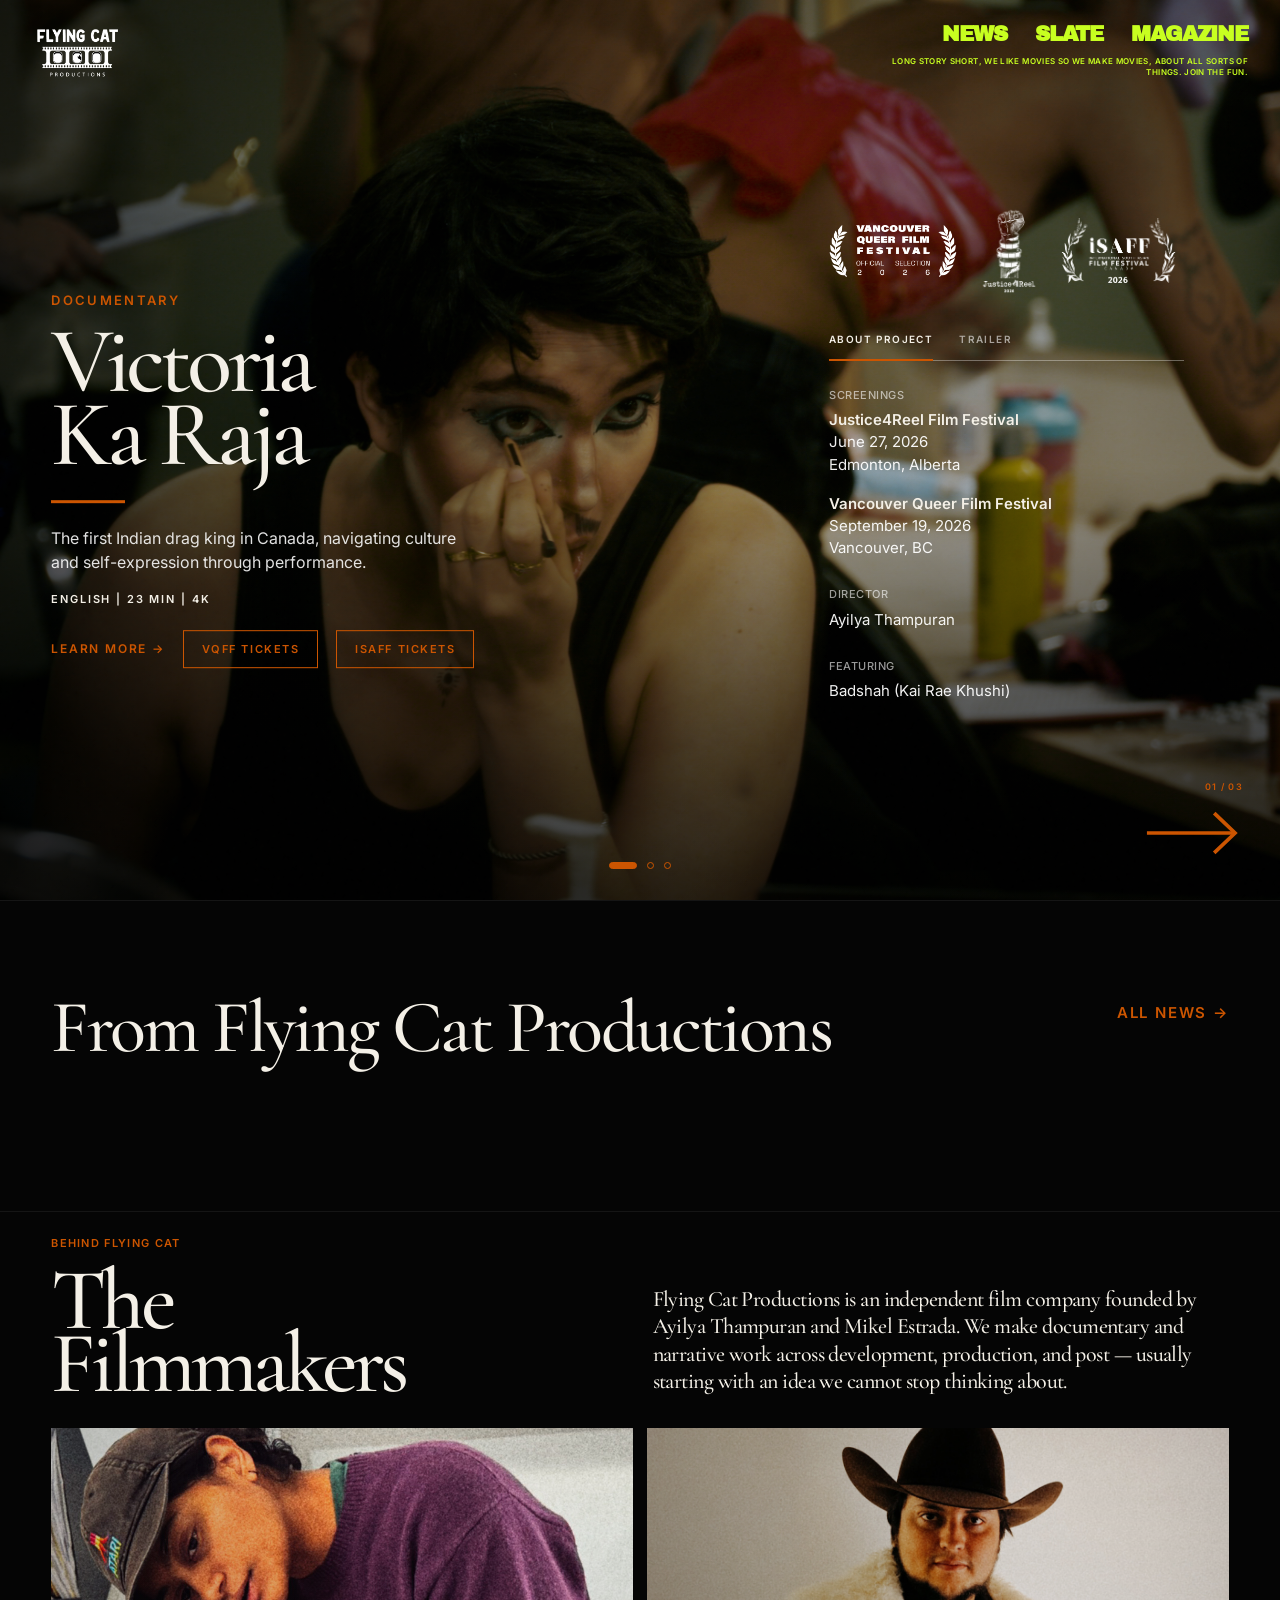
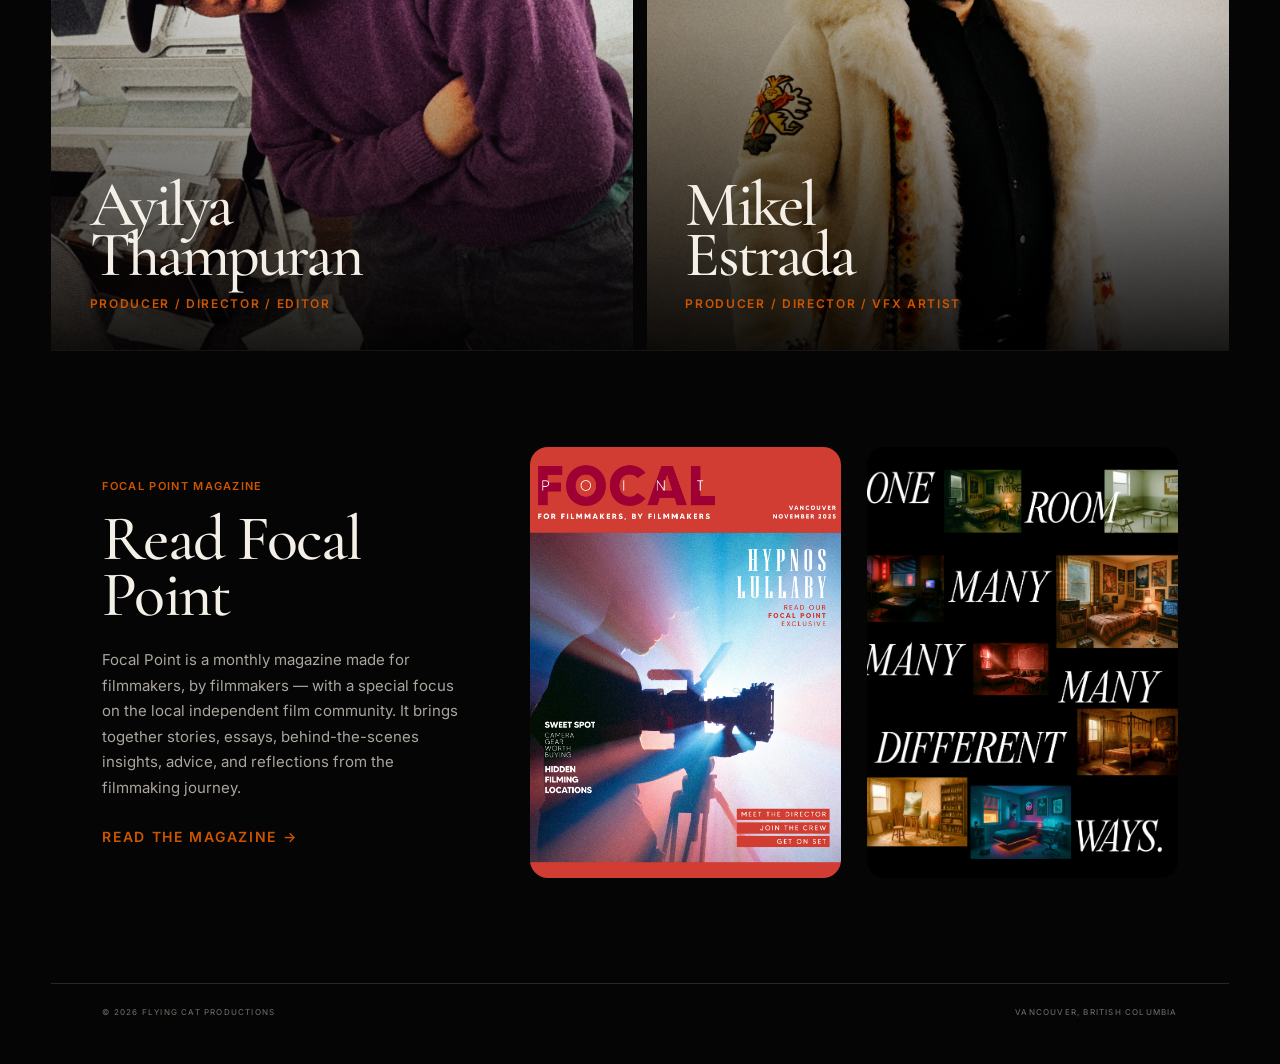
==== commit 34f0cb3d: "Link Chandrakaal carousel to project page" ====
--- a/index.html
+++ b/index.html
@@ -1305,10 +1305,10 @@
             false,
 
         link:
-            "#",
-
-        showLearnMore:
-            false,
+    "/chandrakaal",
+
+showLearnMore:
+    true,
 
         showTickets:
             false,
@@ -1317,7 +1317,7 @@
             true,
 
         showLaurels:
-            false,
+            true,
 
         factOne:
             `
--- a/assets/css/main.css
+++ b/assets/css/main.css
@@ -3416,4 +3416,271 @@
             auto;
     }
 
+}
+
+/* =========================================================
+   CHANDRAKAAL — VQFF LAUREL ONLY
+   DESKTOP + TABLET
+   ========================================================= */
+
+.hero.project-chandrakaal
+.hero-laurel-j4r,
+.hero.project-chandrakaal
+.hero-laurel-isaff {
+    display: none;
+}
+
+
+.hero.project-chandrakaal
+.hero-laurel-vqff {
+    display: block;
+}
+
+
+/* Give the single laurel a clean amount of space */
+
+.hero.project-chandrakaal
+.hero-laurels {
+    gap: 0;
+
+    min-height: auto;
+
+    margin-bottom: 26px;
+}
+
+
+/* Desktop size */
+
+.hero.project-chandrakaal
+.hero-laurel-vqff {
+    width: 128px;
+}
+
+
+/* =========================================================
+   TABLET
+   ========================================================= */
+
+@media (max-width: 1050px) {
+
+    .hero.project-chandrakaal
+    .hero-laurel-vqff {
+        width: 108px;
+    }
+
+}
+
+
+/* =========================================================
+   MOBILE
+   ========================================================= */
+
+@media (max-width: 700px) {
+
+    /*
+       Desktop laurels are not used in the mobile layout.
+       Keep that container out of the way.
+    */
+
+    .hero.project-chandrakaal
+    .hero-laurels {
+        display: none;
+    }
+
+
+    /*
+       Use the existing mobile laurel row.
+    */
+
+    .hero.project-chandrakaal
+    .mobile-hero-laurels {
+        display: flex;
+
+        align-items: center;
+
+        width: 100%;
+
+        margin:
+            18px
+            0
+            7px;
+    }
+
+
+    /*
+       VQFF only.
+    */
+
+    .hero.project-chandrakaal
+    .mobile-laurel-vqff {
+        display: block;
+
+        width: 78px;
+        height: auto;
+    }
+
+
+    .hero.project-chandrakaal
+    .mobile-laurel-j4r,
+    .hero.project-chandrakaal
+    .mobile-laurel-isaff {
+        display: none;
+    }
+
+}
+
+/* =========================================================
+   CHANDRAKAAL — MATCH VICTORIA METADATA ALIGNMENT
+   DESKTOP + TABLET
+   ========================================================= */
+
+.hero.project-chandrakaal
+.hero-laurels {
+    min-height: 105px;
+
+    margin-bottom: 30px;
+
+    align-items: center;
+}
+
+
+/* =========================================================
+   TABLET
+   ========================================================= */
+
+@media (max-width: 1050px) {
+
+    .hero.project-chandrakaal
+    .hero-laurels {
+        min-height: 105px;
+
+        margin-bottom: 30px;
+    }
+
+
+    .hero.project-chandrakaal
+    .hero-metadata {
+        top: 21%;
+    }
+
+}
+
+/* =========================================================
+   TABLET — CHANDRAKAAL TICKET BUTTONS
+   SMALLER + SINGLE LINE
+   ========================================================= */
+
+@media (min-width: 701px) and (max-width: 1050px) {
+
+    .hero.project-chandrakaal
+    .ticket-button {
+        white-space: nowrap;
+
+        width: auto;
+        min-width: max-content;
+
+        min-height: 34px;
+
+        padding:
+            0
+            13px;
+
+        font-size: 9px;
+
+        letter-spacing: 0.10em;
+    }
+
+}
+
+/* =========================================================
+   TABLET — VICTORIA TICKET BUTTONS
+   SMALLER + SINGLE LINE
+   ========================================================= */
+
+@media (min-width: 701px) and (max-width: 1050px) {
+
+    .hero.project-victoria
+    .ticket-button {
+        white-space: nowrap;
+
+        width: auto;
+        min-width: max-content;
+
+        min-height: 34px;
+
+        padding:
+            0
+            13px;
+
+        font-size: 9px;
+
+        letter-spacing: 0.10em;
+    }
+
+}
+
+/* =========================================================
+   TABLET — KEEP LEARN MORE ON ONE LINE
+   ========================================================= */
+
+@media (min-width: 701px) and (max-width: 1050px) {
+
+    .hero.project-victoria
+    .view-project {
+        white-space: nowrap;
+
+        width: auto;
+
+        min-width: max-content;
+    }
+
+}
+
+/* =========================================================
+   DESKTOP — FIT ENTIRE FILMMAKERS SECTION IN VIEWPORT
+   ========================================================= */
+
+@media (min-width: 1051px) {
+
+    .section-makers {
+        min-height: 100vh;
+
+        padding-top: 24px;
+        padding-bottom: 24px;
+    }
+
+
+    .fcp-makers-intro {
+        margin-bottom: 32px;
+    }
+
+
+    .fcp-makers-panels {
+        height:
+            min(
+                58vh,
+                620px
+            );
+    }
+
+
+    .fcp-makers-heading h2 {
+        font-size:
+            clamp(
+                68px,
+                6.8vw,
+                108px
+            );
+    }
+
+
+    .fcp-makers-big-copy {
+        font-size:
+            clamp(
+                22px,
+                1.7vw,
+                29px
+            );
+    }
+
 }
